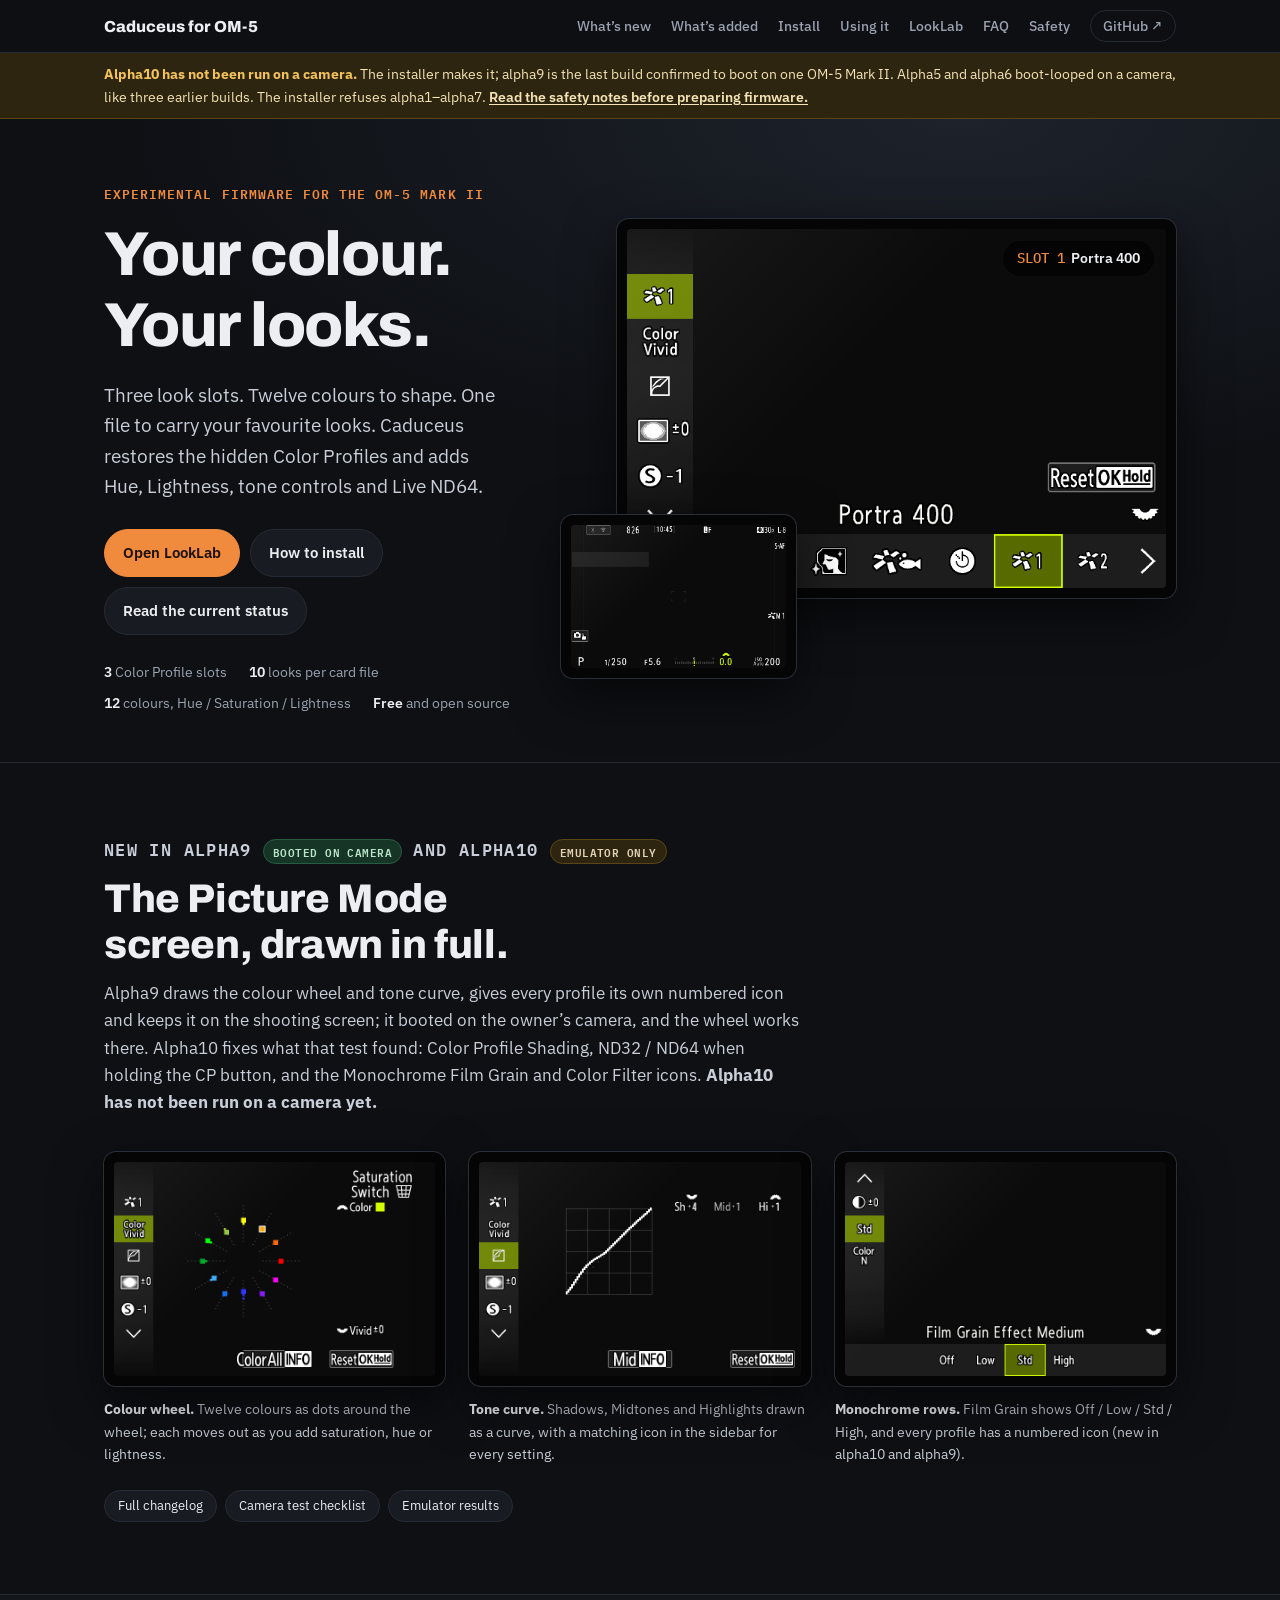
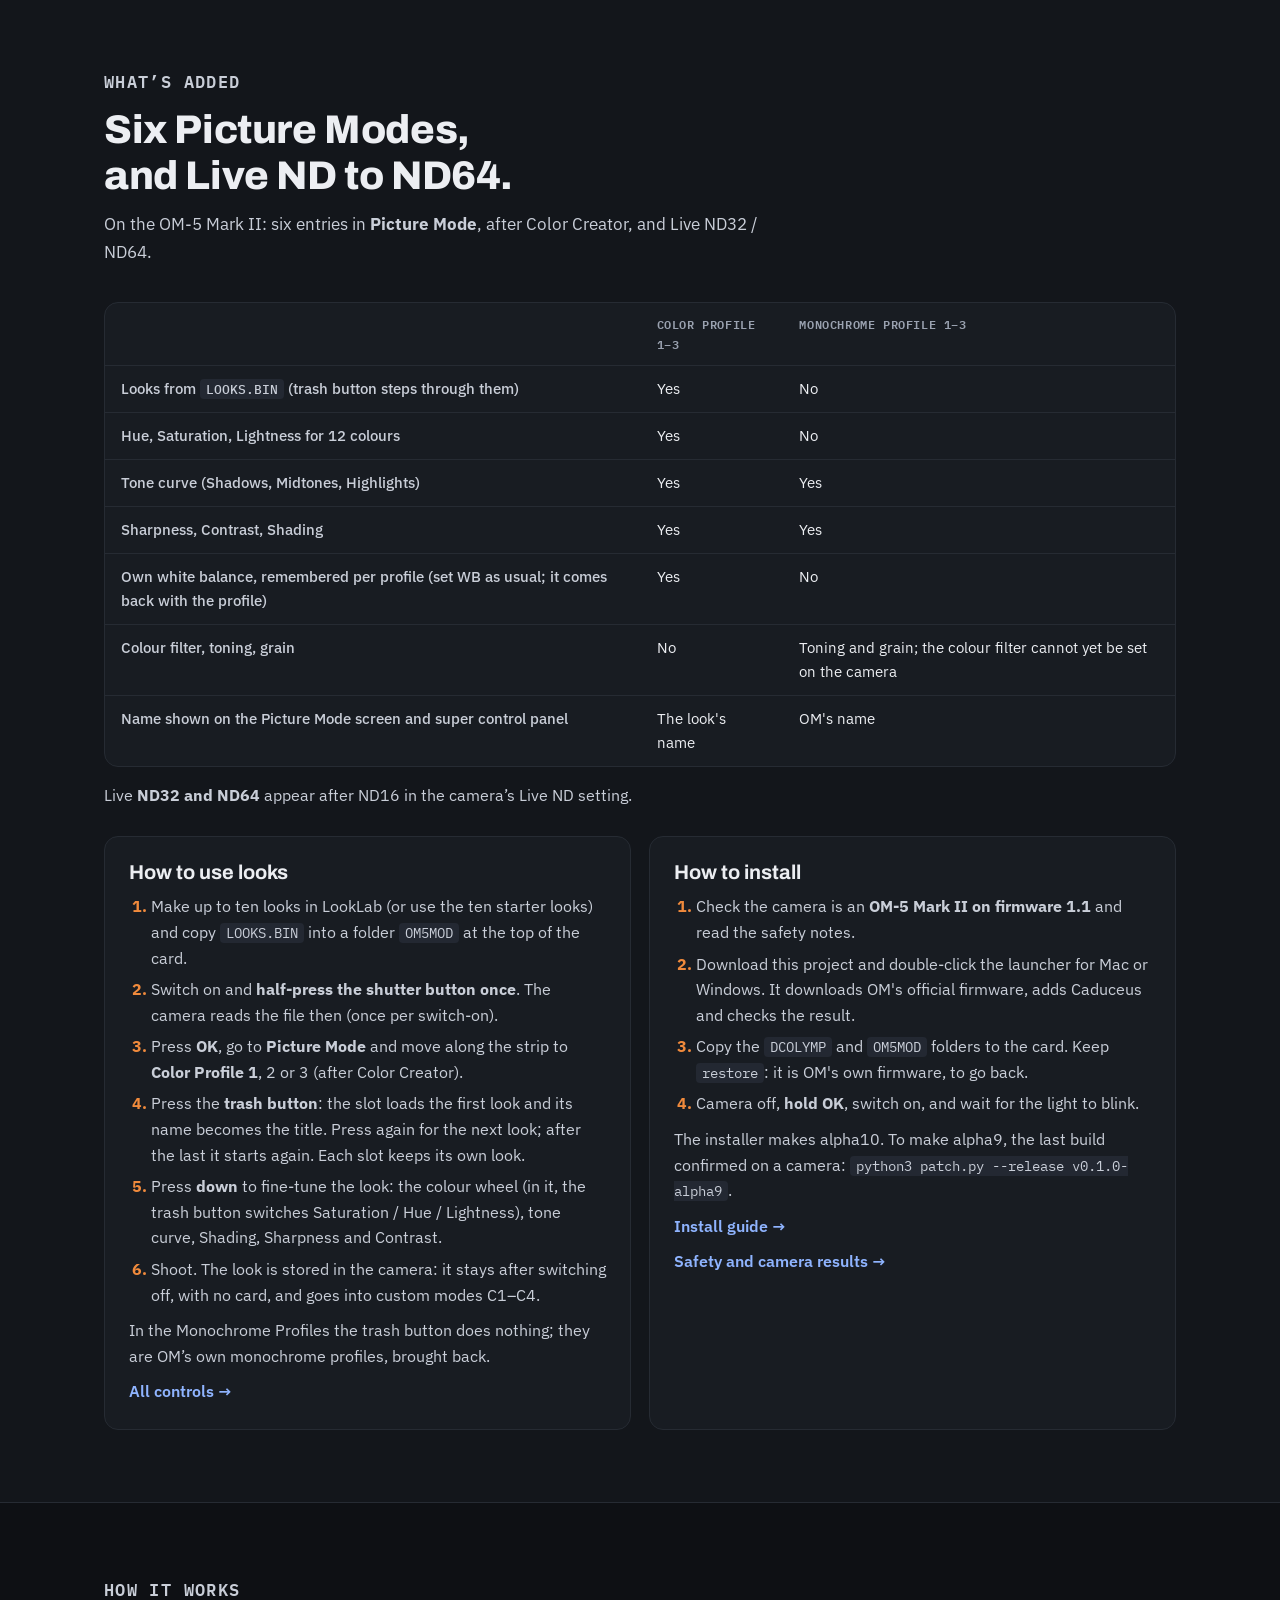
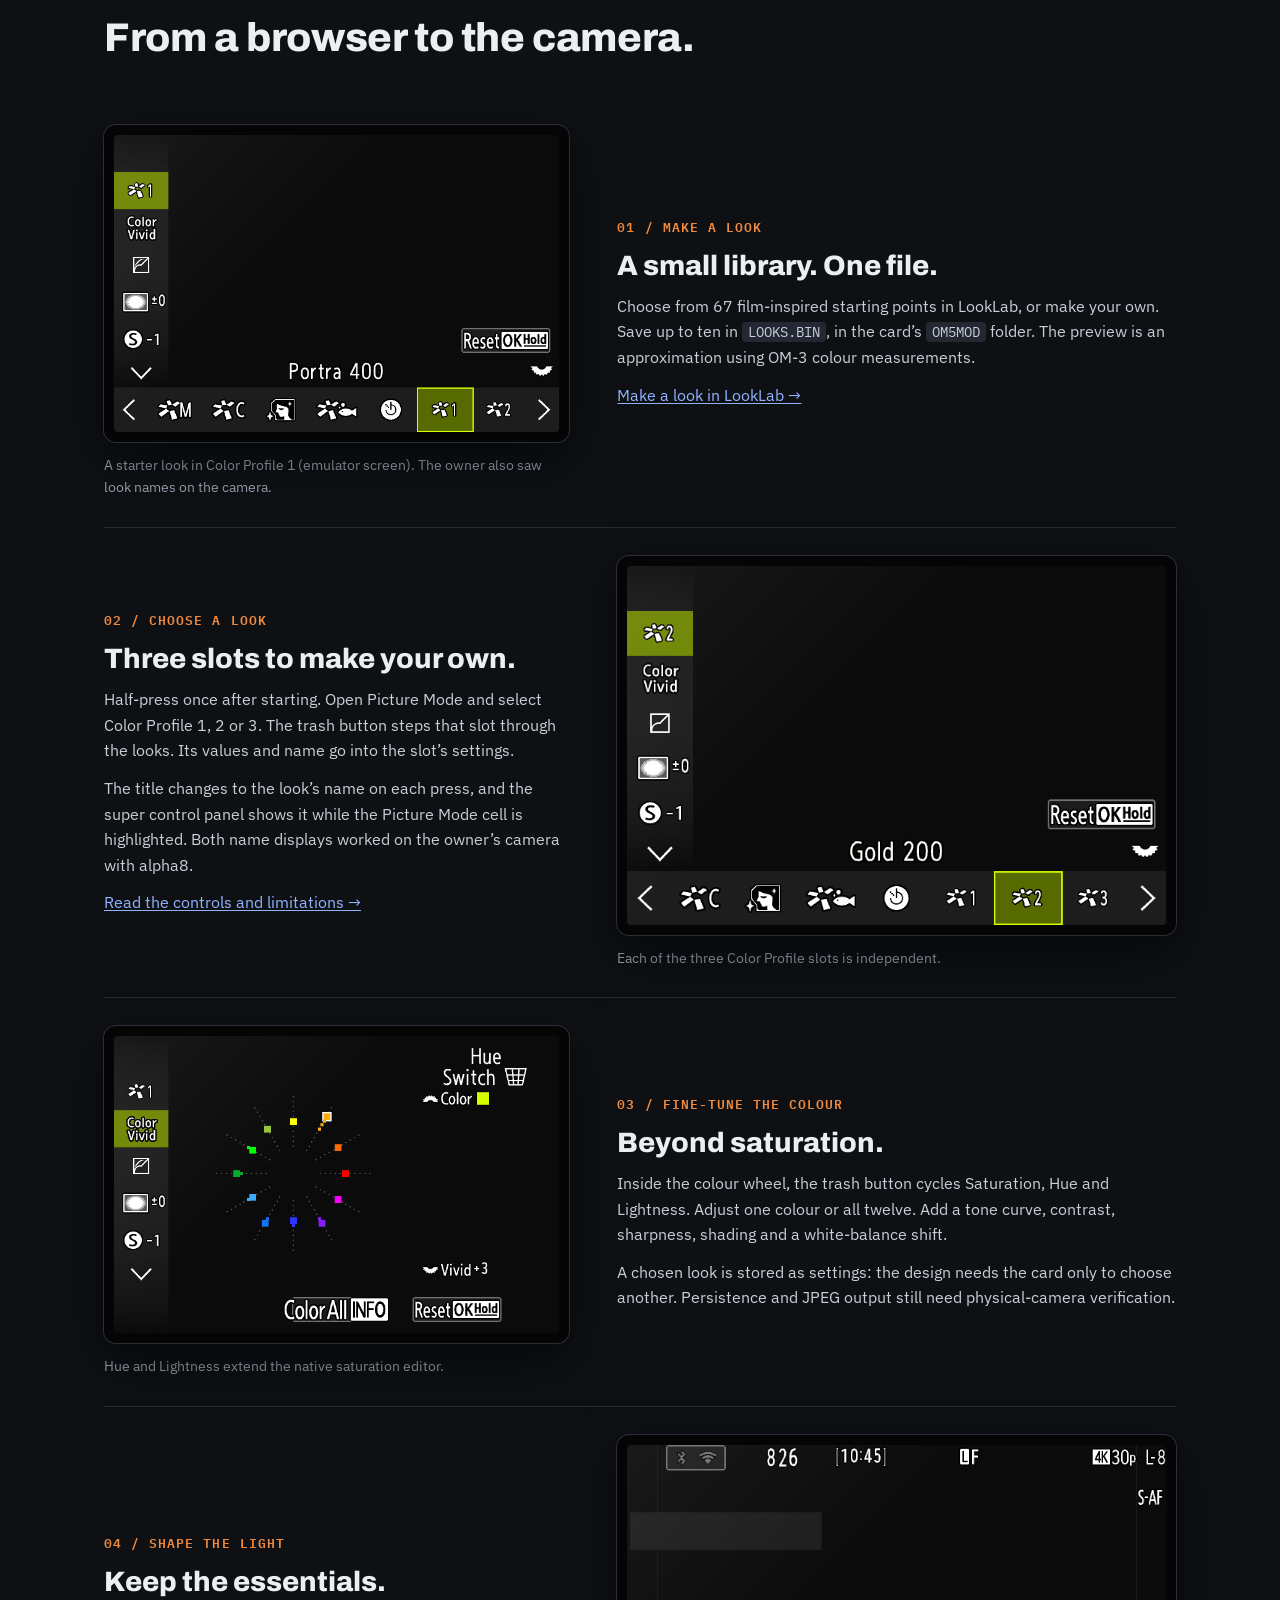
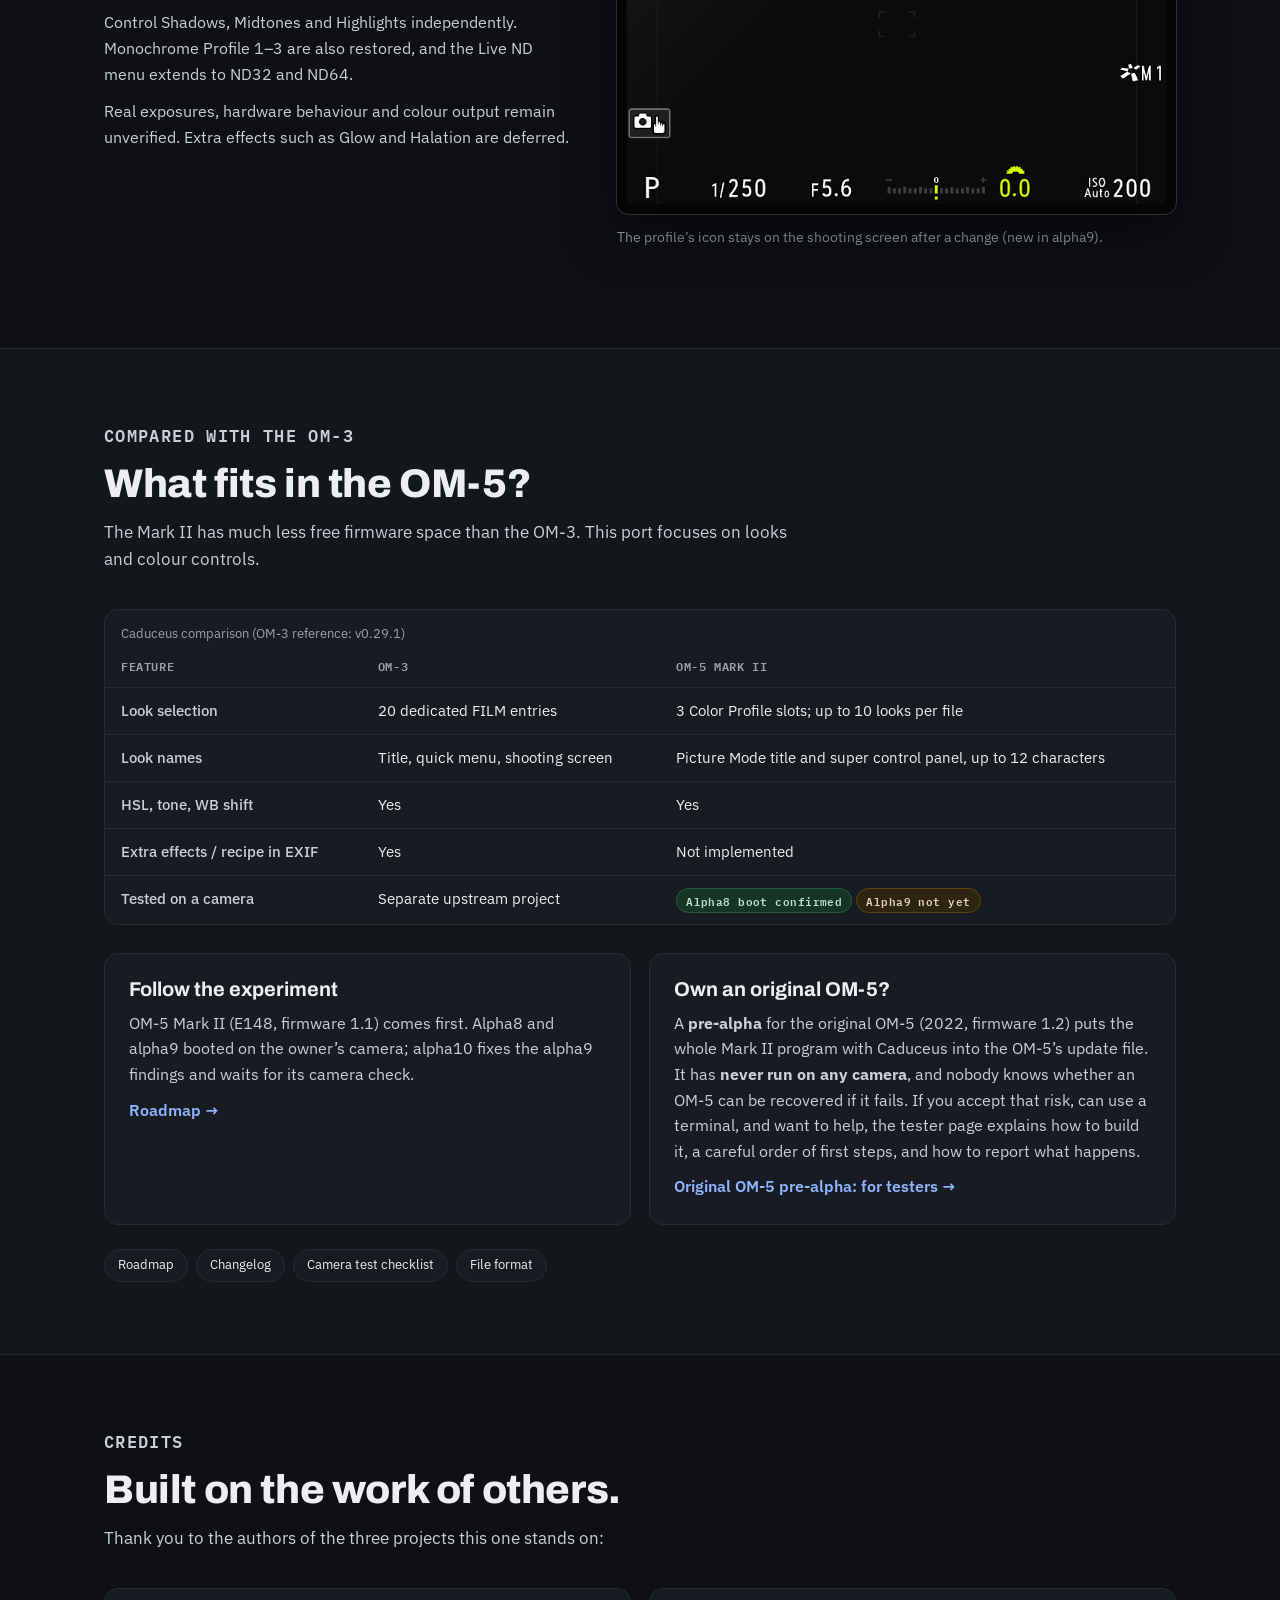
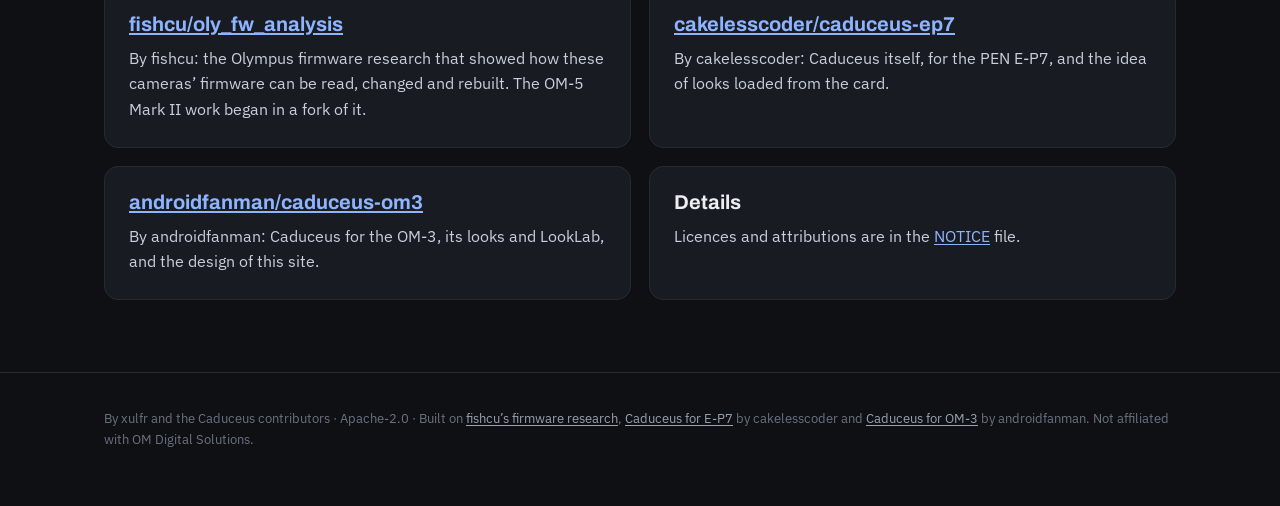
==== index.html @ ce6a56c1 "WIP: alpha10 docs, tour and release test (release files pending the full suite) Docs describe alpha1" ====
<!doctype html>
<html lang="en">
<head>
<meta charset="utf-8"><meta name="viewport" content="width=device-width, initial-scale=1">
<title>Caduceus for OM-5 · Looks, your way</title>
<meta name="description" content="Experimental OM-5 Mark II firmware: three look slots, one LOOKS.BIN, full colour controls and Live ND64. Alpha10 is emulator-tested only; alpha9 boot confirmed on one OM-5 Mark II.">
<link rel="preconnect" href="https://fonts.googleapis.com">
<link href="https://fonts.googleapis.com/css2?family=Archivo:wght@500;700;800&family=IBM+Plex+Sans:wght@400;500;600;700&family=IBM+Plex+Mono:wght@400;500;600&display=swap" rel="stylesheet">
<style>
/* The tour's look follows Caduceus for OM-3 (androidfanman/caduceus-om3, Apache-2.0). */
:root {
  --bg: #0e1014; --bg2: #13161b; --panel: #181c22; --ink: #eceef2; --soft: #c9ced8; --muted: #9aa2b0; --faint: #6b7280;
  --line: #262b33; --accent: #f08a3c; --accent-ink: #1a1006; --info: #8fb4ff; --warn: #f2c25c; --warn-bg: #2e2510;
  --good: #b9e6c9; --good-bg: #173527; --good-line: #275c41;
  --display: "Archivo", "Helvetica Neue", Arial, sans-serif;
  --body: "IBM Plex Sans", "Segoe UI", Roboto, sans-serif;
  --mono: "IBM Plex Mono", ui-monospace, Menlo, monospace;
  --radius: 14px;
  color-scheme: dark;
}
* { box-sizing: border-box; }
html { scroll-behavior: smooth; }
@media (prefers-reduced-motion: reduce) { html { scroll-behavior: auto; } }
body { margin: 0; background: var(--bg); color: var(--ink); font: 16px/1.6 var(--body); -webkit-font-smoothing: antialiased; }
a { color: var(--info); text-underline-offset: 2px; }
img { display: block; max-width: 100%; height: auto; }
:focus-visible { outline: 2px solid var(--accent); outline-offset: 3px; }
h1, h2, h3 { font-family: var(--display); margin: 0; line-height: 1.15; text-wrap: balance; }
p { margin: 0; }
code { font-family: var(--mono); font-size: .88em; background: #232832; padding: 1px 6px; border-radius: 4px; }
.in { max-width: 1120px; margin: 0 auto; padding: 0 24px; }
.skip { position: absolute; left: -999px; }
.skip:focus { left: 12px; top: 12px; z-index: 20; background: var(--panel); padding: 8px 12px; border-radius: 8px; }

.topnav { position: sticky; top: 0; z-index: 10; background: rgba(14,16,20,.82); backdrop-filter: blur(10px); -webkit-backdrop-filter: blur(10px); border-bottom: 1px solid var(--line); }
.topnav .in { display: flex; flex-wrap: wrap; align-items: center; gap: 6px 20px; padding-top: 10px; padding-bottom: 10px; }
.brand { font: 800 16px var(--display); color: var(--ink); text-decoration: none; margin-right: auto; }
.topnav a.tab { color: var(--muted); text-decoration: none; font-size: 14px; font-weight: 500; }
.topnav a.tab:hover, .topnav a.tab[aria-current="page"] { color: var(--ink); }
.topnav a.gh { border: 1px solid var(--line); border-radius: 999px; padding: 4px 12px; }

.banner { background: var(--warn-bg); border-bottom: 1px solid #5a4614; color: #f3e3b5; font-size: 14px; }
.banner .in { padding-top: 10px; padding-bottom: 10px; }
.banner strong { color: var(--warn); }
.banner a { color: inherit; font-weight: 600; }

.btn { display: inline-flex; align-items: center; gap: 8px; padding: 11px 18px; border-radius: 999px; font-weight: 600; font-size: 15px; text-decoration: none; border: 1px solid var(--line); color: var(--ink); background: var(--panel); }
.btn:hover { border-color: var(--muted); }
.btn.primary { background: var(--accent); color: var(--accent-ink); border-color: var(--accent); }
.btn.primary:hover { filter: brightness(1.08); }

.lcd { position: relative; background: #050506; border-radius: 12px; padding: 10px; box-shadow: 0 0 0 1px #2a2f37, 0 18px 50px rgba(0,0,0,.55); }
.lcd::after { content: ""; position: absolute; inset: 10px; border-radius: 4px; pointer-events: none; background: linear-gradient(135deg, rgba(255,255,255,.06), rgba(255,255,255,0) 40%); }
.lcd img { width: 100%; aspect-ratio: 3 / 2; border-radius: 4px; background: #000; }
figure { margin: 0; display: grid; gap: 12px; }
figcaption { font-size: 14px; color: var(--muted); }
figcaption b { color: var(--ink); }

.hero { padding: 64px 0 48px; background: radial-gradient(1200px 500px at 75% 0%, #1d222b 0%, var(--bg) 70%); }
.hero .in { display: grid; grid-template-columns: minmax(0, 5fr) minmax(0, 6fr); gap: 48px; align-items: center; }
.eyebrow { font: 600 13px var(--mono); letter-spacing: .08em; text-transform: uppercase; color: var(--accent); }
.hero h1 { font-size: clamp(38px, 5.2vw, 62px); font-weight: 800; letter-spacing: -0.02em; margin: 14px 0 18px; }
.hero .sub { font-size: 19px; color: var(--soft); max-width: 36ch; }
.hero .ctas { display: flex; flex-wrap: wrap; gap: 10px; margin-top: 28px; }
.hero .facts { display: flex; flex-wrap: wrap; gap: 8px 22px; margin-top: 26px; color: var(--muted); font-size: 14px; }
.hero .facts b { color: var(--ink); font-weight: 600; }
.hero-visual { position: relative; padding-bottom: 80px; }
.hero-small { position: absolute; left: -56px; bottom: 0; width: 42%; }
.hero-tag { position: absolute; right: 22px; top: 22px; z-index: 1; background: rgba(0,0,0,.62); border-radius: 999px; padding: 6px 14px; font-size: 14px; font-weight: 600; }
.hero-tag span { color: var(--accent); font-family: var(--mono); font-weight: 500; margin-right: 6px; }

section { padding: 72px 0; border-top: 1px solid var(--line); scroll-margin-top: 56px; }
section:nth-of-type(even) { background: var(--bg2); }
.head { display: grid; gap: 12px; max-width: 70ch; margin-bottom: 36px; }
.head h2 { font-size: clamp(28px, 3.4vw, 40px); font-weight: 800; letter-spacing: -0.01em; }
.head p { color: var(--soft); font-size: 17px; }
.status { display: inline-block; font: 600 11px var(--mono); letter-spacing: .04em; border-radius: 999px; padding: 2px 9px; white-space: nowrap; vertical-align: middle; }
.status.emu { color: #e3d3b8; background: var(--warn-bg); border: 1px solid #5a4614; }
.status.cam { color: var(--good); background: var(--good-bg); border: 1px solid var(--good-line); }

.grid3 { display: grid; grid-template-columns: repeat(3, minmax(0, 1fr)); gap: 24px; }
.grid3 figcaption { color: var(--soft); }
.cards { display: grid; grid-template-columns: repeat(2, minmax(0, 1fr)); gap: 18px; margin-top: 28px; }
.card { background: var(--panel); border: 1px solid var(--line); border-radius: var(--radius); padding: 24px; display: grid; gap: 10px; align-content: start; }
.card h3 { font-size: 20px; font-weight: 700; }
.card p, .card li { color: var(--soft); }
.card a.more { font-weight: 600; text-decoration: none; }
ol, ul { margin: 0; padding-left: 22px; display: grid; gap: 6px; }
ol > li::marker { color: var(--accent); font-weight: 700; }

.feature { display: grid; grid-template-columns: minmax(0, 5fr) minmax(0, 6fr); gap: 48px; align-items: center; padding: 28px 0; }
.feature + .feature { border-top: 1px solid var(--line); }
.feature:nth-child(even) > div { order: 2; }
.feature > div { display: grid; gap: 12px; }
.feature .k { font: 600 13px var(--mono); letter-spacing: .08em; text-transform: uppercase; color: var(--accent); }
.feature h3 { font-size: 28px; font-weight: 800; }
.feature p { color: var(--soft); }

.tablewrap { overflow-x: auto; background: var(--panel); border: 1px solid var(--line); border-radius: var(--radius); }
table { width: 100%; border-collapse: collapse; font-size: 15px; }
caption { text-align: left; padding: 14px 16px 0; color: var(--muted); font-size: 13px; }
th, td { text-align: left; vertical-align: top; padding: 11px 16px; border-top: 1px solid var(--line); }
thead th { border-top: 0; font: 600 12px var(--mono); text-transform: uppercase; letter-spacing: .05em; color: var(--muted); }
tbody th { font-weight: 500; color: var(--soft); }
.after { margin-top: 16px; color: var(--soft); }
.links { display: flex; flex-wrap: wrap; gap: 8px; margin-top: 24px; }
.links a { font-size: 13px; text-decoration: none; color: var(--ink); background: var(--panel); border: 1px solid var(--line); border-radius: 999px; padding: 5px 13px; }
.links a:hover { border-color: var(--muted); }

footer { border-top: 1px solid var(--line); padding: 36px 0 56px; color: var(--faint); font-size: 13px; }
footer a { color: var(--muted); }

@media (max-width: 980px) {
  .hero .in, .feature { grid-template-columns: 1fr; gap: 32px; }
  .feature:nth-child(even) > div { order: 0; }
  .hero-small { left: auto; right: 0; }
  .grid3 { grid-template-columns: 1fr; }
}
@media (max-width: 680px) {
  .cards { grid-template-columns: 1fr; }
  .hero-small { position: static; width: 100%; margin-top: 18px; }
  .hero-visual { padding-bottom: 0; }
}
</style>
</head><body>
<a class="skip" href="#content">Skip to content</a>
<nav class="topnav" aria-label="Main"><div class="in">
  <a class="brand" href="./">Caduceus for OM-5</a>
  <a class="tab" href="#new">What’s new</a>
  <a class="tab" href="#at-a-glance">What’s added</a>
  <a class="tab" href="pages/install/">Install</a>
  <a class="tab" href="pages/using/">Using it</a>
  <a class="tab" href="looklab/">LookLab</a>
  <a class="tab" href="pages/faq/">FAQ</a>
  <a class="tab" href="pages/safety/">Safety</a>
  <a class="tab gh" href="https://github.com/xulfr/caduceus-om5">GitHub ↗</a>
</div></nav>
<div class="banner"><div class="in"><strong>Alpha10 has not been run on a camera.</strong> The installer makes it; alpha9 is the last build confirmed to boot on one OM-5 Mark II. Alpha5 and alpha6 boot-looped on a camera, like three earlier builds. The installer refuses alpha1–alpha7. <a href="pages/safety/">Read the safety notes before preparing firmware.</a></div></div>
<main id="content">

<div class="hero"><div class="in">
  <div>
    <p class="eyebrow">Experimental firmware for the OM-5 Mark II</p>
    <h1>Your colour.<br>Your looks.</h1>
    <p class="sub">Three look slots. Twelve colours to shape. One file to carry your favourite looks. Caduceus restores the hidden Color Profiles and adds Hue, Lightness, tone controls and Live ND64.</p>
    <div class="ctas"><a class="btn primary" href="looklab/">Open LookLab</a><a class="btn" href="pages/install/">How to install</a><a class="btn" href="pages/safety/">Read the current status</a></div>
    <div class="facts"><span><b>3</b> Color Profile slots</span><span><b>10</b> looks per card file</span><span><b>12</b> colours, Hue / Saturation / Lightness</span><span><b>Free</b> and open source</span></div>
  </div>
  <div class="hero-visual">
    <div class="lcd"><span class="hero-tag"><span>SLOT 1</span>Portra 400</span><img src="pages/showcase/img/film-title.png" width="720" height="480" alt="Emulator Picture Mode screen: Color Profile 1 with the look name Portra 400 as the title"></div>
    <div class="lcd hero-small"><img src="pages/showcase/img/shooting-icon.png" width="720" height="480" alt="Emulator shooting screen showing the Monochrome Profile 1 icon"></div>
  </div>
</div></div>

<section id="new"><div class="in">
  <div class="head">
    <p class="eyebrow">New in alpha9 <span class="status cam">Booted on camera</span> and alpha10 <span class="status emu">Emulator only</span></p>
    <h2>The Picture Mode screen, drawn in full.</h2>
    <p>Alpha9 draws the colour wheel and tone curve, gives every profile its own numbered icon and keeps it on the shooting screen; it booted on the owner’s camera, and the wheel works there. Alpha10 fixes what that test found: Color Profile Shading, ND32 / ND64 when holding the CP button, and the Monochrome Film Grain and Color Filter icons. <strong>Alpha10 has not been run on a camera yet.</strong></p>
  </div>
  <div class="grid3">
    <figure><div class="lcd"><img loading="lazy" src="pages/showcase/img/wheel-sat.png" width="720" height="480" alt="Emulator colour wheel in Saturation mode with twelve coloured dots"></div><figcaption><b>Colour wheel.</b> Twelve colours as dots around the wheel; each moves out as you add saturation, hue or lightness.</figcaption></figure>
    <figure><div class="lcd"><img loading="lazy" src="pages/showcase/img/tone.png" width="720" height="480" alt="Emulator tone curve page with Shadows +4 and Highlights +1"></div><figcaption><b>Tone curve.</b> Shadows, Midtones and Highlights drawn as a curve, with a matching icon in the sidebar for every setting.</figcaption></figure>
    <figure><div class="lcd"><img loading="lazy" src="pages/showcase/img/grain.png" width="720" height="480" alt="Emulator Monochrome Profile 1 Film Grain strip with Off, Low, Std and High, Std selected"></div><figcaption><b>Monochrome rows.</b> Film Grain shows Off / Low / Std / High, and every profile has a numbered icon (new in alpha10 and alpha9).</figcaption></figure>
  </div>
  <div class="links"><a href="pages/changelog/">Full changelog</a><a href="pages/first-flash/">Camera test checklist</a><a href="https://github.com/xulfr/caduceus-om5/blob/main/tests/alpha10-results.json">Emulator results</a></div>
</div></section>

<section id="at-a-glance"><div class="in">
  <div class="head">
    <p class="eyebrow">What’s added</p>
    <h2>Six Picture Modes, and Live ND to ND64.</h2>
    <p>On the OM-5 Mark II: six entries in <strong>Picture Mode</strong>, after Color Creator, and Live ND32 / ND64.</p>
  </div>
  <div class="tablewrap"><table><thead><tr><th scope="col"></th><th scope="col">Color Profile 1–3</th><th scope="col">Monochrome Profile 1–3</th></tr></thead><tbody>
    <tr><th scope="row">Looks from <code>LOOKS.BIN</code> (trash button steps through them)</th><td>Yes</td><td>No</td></tr>
    <tr><th scope="row">Hue, Saturation, Lightness for 12 colours</th><td>Yes</td><td>No</td></tr>
    <tr><th scope="row">Tone curve (Shadows, Midtones, Highlights)</th><td>Yes</td><td>Yes</td></tr>
    <tr><th scope="row">Sharpness, Contrast, Shading</th><td>Yes</td><td>Yes</td></tr>
    <tr><th scope="row">Own white balance, remembered per profile (set WB as usual; it comes back with the profile)</th><td>Yes</td><td>No</td></tr>
    <tr><th scope="row">Colour filter, toning, grain</th><td>No</td><td>Toning and grain; the colour filter cannot yet be set on the camera</td></tr>
    <tr><th scope="row">Name shown on the Picture Mode screen and super control panel</th><td>The look's name</td><td>OM's name</td></tr>
  </tbody></table></div>
  <p class="after">Live <strong>ND32 and ND64</strong> appear after ND16 in the camera’s Live ND setting.</p>
  <div class="cards">
    <div class="card"><h3>How to use looks</h3><ol>
      <li>Make up to ten looks in LookLab (or use the ten starter looks) and copy <code>LOOKS.BIN</code> into a folder <code>OM5MOD</code> at the top of the card.</li>
      <li>Switch on and <strong>half-press the shutter button once</strong>. The camera reads the file then (once per switch-on).</li>
      <li>Press <strong>OK</strong>, go to <strong>Picture Mode</strong> and move along the strip to <strong>Color Profile 1</strong>, 2 or 3 (after Color Creator).</li>
      <li>Press the <strong>trash button</strong>: the slot loads the first look and its name becomes the title. Press again for the next look; after the last it starts again. Each slot keeps its own look.</li>
      <li>Press <strong>down</strong> to fine-tune the look: the colour wheel (in it, the trash button switches Saturation / Hue / Lightness), tone curve, Shading, Sharpness and Contrast.</li>
      <li>Shoot. The look is stored in the camera: it stays after switching off, with no card, and goes into custom modes C1–C4.</li>
    </ol><p>In the Monochrome Profiles the trash button does nothing; they are OM’s own monochrome profiles, brought back.</p><a class="more" href="pages/using/">All controls →</a></div>
    <div class="card"><h3>How to install</h3><ol>
      <li>Check the camera is an <strong>OM-5 Mark II on firmware 1.1</strong> and read the safety notes.</li>
      <li>Download this project and double-click the launcher for Mac or Windows. It downloads OM's official firmware, adds Caduceus and checks the result.</li>
      <li>Copy the <code>DCOLYMP</code> and <code>OM5MOD</code> folders to the card. Keep <code>restore</code>: it is OM's own firmware, to go back.</li>
      <li>Camera off, <strong>hold OK</strong>, switch on, and wait for the light to blink.</li>
    </ol><p>The installer makes alpha10. To make alpha9, the last build confirmed on a camera: <code>python3 patch.py --release v0.1.0-alpha9</code>.</p><a class="more" href="pages/install/">Install guide →</a><a class="more" href="pages/safety/">Safety and camera results →</a></div>
  </div>
</div></section>

<section aria-label="How looks work"><div class="in">
  <div class="head"><p class="eyebrow">How it works</p><h2>From a browser to the camera.</h2></div>
  <div class="feature"><div><p class="k">01 / Make a look</p><h3>A small library. One file.</h3><p>Choose from 67 film-inspired starting points in LookLab, or make your own. Save up to ten in <code>LOOKS.BIN</code>, in the card’s <code>OM5MOD</code> folder. The preview is an approximation using OM-3 colour measurements.</p><p><a href="looklab/">Make a look in LookLab →</a></p></div>
    <figure><div class="lcd"><img loading="lazy" src="pages/showcase/img/film-title.png" width="720" height="480" alt="Emulator Picture Mode screen with the starter look Portra 400 in Color Profile 1"></div><figcaption>A starter look in Color Profile 1 (emulator screen). The owner also saw look names on the camera.</figcaption></figure></div>
  <div class="feature"><div><p class="k">02 / Choose a look</p><h3>Three slots to make your own.</h3><p>Half-press once after starting. Open Picture Mode and select Color Profile 1, 2 or 3. The trash button steps that slot through the looks. Its values and name go into the slot’s settings.</p><p>The title changes to the look’s name on each press, and the super control panel shows it while the Picture Mode cell is highlighted. Both name displays worked on the owner’s camera with alpha8.</p><p><a href="pages/using/">Read the controls and limitations →</a></p></div>
    <figure><div class="lcd"><img loading="lazy" src="pages/showcase/img/film-slot2.png" width="720" height="480" alt="Emulator showing Color Profile 2 holding the look Gold 200"></div><figcaption>Each of the three Color Profile slots is independent.</figcaption></figure></div>
  <div class="feature"><div><p class="k">03 / Fine-tune the colour</p><h3>Beyond saturation.</h3><p>Inside the colour wheel, the trash button cycles Saturation, Hue and Lightness. Adjust one colour or all twelve. Add a tone curve, contrast, sharpness, shading and a white-balance shift.</p><p>A chosen look is stored as settings: the design needs the card only to choose another. Persistence and JPEG output still need physical-camera verification.</p></div>
    <figure><div class="lcd"><img loading="lazy" src="pages/showcase/img/wheel-hue.png" width="720" height="480" alt="Emulator colour wheel in Hue mode with Vivid +3"></div><figcaption>Hue and Lightness extend the native saturation editor.</figcaption></figure></div>
  <div class="feature"><div><p class="k">04 / Shape the light</p><h3>Keep the essentials.</h3><p>Control Shadows, Midtones and Highlights independently. Monochrome Profile 1–3 are also restored, and the Live ND menu extends to ND32 and ND64.</p><p>Real exposures, hardware behaviour and colour output remain unverified. Extra effects such as Glow and Halation are deferred.</p></div>
    <figure><div class="lcd"><img loading="lazy" src="pages/showcase/img/shooting-icon.png" width="720" height="480" alt="Emulator shooting screen with the Monochrome Profile 1 icon kept after a change"></div><figcaption>The profile’s icon stays on the shooting screen after a change (new in alpha9).</figcaption></figure></div>
</div></section>

<section><div class="in">
  <div class="head"><p class="eyebrow">Compared with the OM-3</p><h2>What fits in the OM-5?</h2><p>The Mark II has much less free firmware space than the OM-3. This port focuses on looks and colour controls.</p></div>
  <div class="tablewrap"><table><caption>Caduceus comparison (OM-3 reference: v0.29.1)</caption><thead><tr><th scope="col">Feature</th><th scope="col">OM-3</th><th scope="col">OM-5 Mark II</th></tr></thead><tbody>
    <tr><th scope="row">Look selection</th><td>20 dedicated FILM entries</td><td>3 Color Profile slots; up to 10 looks per file</td></tr>
    <tr><th scope="row">Look names</th><td>Title, quick menu, shooting screen</td><td>Picture Mode title and super control panel, up to 12 characters</td></tr>
    <tr><th scope="row">HSL, tone, WB shift</th><td>Yes</td><td>Yes</td></tr>
    <tr><th scope="row">Extra effects / recipe in EXIF</th><td>Yes</td><td>Not implemented</td></tr>
    <tr><th scope="row">Tested on a camera</th><td>Separate upstream project</td><td><span class="status cam">Alpha8 boot confirmed</span> <span class="status emu">Alpha9 not yet</span></td></tr>
  </tbody></table></div>
  <div class="cards">
    <div class="card"><h3>Follow the experiment</h3><p>OM-5 Mark II (E148, firmware 1.1) comes first. Alpha8 and alpha9 booted on the owner’s camera; alpha10 fixes the alpha9 findings and waits for its camera check.</p><a class="more" href="pages/roadmap/">Roadmap →</a></div>
    <div class="card"><h3>Own an original OM-5?</h3><p>A <strong>pre-alpha</strong> for the original OM-5 (2022, firmware 1.2) puts the whole Mark II program with Caduceus into the OM-5’s update file. It has <strong>never run on any camera</strong>, and nobody knows whether an OM-5 can be recovered if it fails. If you accept that risk, can use a terminal, and want to help, the tester page explains how to build it, a careful order of first steps, and how to report what happens.</p><a class="more" href="pages/om5-prealpha/">Original OM-5 pre-alpha: for testers →</a></div>
  </div>
  <div class="links"><a href="pages/roadmap/">Roadmap</a><a href="pages/changelog/">Changelog</a><a href="pages/first-flash/">Camera test checklist</a><a href="pages/formats/">File format</a></div>
</div></section>

<section id="credits"><div class="in">
  <div class="head"><p class="eyebrow">Credits</p><h2>Built on the work of others.</h2><p>Thank you to the authors of the three projects this one stands on:</p></div>
  <div class="cards">
    <div class="card"><h3><a href="https://github.com/fishcu/oly_fw_analysis">fishcu/oly_fw_analysis</a></h3><p>By fishcu: the Olympus firmware research that showed how these cameras’ firmware can be read, changed and rebuilt. The OM-5 Mark II work began in a fork of it.</p></div>
    <div class="card"><h3><a href="https://github.com/cakelesscoder/caduceus-ep7">cakelesscoder/caduceus-ep7</a></h3><p>By cakelesscoder: Caduceus itself, for the PEN E-P7, and the idea of looks loaded from the card.</p></div>
    <div class="card"><h3><a href="https://github.com/androidfanman/caduceus-om3">androidfanman/caduceus-om3</a></h3><p>By androidfanman: Caduceus for the OM-3, its looks and LookLab, and the design of this site.</p></div>
    <div class="card"><h3>Details</h3><p>Licences and attributions are in the <a href="https://github.com/xulfr/caduceus-om5/blob/main/NOTICE">NOTICE</a> file.</p></div>
  </div>
</div></section>
</main>
<footer><div class="in">By xulfr and the Caduceus contributors · Apache-2.0 · Built on <a href="https://github.com/fishcu/oly_fw_analysis">fishcu’s firmware research</a>, <a href="https://github.com/cakelesscoder/caduceus-ep7">Caduceus for E-P7</a> by cakelesscoder and <a href="https://github.com/androidfanman/caduceus-om3">Caduceus for OM-3</a> by androidfanman. Not affiliated with OM Digital Solutions.</div></footer>
</body></html>
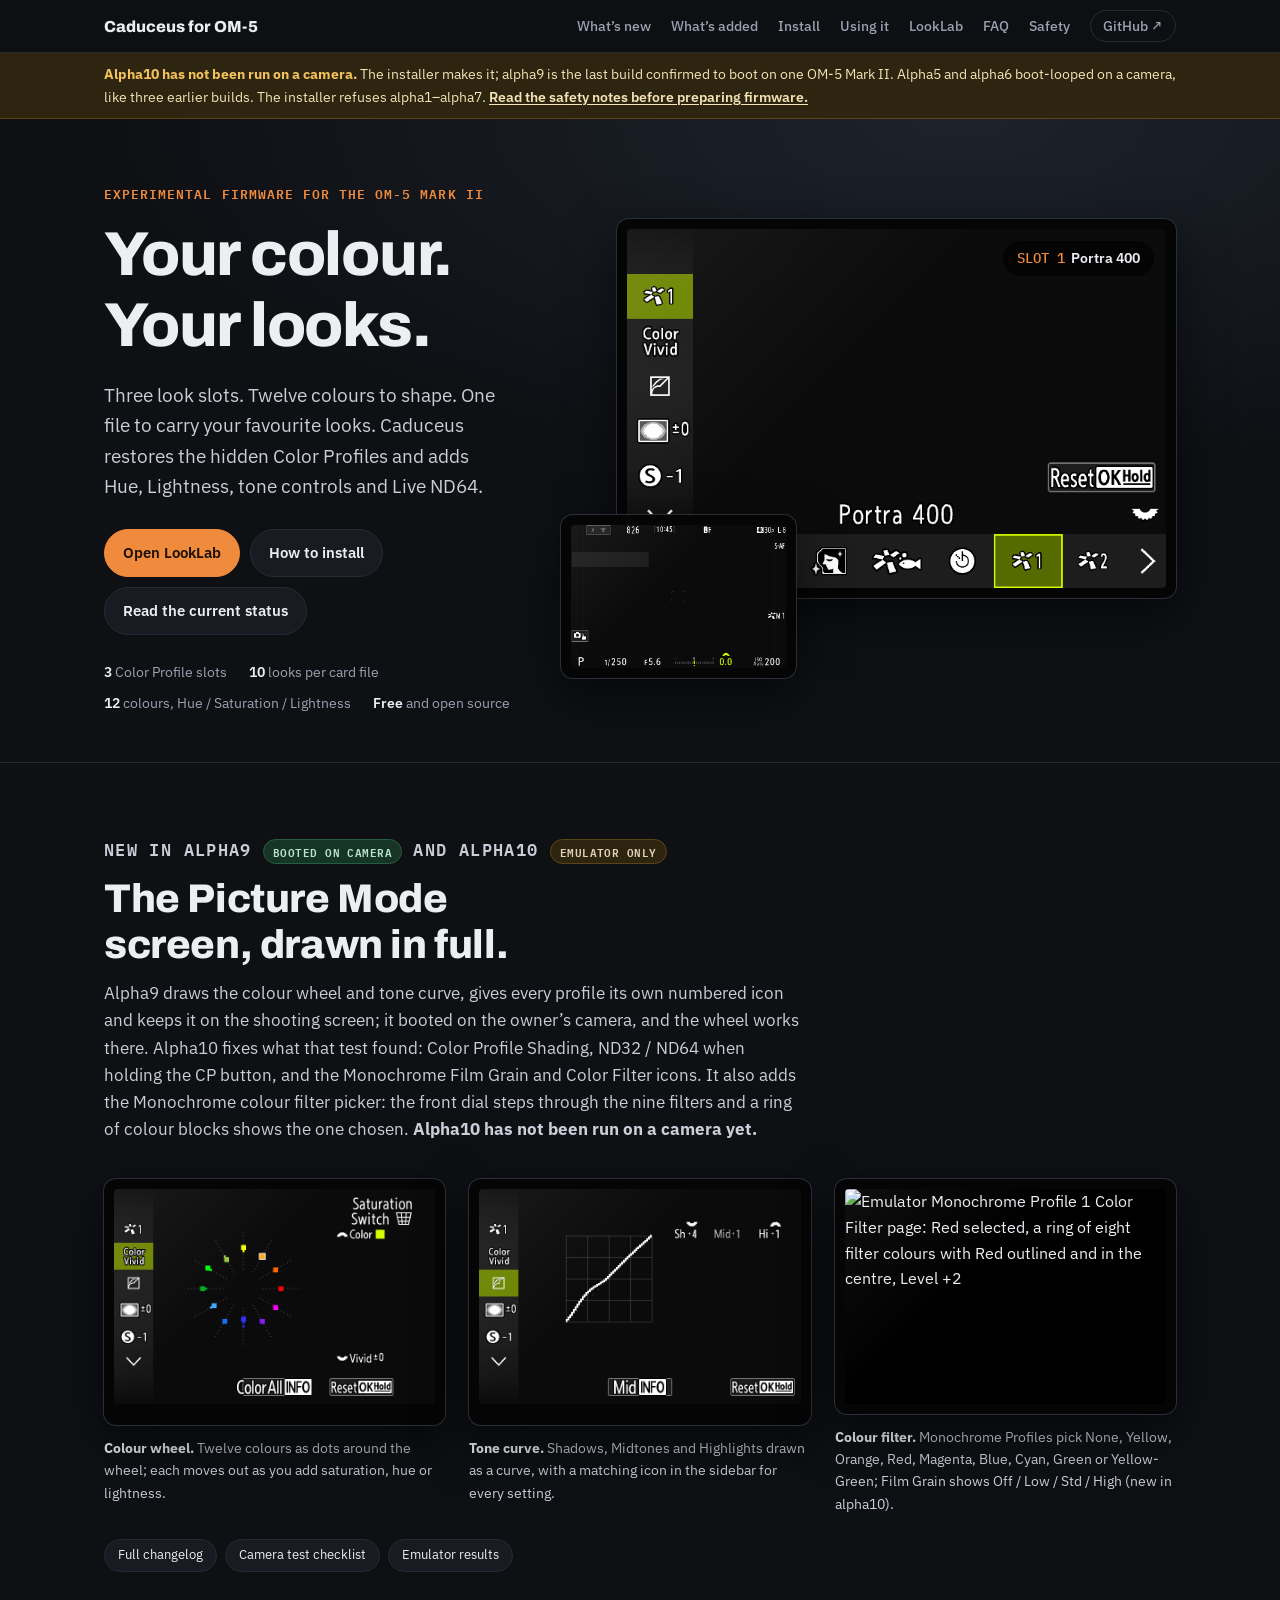
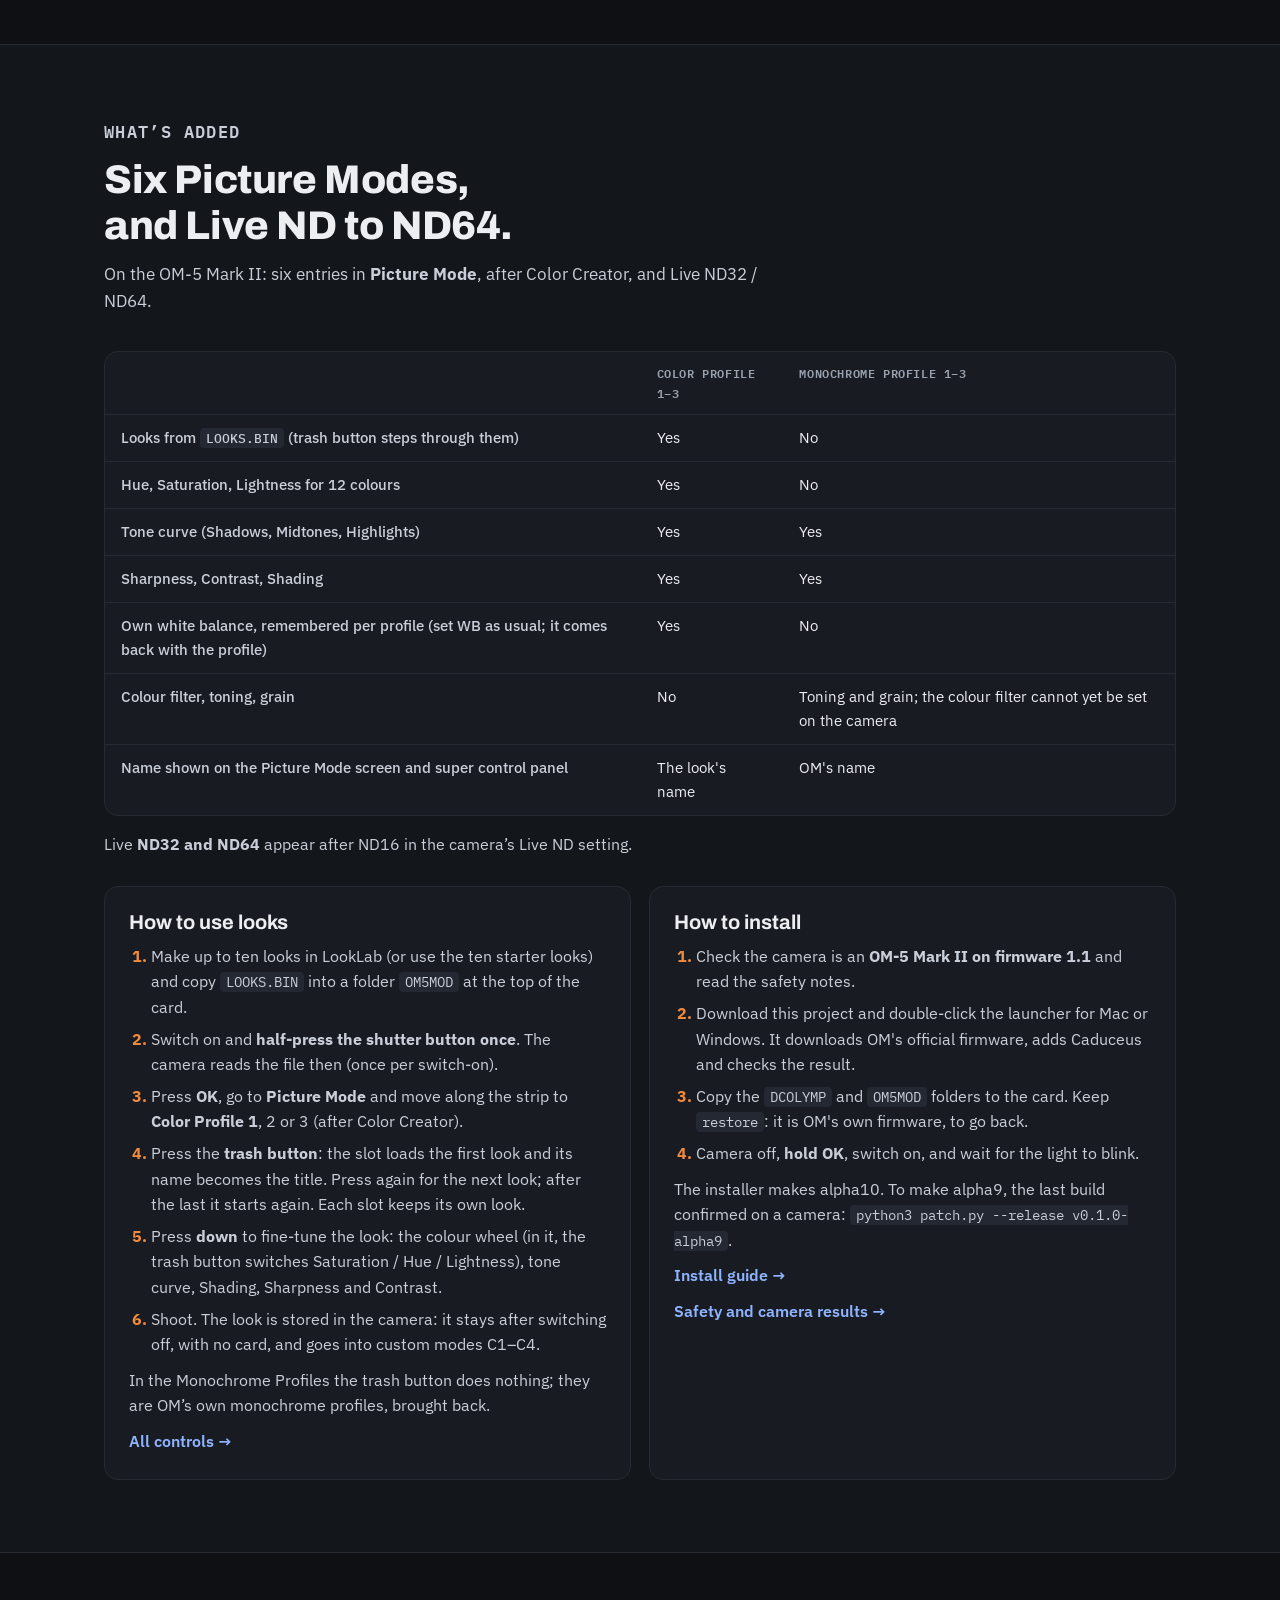
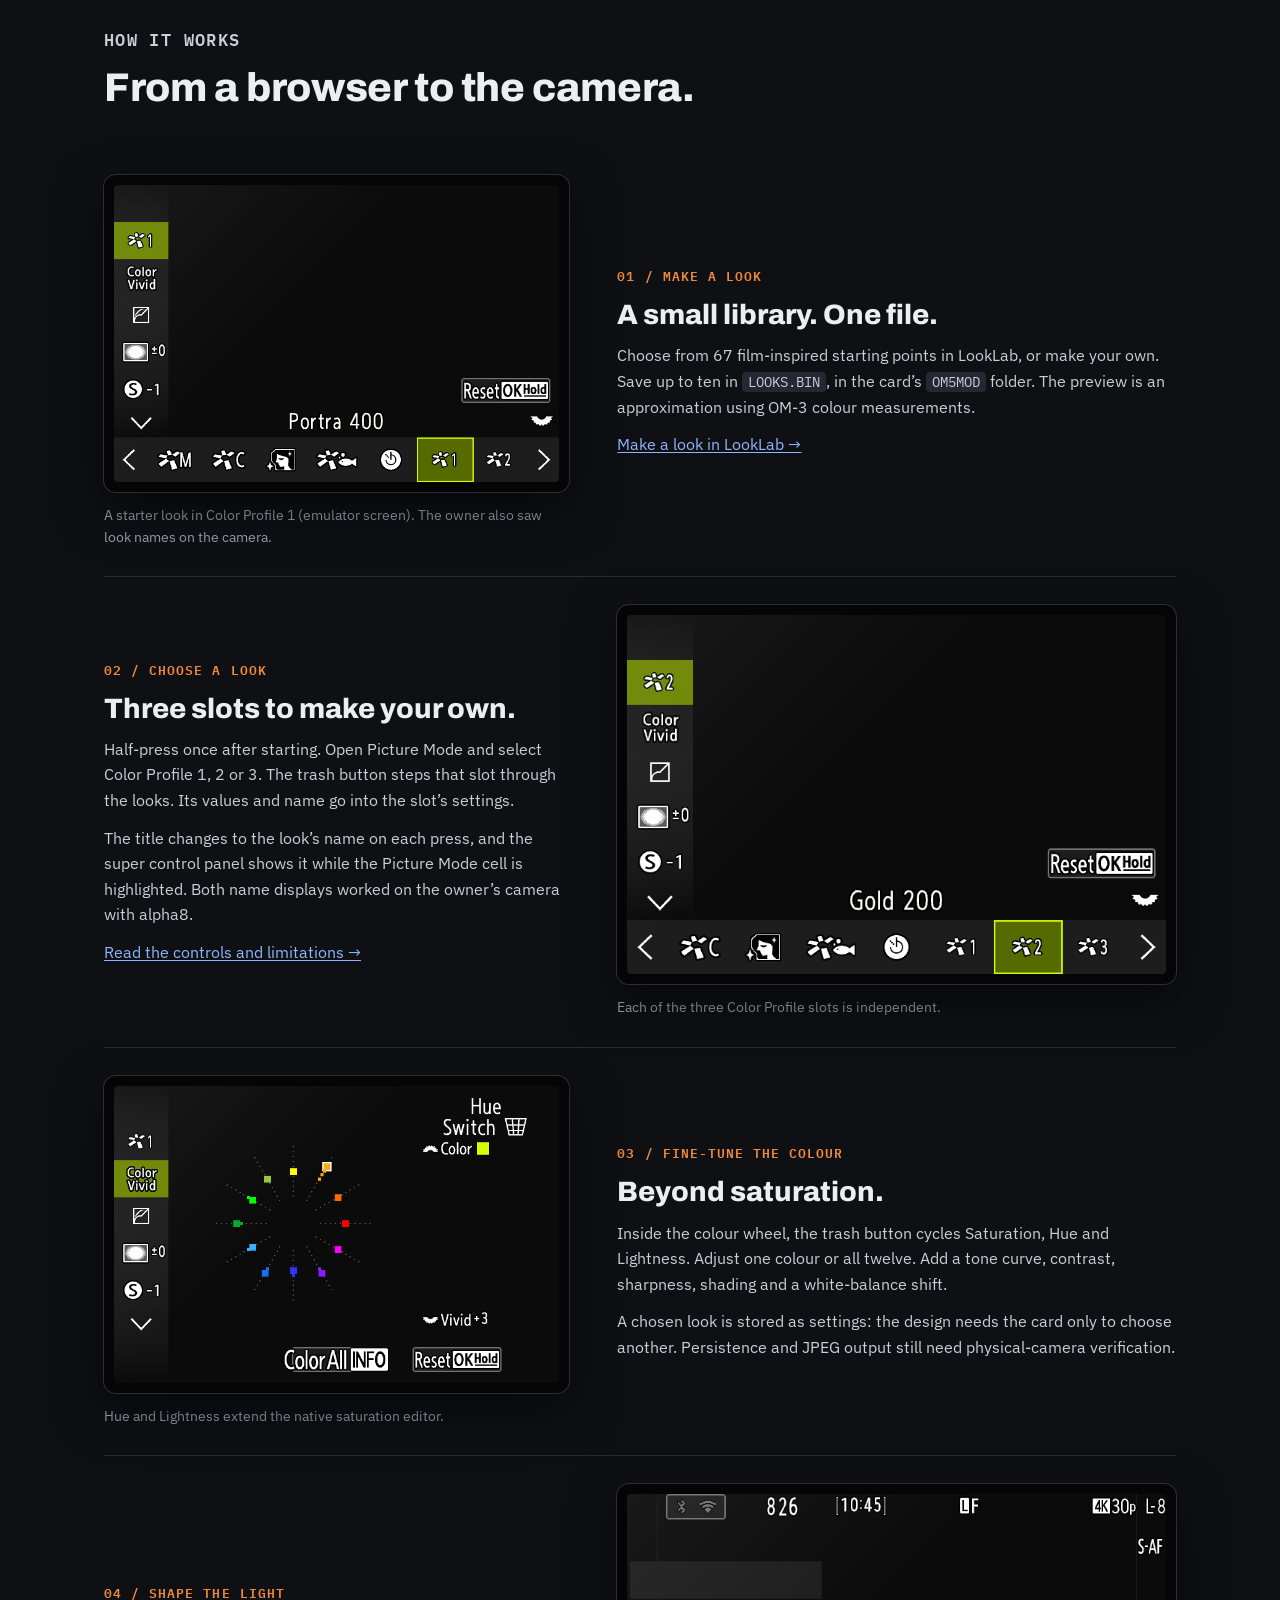
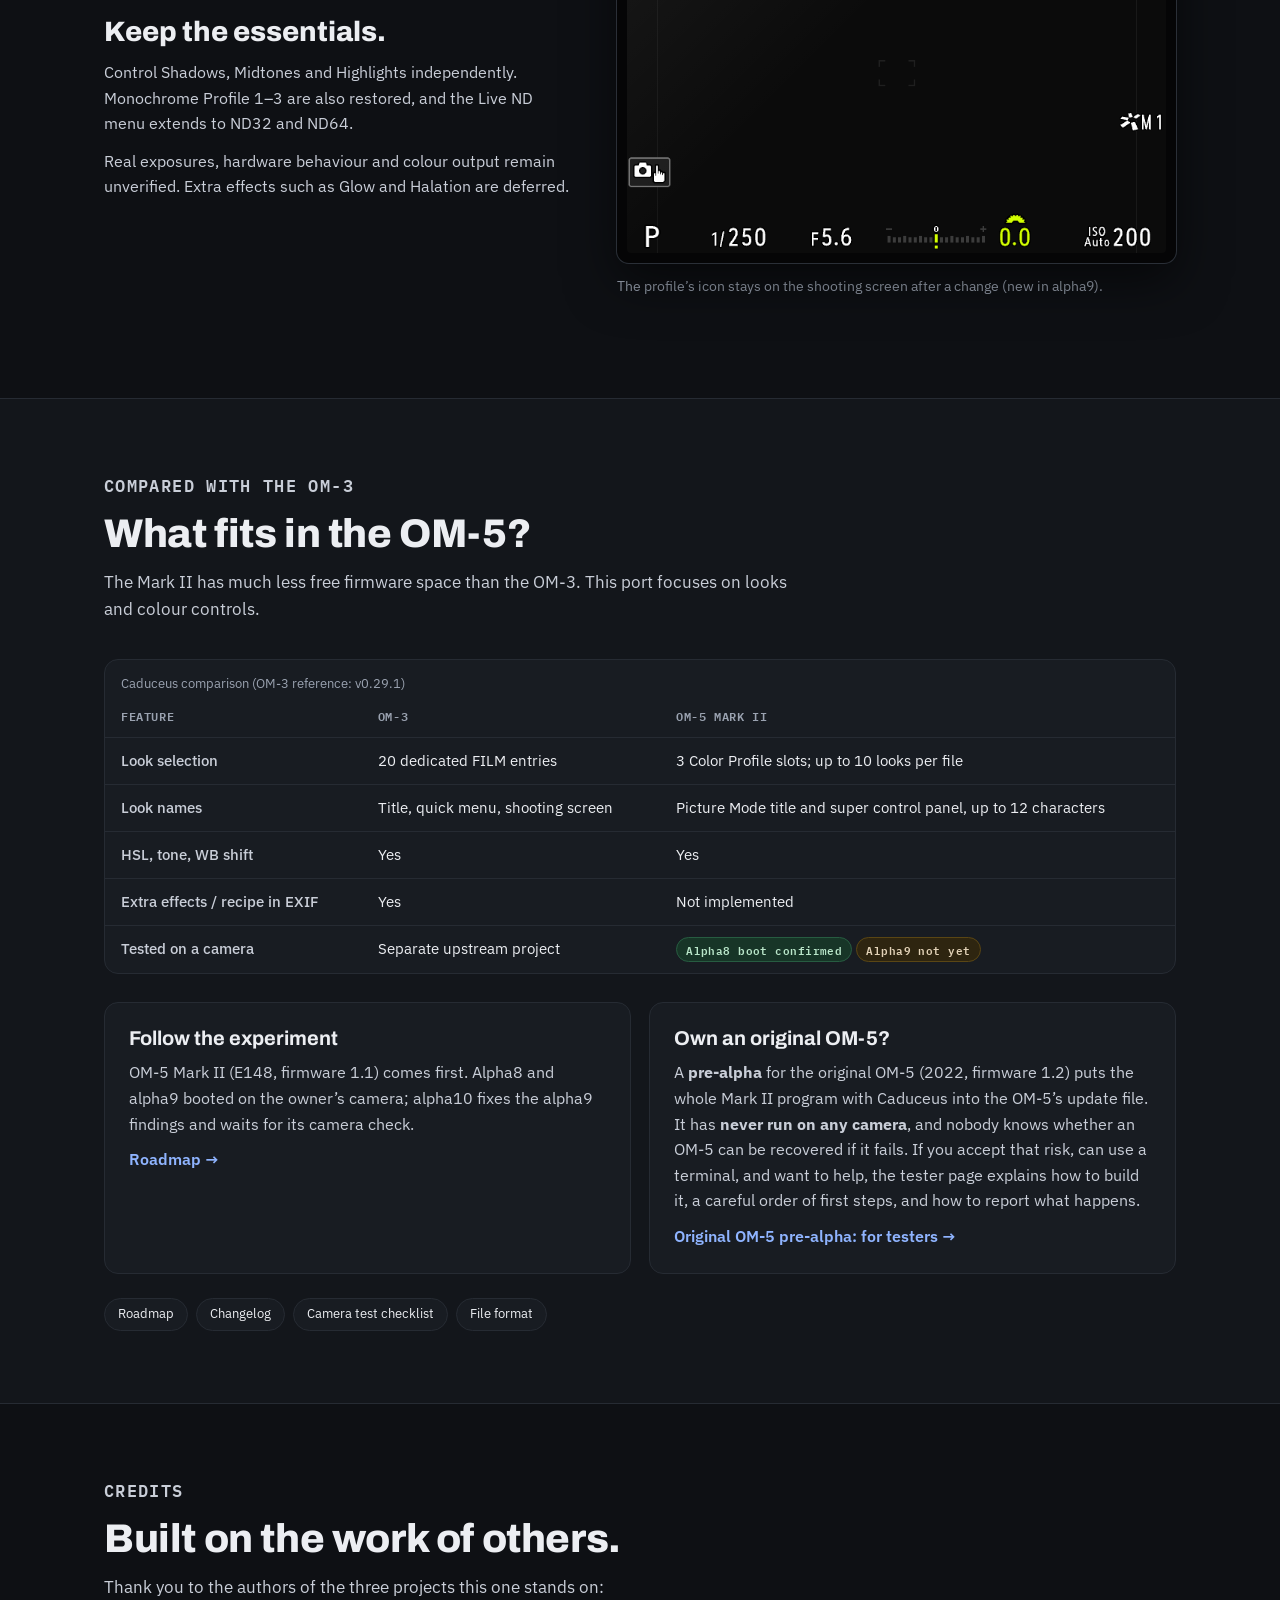
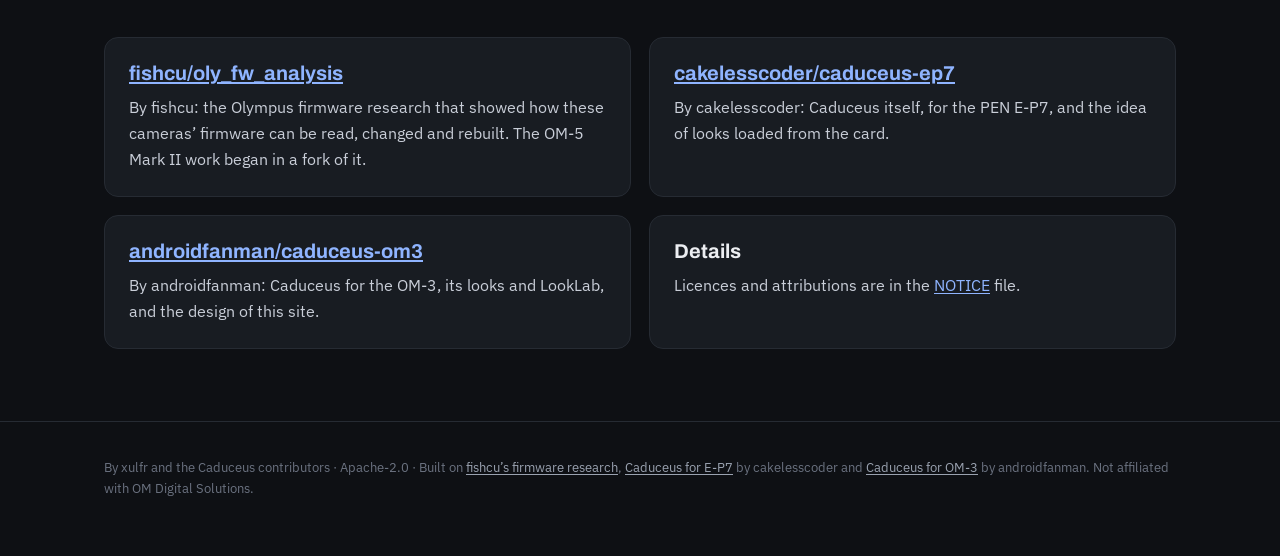
==== commit 74586287: "Re-cut releases/v0.1.0-alpha10 (package 056aefb3...8454), emulator only Built from this branch's sou" ====
--- a/index.html
+++ b/index.html
@@ -156,12 +156,12 @@
   <div class="head">
     <p class="eyebrow">New in alpha9 <span class="status cam">Booted on camera</span> and alpha10 <span class="status emu">Emulator only</span></p>
     <h2>The Picture Mode screen, drawn in full.</h2>
-    <p>Alpha9 draws the colour wheel and tone curve, gives every profile its own numbered icon and keeps it on the shooting screen; it booted on the owner’s camera, and the wheel works there. Alpha10 fixes what that test found: Color Profile Shading, ND32 / ND64 when holding the CP button, and the Monochrome Film Grain and Color Filter icons. <strong>Alpha10 has not been run on a camera yet.</strong></p>
+    <p>Alpha9 draws the colour wheel and tone curve, gives every profile its own numbered icon and keeps it on the shooting screen; it booted on the owner’s camera, and the wheel works there. Alpha10 fixes what that test found: Color Profile Shading, ND32 / ND64 when holding the CP button, and the Monochrome Film Grain and Color Filter icons. It also adds the Monochrome colour filter picker: the front dial steps through the nine filters and a ring of colour blocks shows the one chosen. <strong>Alpha10 has not been run on a camera yet.</strong></p>
   </div>
   <div class="grid3">
     <figure><div class="lcd"><img loading="lazy" src="pages/showcase/img/wheel-sat.png" width="720" height="480" alt="Emulator colour wheel in Saturation mode with twelve coloured dots"></div><figcaption><b>Colour wheel.</b> Twelve colours as dots around the wheel; each moves out as you add saturation, hue or lightness.</figcaption></figure>
     <figure><div class="lcd"><img loading="lazy" src="pages/showcase/img/tone.png" width="720" height="480" alt="Emulator tone curve page with Shadows +4 and Highlights +1"></div><figcaption><b>Tone curve.</b> Shadows, Midtones and Highlights drawn as a curve, with a matching icon in the sidebar for every setting.</figcaption></figure>
-    <figure><div class="lcd"><img loading="lazy" src="pages/showcase/img/grain.png" width="720" height="480" alt="Emulator Monochrome Profile 1 Film Grain strip with Off, Low, Std and High, Std selected"></div><figcaption><b>Monochrome rows.</b> Film Grain shows Off / Low / Std / High, and every profile has a numbered icon (new in alpha10 and alpha9).</figcaption></figure>
+    <figure><div class="lcd"><img loading="lazy" src="pages/showcase/img/filter.png" width="720" height="480" alt="Emulator Monochrome Profile 1 Color Filter page: Red selected, a ring of eight filter colours with Red outlined and in the centre, Level +2"></div><figcaption><b>Colour filter.</b> Monochrome Profiles pick None, Yellow, Orange, Red, Magenta, Blue, Cyan, Green or Yellow-Green; Film Grain shows Off / Low / Std / High (new in alpha10).</figcaption></figure>
   </div>
   <div class="links"><a href="pages/changelog/">Full changelog</a><a href="pages/first-flash/">Camera test checklist</a><a href="https://github.com/xulfr/caduceus-om5/blob/main/tests/alpha10-results.json">Emulator results</a></div>
 </div></section>
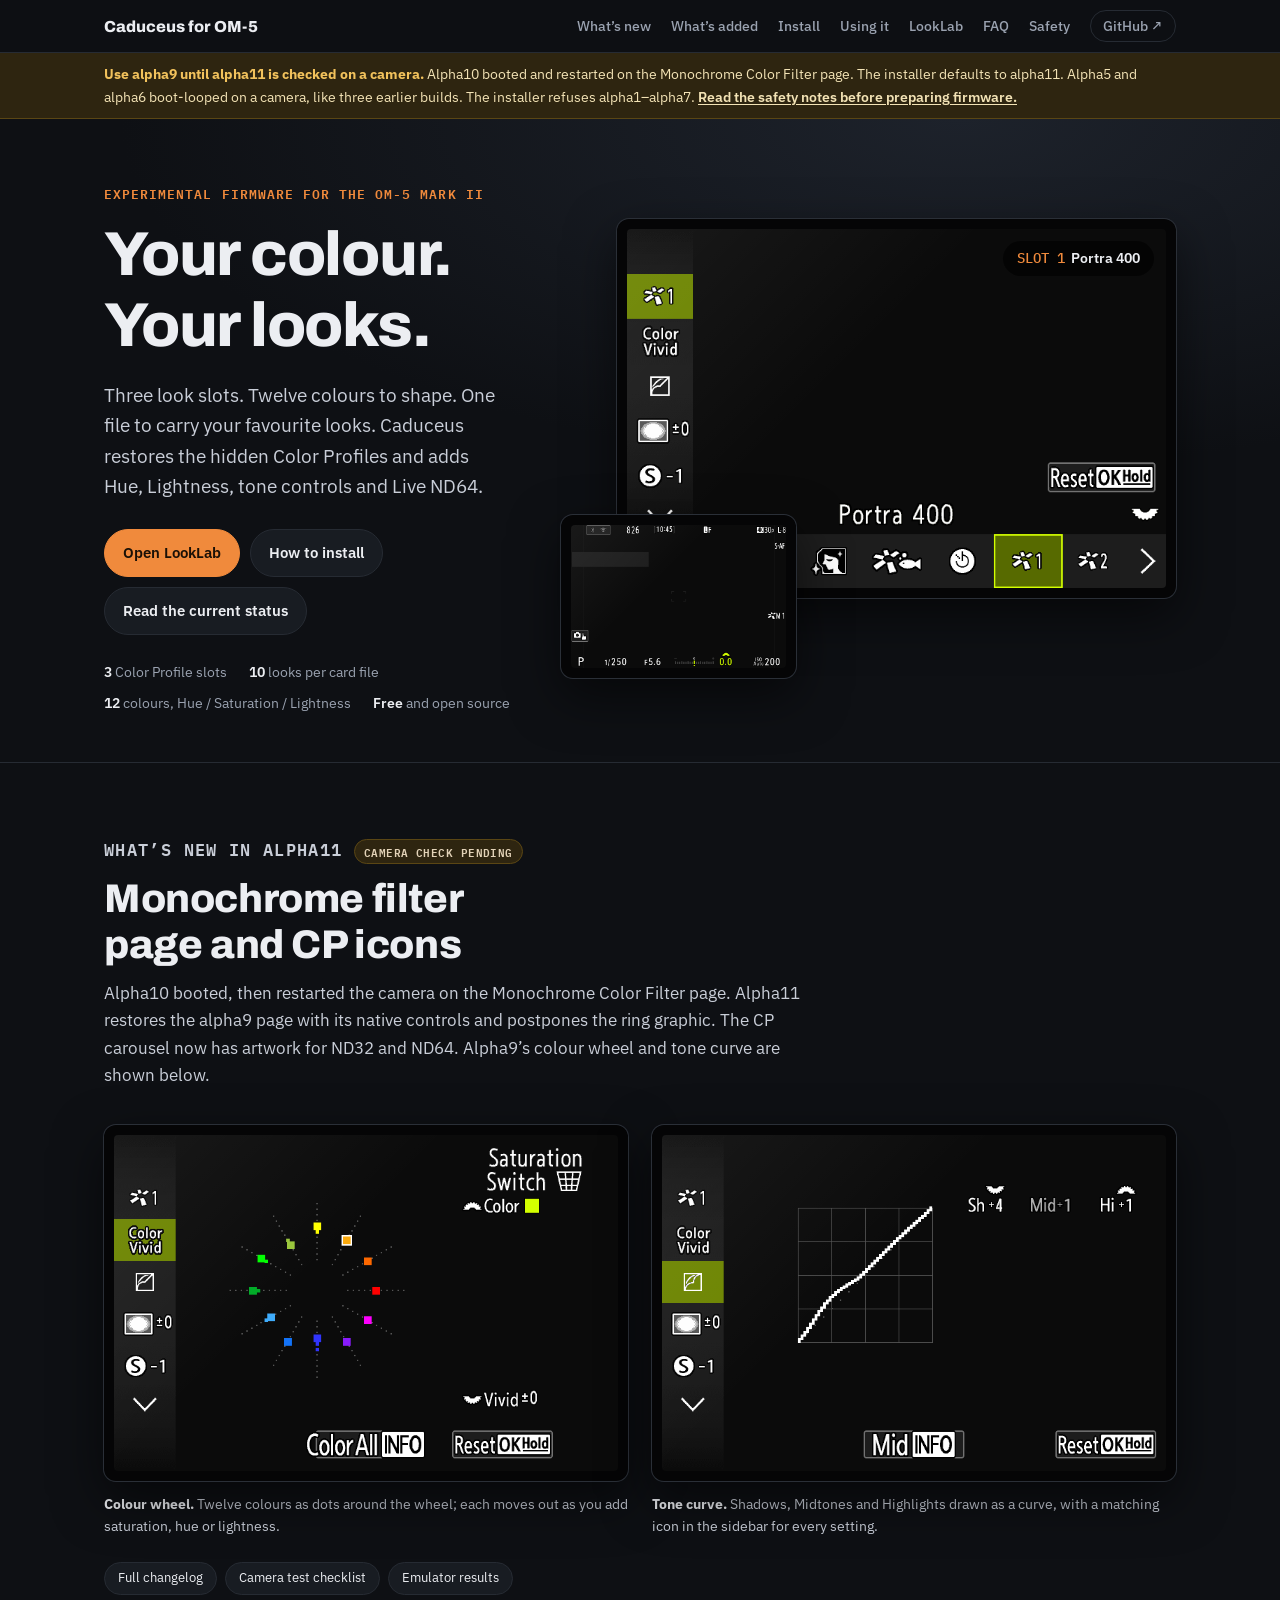
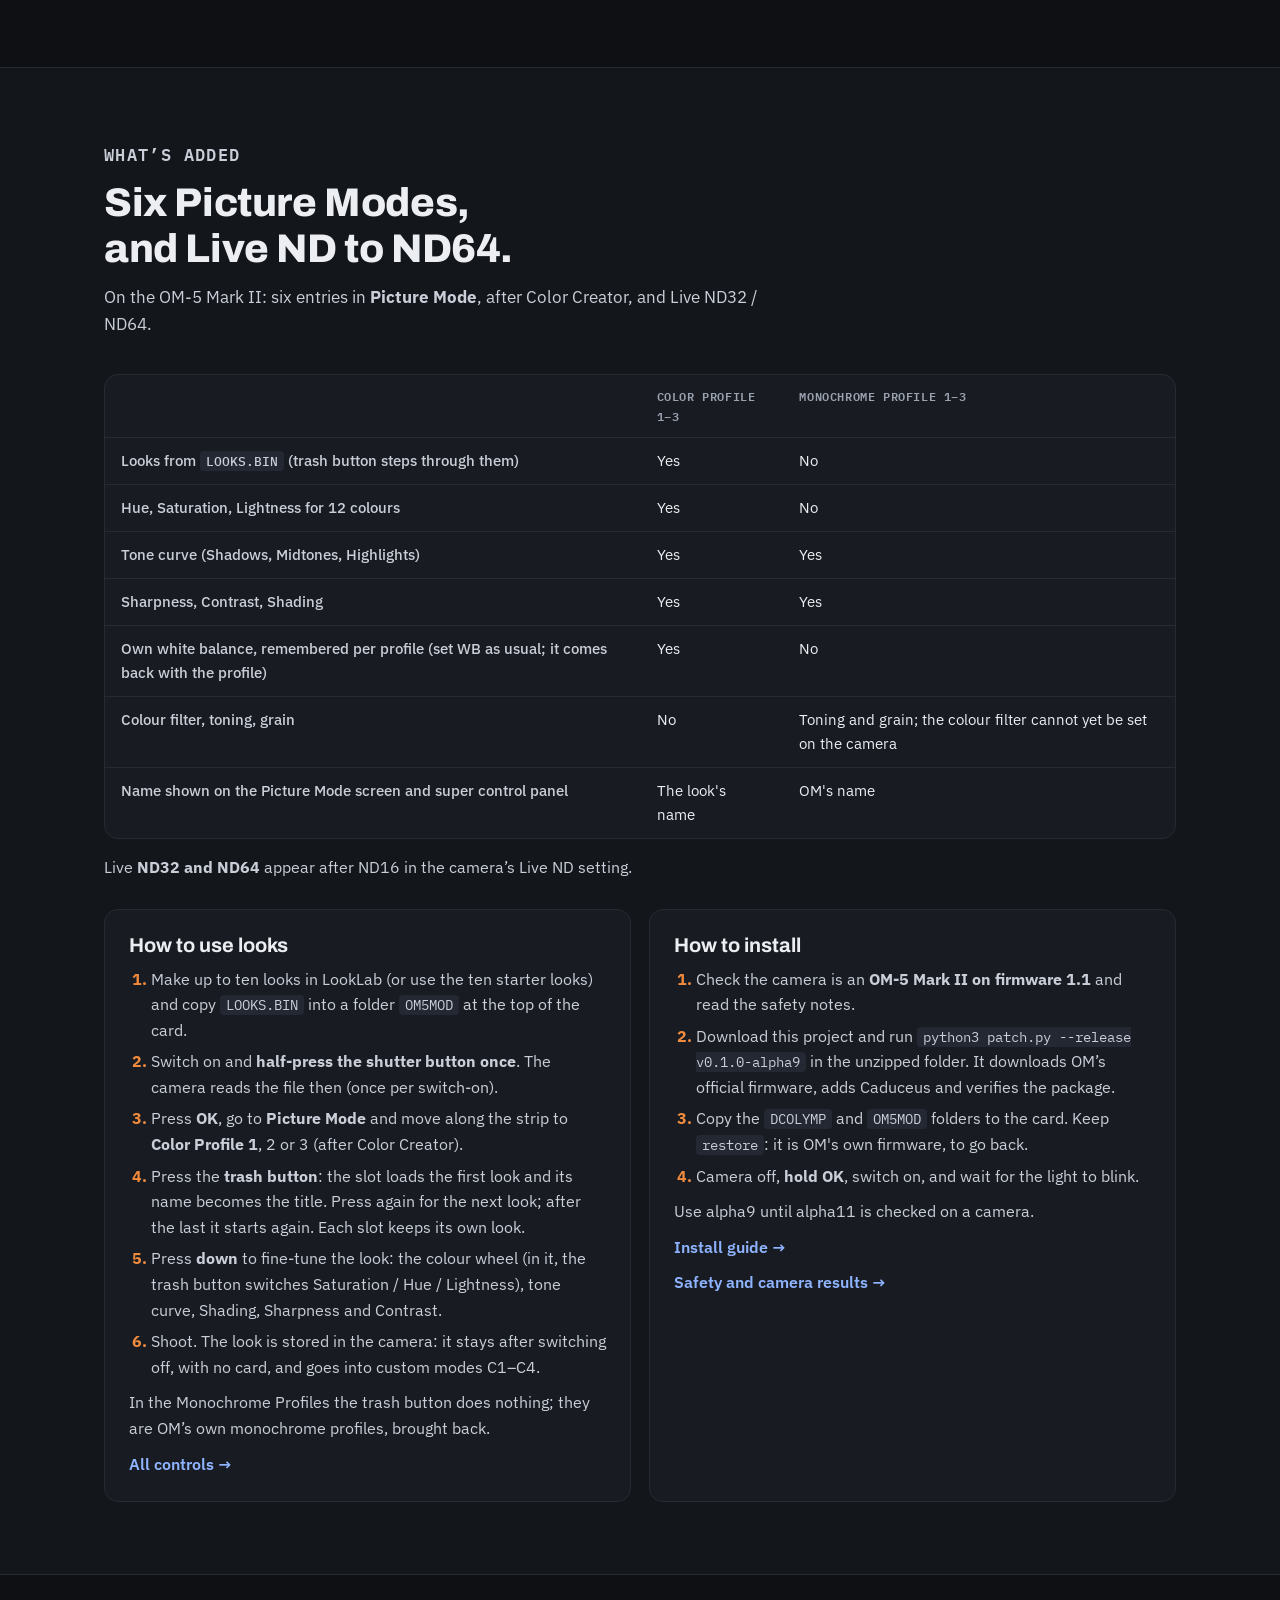
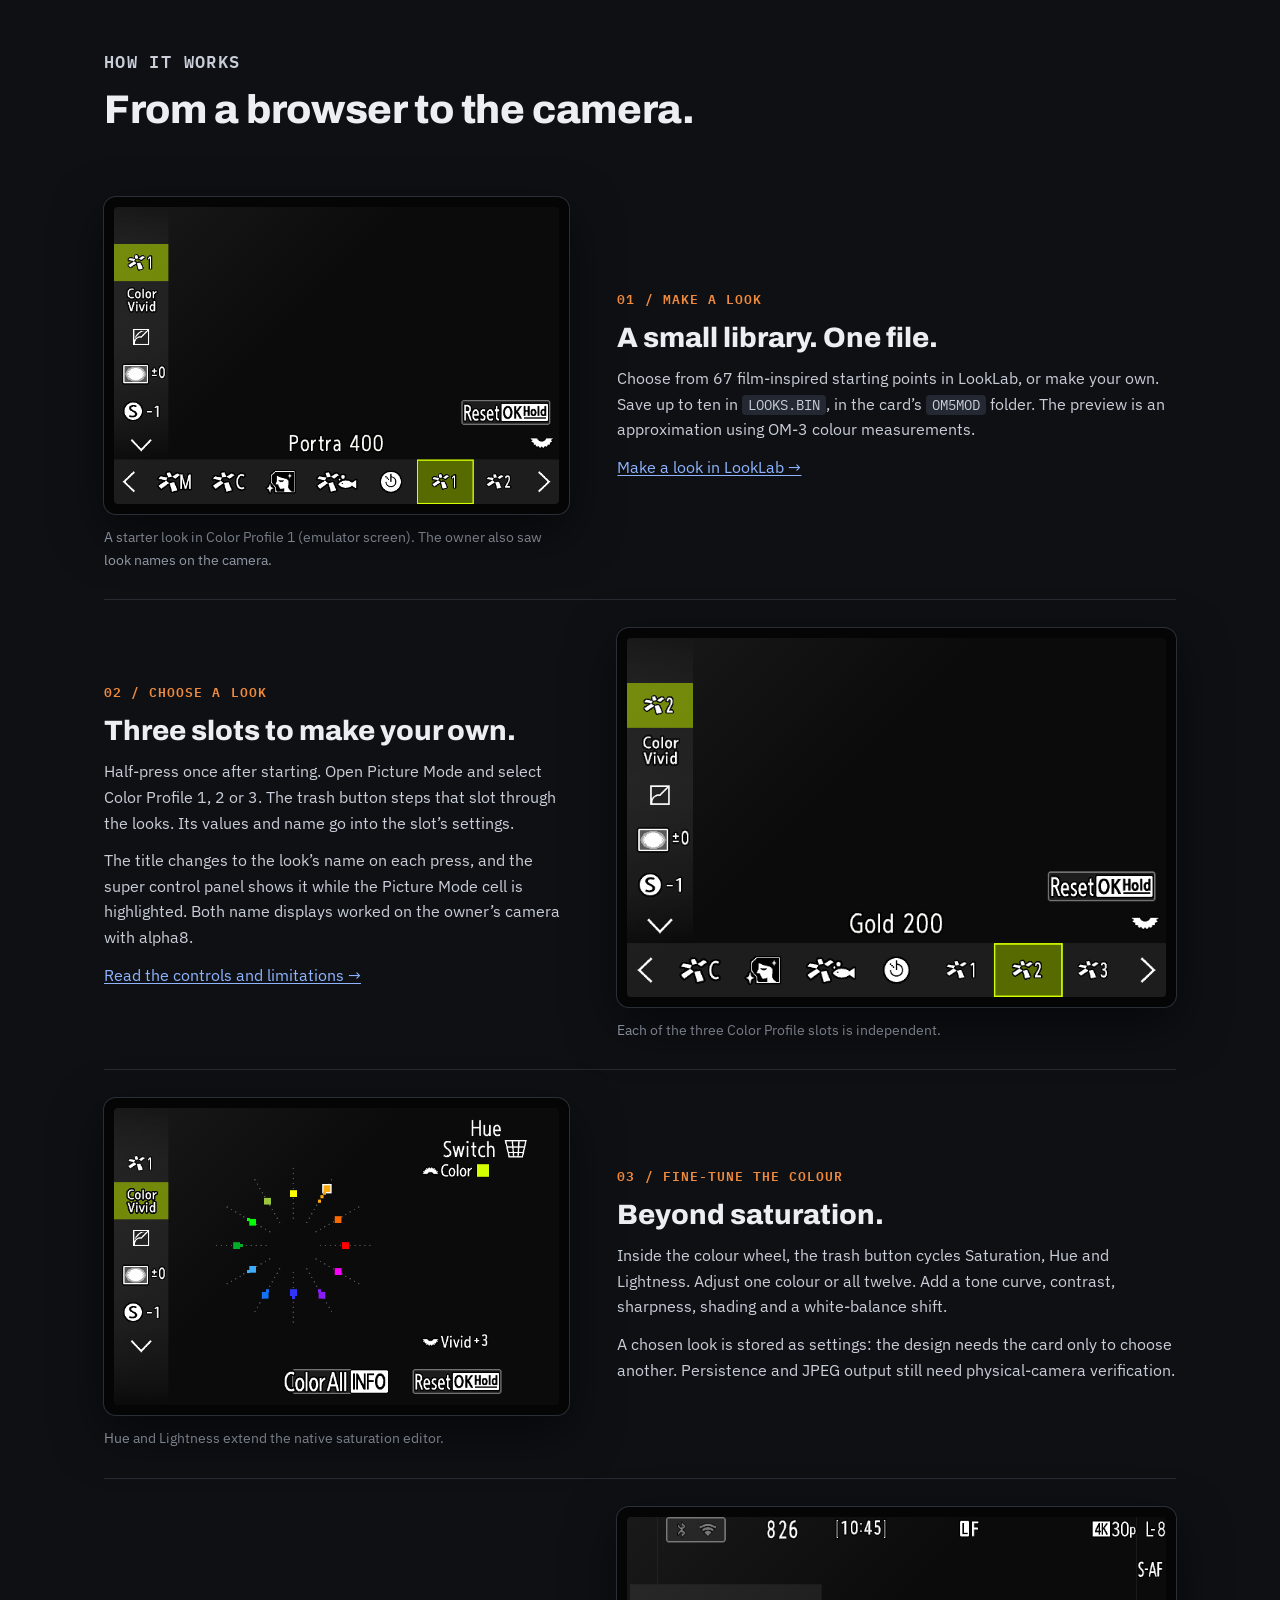
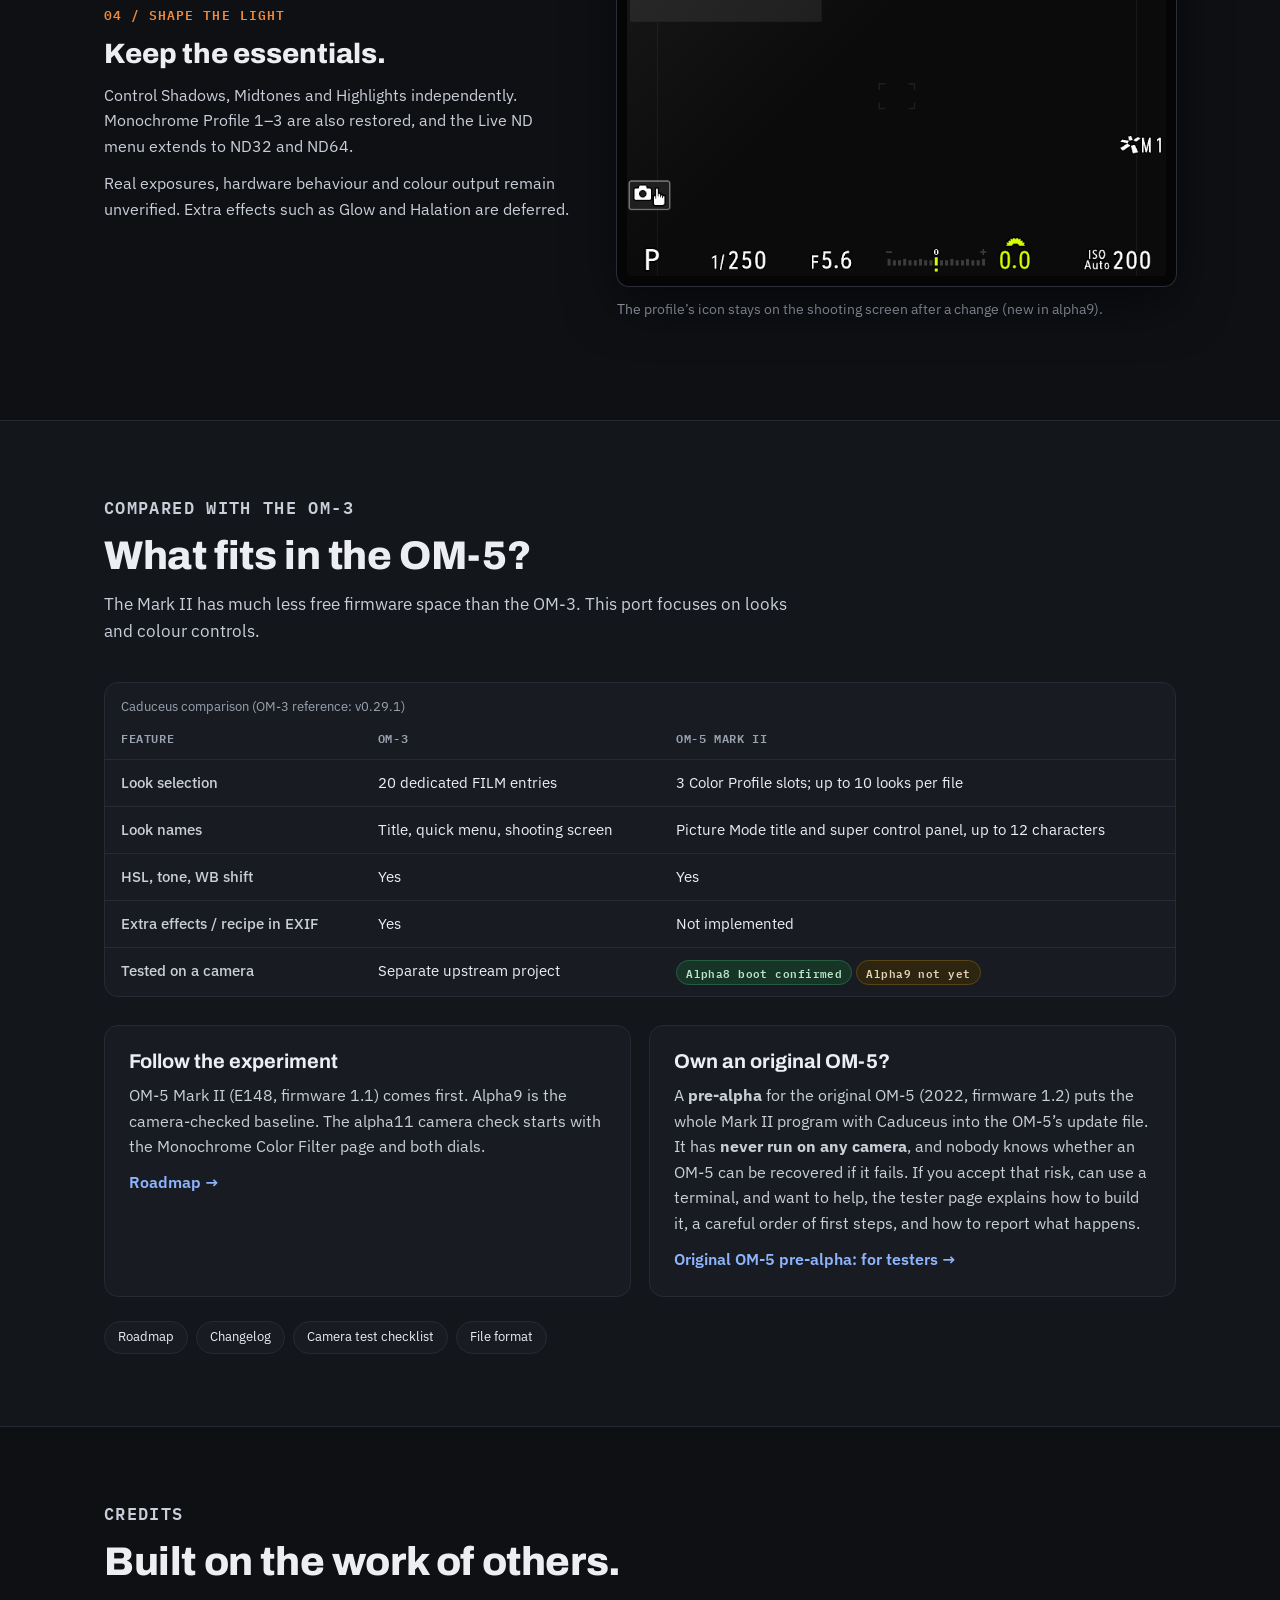
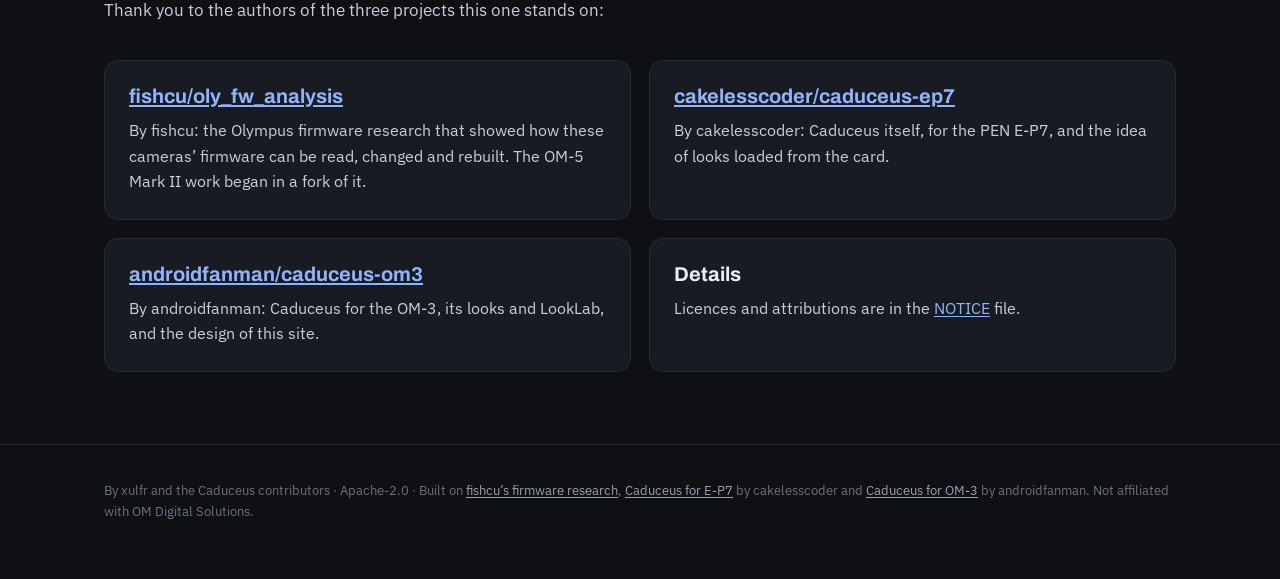
==== commit 582ec3c1: "Document alpha11 camera checks and the alpha9 fallback" ====
--- a/index.html
+++ b/index.html
@@ -3,7 +3,7 @@
 <head>
 <meta charset="utf-8"><meta name="viewport" content="width=device-width, initial-scale=1">
 <title>Caduceus for OM-5 · Looks, your way</title>
-<meta name="description" content="Experimental OM-5 Mark II firmware: three look slots, one LOOKS.BIN, full colour controls and Live ND64. Alpha10 is emulator-tested only; alpha9 boot confirmed on one OM-5 Mark II.">
+<meta name="description" content="Experimental OM-5 Mark II firmware: three look slots, one LOOKS.BIN, full colour controls and Live ND64. Alpha9 is the camera-checked baseline. Alpha10 booted and restarted on the filter page. Alpha11 awaits a camera check.">
 <link rel="preconnect" href="https://fonts.googleapis.com">
 <link href="https://fonts.googleapis.com/css2?family=Archivo:wght@500;700;800&family=IBM+Plex+Sans:wght@400;500;600;700&family=IBM+Plex+Mono:wght@400;500;600&display=swap" rel="stylesheet">
 <style>
@@ -78,8 +78,8 @@
 .status.emu { color: #e3d3b8; background: var(--warn-bg); border: 1px solid #5a4614; }
 .status.cam { color: var(--good); background: var(--good-bg); border: 1px solid var(--good-line); }
 
-.grid3 { display: grid; grid-template-columns: repeat(3, minmax(0, 1fr)); gap: 24px; }
-.grid3 figcaption { color: var(--soft); }
+.grid2 { display: grid; grid-template-columns: repeat(2, minmax(0, 1fr)); gap: 24px; }
+.grid2 figcaption { color: var(--soft); }
 .cards { display: grid; grid-template-columns: repeat(2, minmax(0, 1fr)); gap: 18px; margin-top: 28px; }
 .card { background: var(--panel); border: 1px solid var(--line); border-radius: var(--radius); padding: 24px; display: grid; gap: 10px; align-content: start; }
 .card h3 { font-size: 20px; font-weight: 700; }
@@ -114,7 +114,7 @@
   .hero .in, .feature { grid-template-columns: 1fr; gap: 32px; }
   .feature:nth-child(even) > div { order: 0; }
   .hero-small { left: auto; right: 0; }
-  .grid3 { grid-template-columns: 1fr; }
+  .grid2 { grid-template-columns: 1fr; }
 }
 @media (max-width: 680px) {
   .cards { grid-template-columns: 1fr; }
@@ -135,7 +135,7 @@
   <a class="tab" href="pages/safety/">Safety</a>
   <a class="tab gh" href="https://github.com/xulfr/caduceus-om5">GitHub ↗</a>
 </div></nav>
-<div class="banner"><div class="in"><strong>Alpha10 has not been run on a camera.</strong> The installer makes it; alpha9 is the last build confirmed to boot on one OM-5 Mark II. Alpha5 and alpha6 boot-looped on a camera, like three earlier builds. The installer refuses alpha1–alpha7. <a href="pages/safety/">Read the safety notes before preparing firmware.</a></div></div>
+<div class="banner"><div class="in"><strong>Use alpha9 until alpha11 is checked on a camera.</strong> Alpha10 booted and restarted on the Monochrome Color Filter page. The installer defaults to alpha11. Alpha5 and alpha6 boot-looped on a camera, like three earlier builds. The installer refuses alpha1–alpha7. <a href="pages/safety/">Read the safety notes before preparing firmware.</a></div></div>
 <main id="content">
 
 <div class="hero"><div class="in">
@@ -154,16 +154,15 @@
 
 <section id="new"><div class="in">
   <div class="head">
-    <p class="eyebrow">New in alpha9 <span class="status cam">Booted on camera</span> and alpha10 <span class="status emu">Emulator only</span></p>
-    <h2>The Picture Mode screen, drawn in full.</h2>
-    <p>Alpha9 draws the colour wheel and tone curve, gives every profile its own numbered icon and keeps it on the shooting screen; it booted on the owner’s camera, and the wheel works there. Alpha10 fixes what that test found: Color Profile Shading, ND32 / ND64 when holding the CP button, and the Monochrome Film Grain and Color Filter icons. It also adds the Monochrome colour filter picker: the front dial steps through the nine filters and a ring of colour blocks shows the one chosen. <strong>Alpha10 has not been run on a camera yet.</strong></p>
-  </div>
-  <div class="grid3">
+    <p class="eyebrow">What’s new in alpha11 <span class="status emu">Camera check pending</span></p>
+    <h2>Monochrome filter page and CP icons</h2>
+    <p>Alpha10 booted, then restarted the camera on the Monochrome Color Filter page. Alpha11 restores the alpha9 page with its native controls and postpones the ring graphic. The CP carousel now has artwork for ND32 and ND64. Alpha9’s colour wheel and tone curve are shown below.</p>
+  </div>
+  <div class="grid2">
     <figure><div class="lcd"><img loading="lazy" src="pages/showcase/img/wheel-sat.png" width="720" height="480" alt="Emulator colour wheel in Saturation mode with twelve coloured dots"></div><figcaption><b>Colour wheel.</b> Twelve colours as dots around the wheel; each moves out as you add saturation, hue or lightness.</figcaption></figure>
     <figure><div class="lcd"><img loading="lazy" src="pages/showcase/img/tone.png" width="720" height="480" alt="Emulator tone curve page with Shadows +4 and Highlights +1"></div><figcaption><b>Tone curve.</b> Shadows, Midtones and Highlights drawn as a curve, with a matching icon in the sidebar for every setting.</figcaption></figure>
-    <figure><div class="lcd"><img loading="lazy" src="pages/showcase/img/filter.png" width="720" height="480" alt="Emulator Monochrome Profile 1 Color Filter page: Red selected, a ring of eight filter colours with Red outlined and in the centre, Level +2"></div><figcaption><b>Colour filter.</b> Monochrome Profiles pick None, Yellow, Orange, Red, Magenta, Blue, Cyan, Green or Yellow-Green; Film Grain shows Off / Low / Std / High (new in alpha10).</figcaption></figure>
-  </div>
-  <div class="links"><a href="pages/changelog/">Full changelog</a><a href="pages/first-flash/">Camera test checklist</a><a href="https://github.com/xulfr/caduceus-om5/blob/main/tests/alpha10-results.json">Emulator results</a></div>
+  </div>
+  <div class="links"><a href="pages/changelog/">Full changelog</a><a href="pages/first-flash/">Camera test checklist</a><a href="https://github.com/xulfr/caduceus-om5/blob/main/tests/alpha11-results.json">Emulator results</a></div>
 </div></section>
 
 <section id="at-a-glance"><div class="in">
@@ -193,10 +192,10 @@
     </ol><p>In the Monochrome Profiles the trash button does nothing; they are OM’s own monochrome profiles, brought back.</p><a class="more" href="pages/using/">All controls →</a></div>
     <div class="card"><h3>How to install</h3><ol>
       <li>Check the camera is an <strong>OM-5 Mark II on firmware 1.1</strong> and read the safety notes.</li>
-      <li>Download this project and double-click the launcher for Mac or Windows. It downloads OM's official firmware, adds Caduceus and checks the result.</li>
+      <li>Download this project and run <code>python3 patch.py --release v0.1.0-alpha9</code> in the unzipped folder. It downloads OM’s official firmware, adds Caduceus and verifies the package.</li>
       <li>Copy the <code>DCOLYMP</code> and <code>OM5MOD</code> folders to the card. Keep <code>restore</code>: it is OM's own firmware, to go back.</li>
       <li>Camera off, <strong>hold OK</strong>, switch on, and wait for the light to blink.</li>
-    </ol><p>The installer makes alpha10. To make alpha9, the last build confirmed on a camera: <code>python3 patch.py --release v0.1.0-alpha9</code>.</p><a class="more" href="pages/install/">Install guide →</a><a class="more" href="pages/safety/">Safety and camera results →</a></div>
+    </ol><p>Use alpha9 until alpha11 is checked on a camera.</p><a class="more" href="pages/install/">Install guide →</a><a class="more" href="pages/safety/">Safety and camera results →</a></div>
   </div>
 </div></section>
 
@@ -222,7 +221,7 @@
     <tr><th scope="row">Tested on a camera</th><td>Separate upstream project</td><td><span class="status cam">Alpha8 boot confirmed</span> <span class="status emu">Alpha9 not yet</span></td></tr>
   </tbody></table></div>
   <div class="cards">
-    <div class="card"><h3>Follow the experiment</h3><p>OM-5 Mark II (E148, firmware 1.1) comes first. Alpha8 and alpha9 booted on the owner’s camera; alpha10 fixes the alpha9 findings and waits for its camera check.</p><a class="more" href="pages/roadmap/">Roadmap →</a></div>
+    <div class="card"><h3>Follow the experiment</h3><p>OM-5 Mark II (E148, firmware 1.1) comes first. Alpha9 is the camera-checked baseline. The alpha11 camera check starts with the Monochrome Color Filter page and both dials.</p><a class="more" href="pages/roadmap/">Roadmap →</a></div>
     <div class="card"><h3>Own an original OM-5?</h3><p>A <strong>pre-alpha</strong> for the original OM-5 (2022, firmware 1.2) puts the whole Mark II program with Caduceus into the OM-5’s update file. It has <strong>never run on any camera</strong>, and nobody knows whether an OM-5 can be recovered if it fails. If you accept that risk, can use a terminal, and want to help, the tester page explains how to build it, a careful order of first steps, and how to report what happens.</p><a class="more" href="pages/om5-prealpha/">Original OM-5 pre-alpha: for testers →</a></div>
   </div>
   <div class="links"><a href="pages/roadmap/">Roadmap</a><a href="pages/changelog/">Changelog</a><a href="pages/first-flash/">Camera test checklist</a><a href="pages/formats/">File format</a></div>
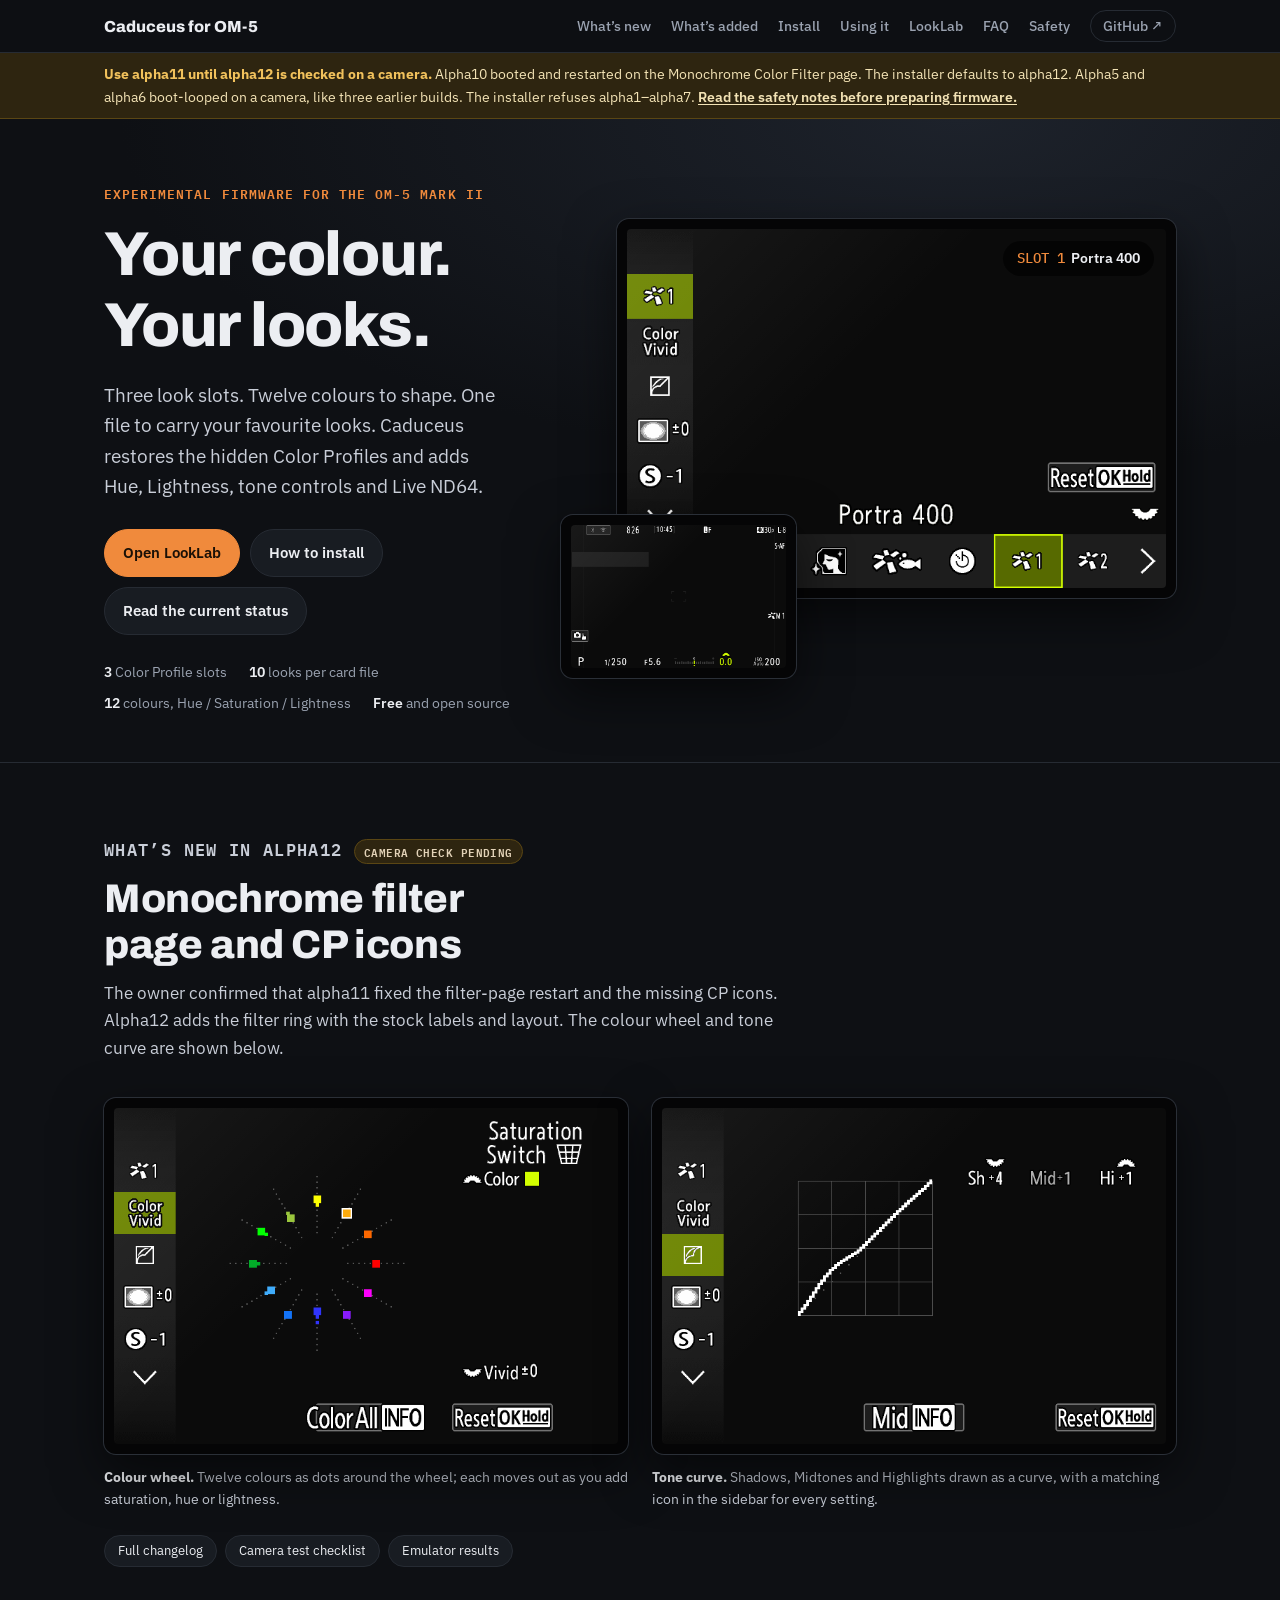
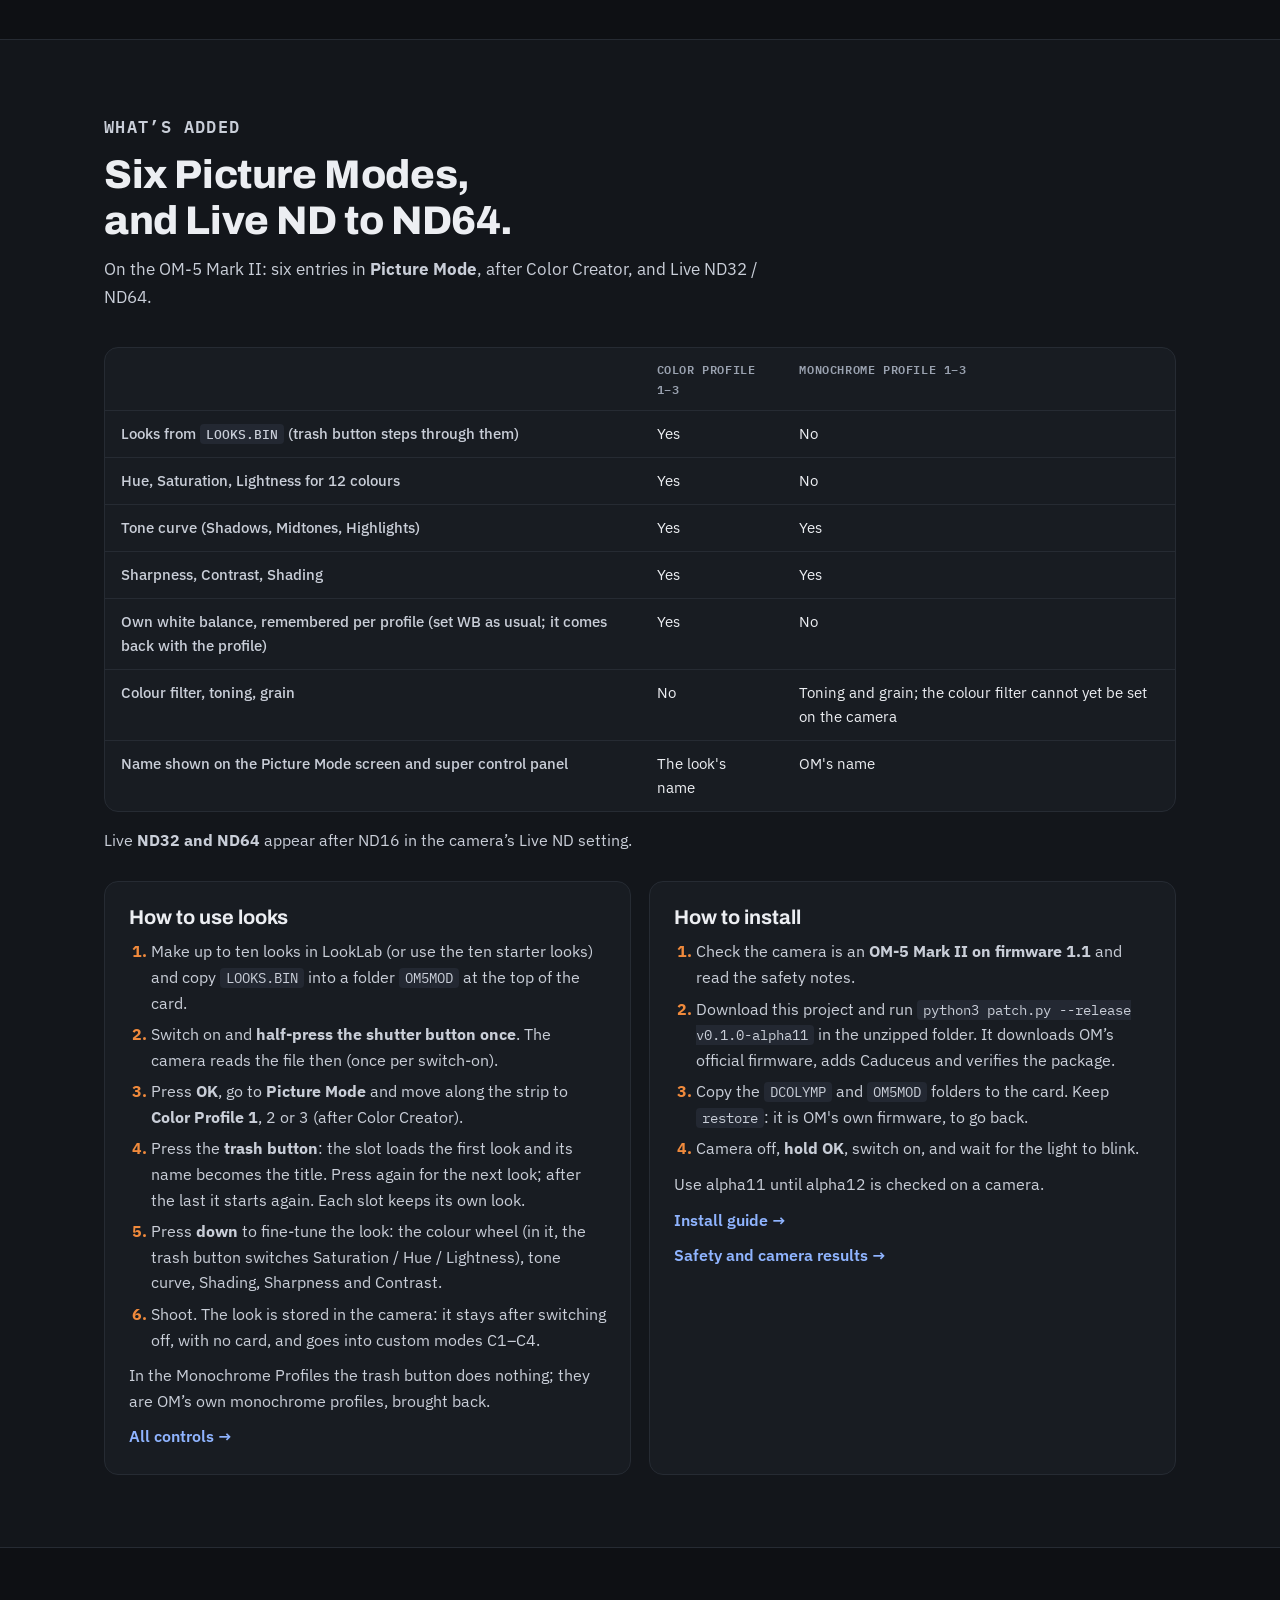
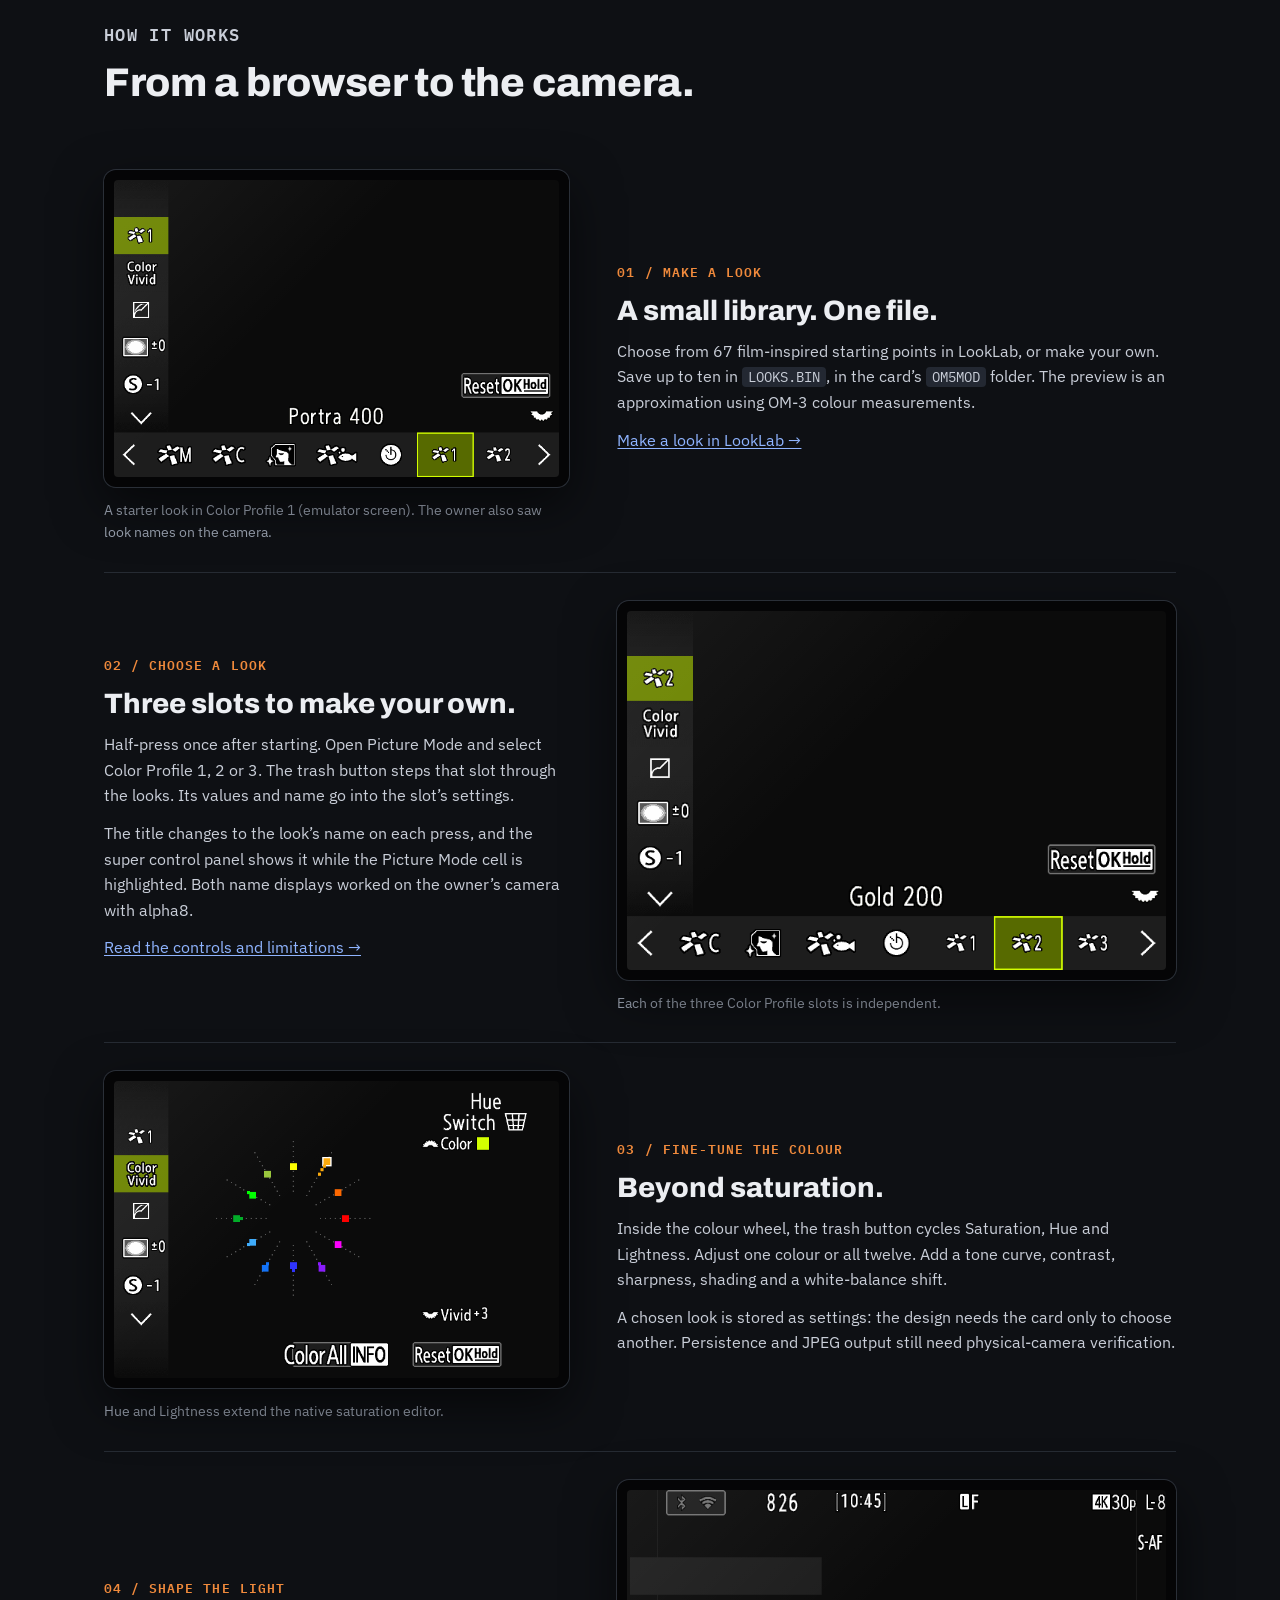
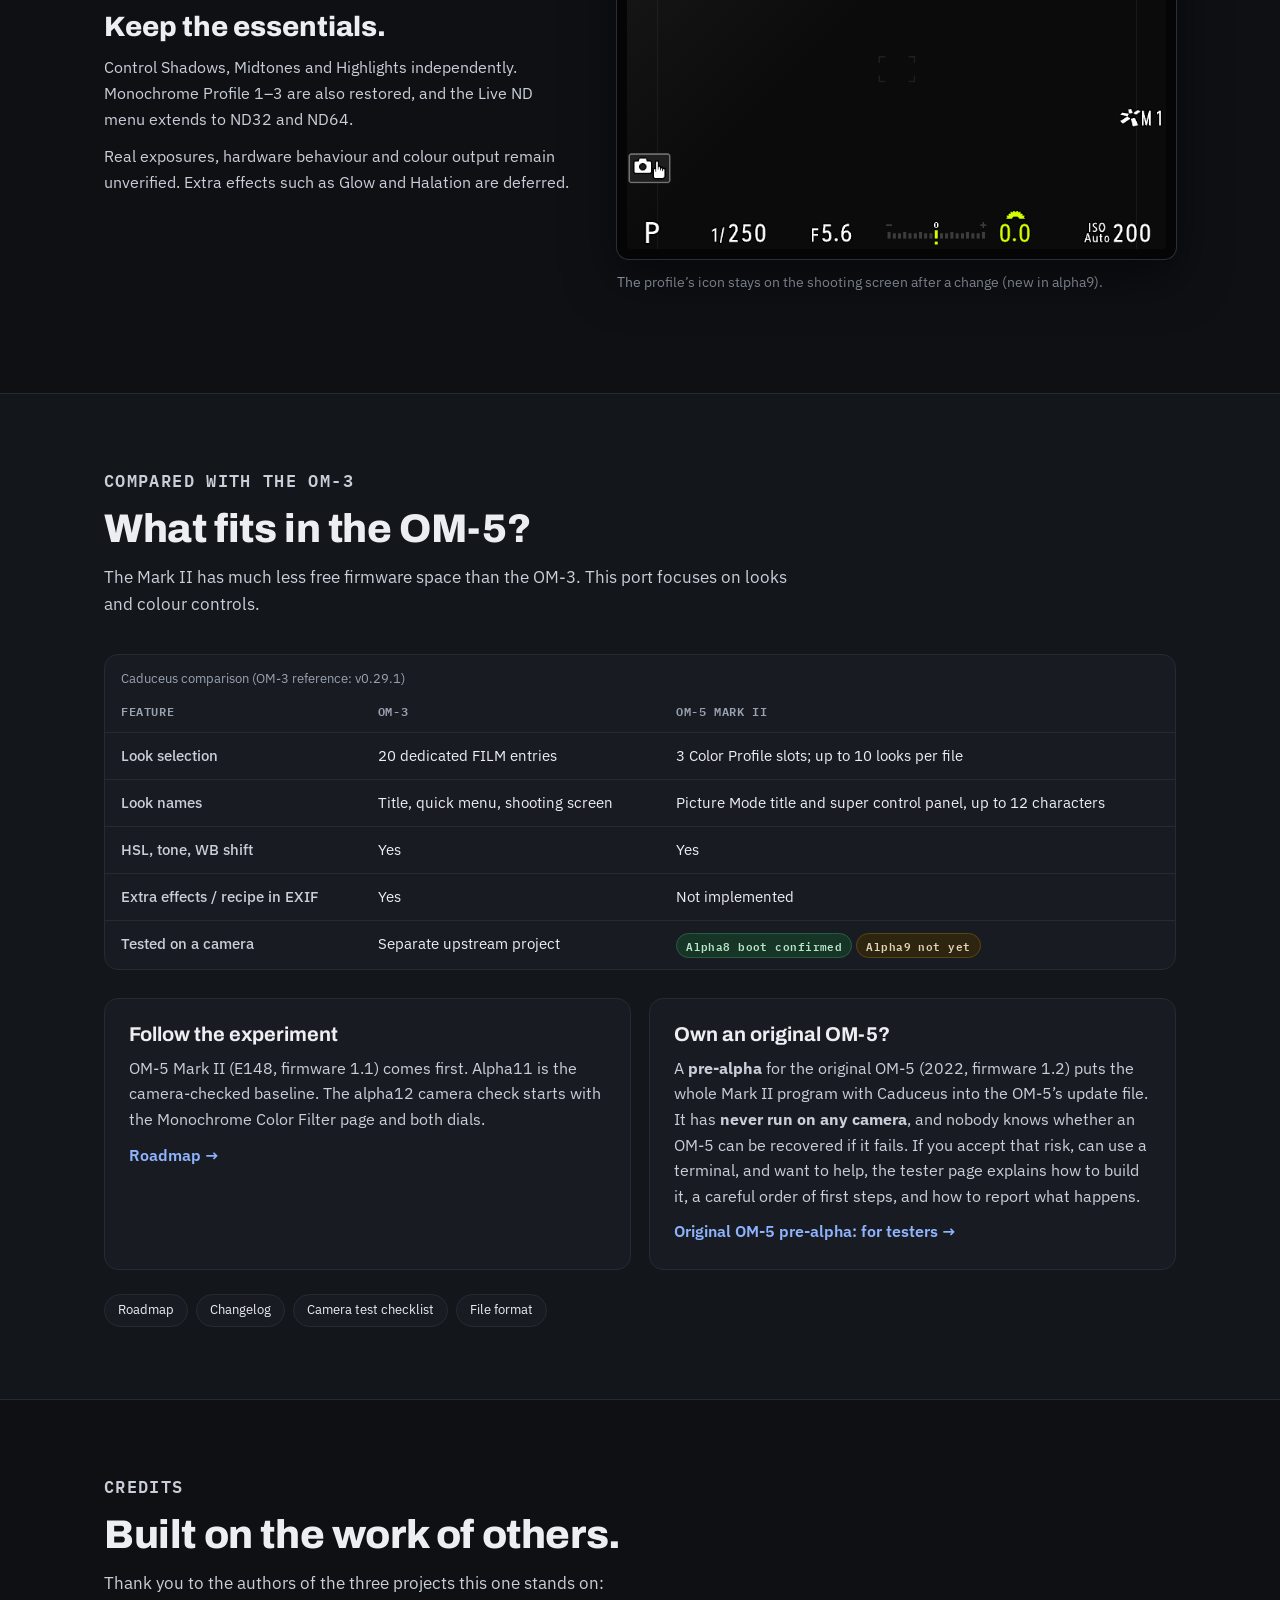
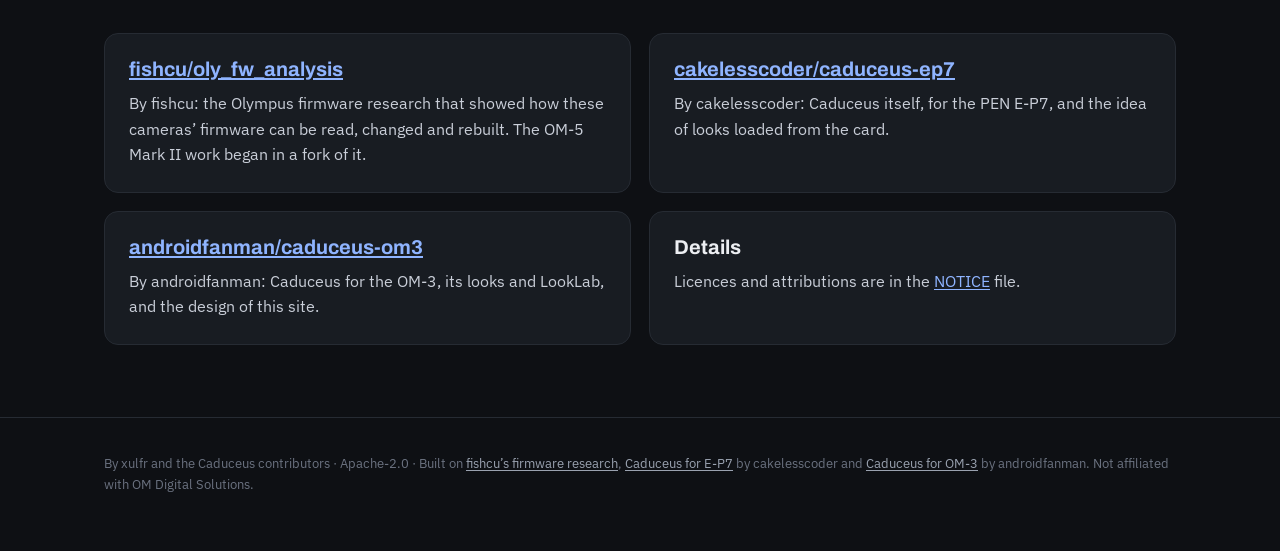
==== commit 84b70c4c: "Document alpha12 validation and the camera checklist" ====
--- a/index.html
+++ b/index.html
@@ -3,7 +3,7 @@
 <head>
 <meta charset="utf-8"><meta name="viewport" content="width=device-width, initial-scale=1">
 <title>Caduceus for OM-5 · Looks, your way</title>
-<meta name="description" content="Experimental OM-5 Mark II firmware: three look slots, one LOOKS.BIN, full colour controls and Live ND64. Alpha9 is the camera-checked baseline. Alpha10 booted and restarted on the filter page. Alpha11 awaits a camera check.">
+<meta name="description" content="Experimental OM-5 Mark II firmware: three look slots, one LOOKS.BIN, full colour controls and Live ND64. Alpha11 is the camera-checked baseline. Alpha10 booted and restarted on the filter page. Alpha12 awaits a camera check.">
 <link rel="preconnect" href="https://fonts.googleapis.com">
 <link href="https://fonts.googleapis.com/css2?family=Archivo:wght@500;700;800&family=IBM+Plex+Sans:wght@400;500;600;700&family=IBM+Plex+Mono:wght@400;500;600&display=swap" rel="stylesheet">
 <style>
@@ -135,7 +135,7 @@
   <a class="tab" href="pages/safety/">Safety</a>
   <a class="tab gh" href="https://github.com/xulfr/caduceus-om5">GitHub ↗</a>
 </div></nav>
-<div class="banner"><div class="in"><strong>Use alpha9 until alpha11 is checked on a camera.</strong> Alpha10 booted and restarted on the Monochrome Color Filter page. The installer defaults to alpha11. Alpha5 and alpha6 boot-looped on a camera, like three earlier builds. The installer refuses alpha1–alpha7. <a href="pages/safety/">Read the safety notes before preparing firmware.</a></div></div>
+<div class="banner"><div class="in"><strong>Use alpha11 until alpha12 is checked on a camera.</strong> Alpha10 booted and restarted on the Monochrome Color Filter page. The installer defaults to alpha12. Alpha5 and alpha6 boot-looped on a camera, like three earlier builds. The installer refuses alpha1–alpha7. <a href="pages/safety/">Read the safety notes before preparing firmware.</a></div></div>
 <main id="content">
 
 <div class="hero"><div class="in">
@@ -154,15 +154,15 @@
 
 <section id="new"><div class="in">
   <div class="head">
-    <p class="eyebrow">What’s new in alpha11 <span class="status emu">Camera check pending</span></p>
+    <p class="eyebrow">What’s new in alpha12 <span class="status emu">Camera check pending</span></p>
     <h2>Monochrome filter page and CP icons</h2>
-    <p>Alpha10 booted, then restarted the camera on the Monochrome Color Filter page. Alpha11 restores the alpha9 page with its native controls and postpones the ring graphic. The CP carousel now has artwork for ND32 and ND64. Alpha9’s colour wheel and tone curve are shown below.</p>
+    <p>The owner confirmed that alpha11 fixed the filter-page restart and the missing CP icons. Alpha12 adds the filter ring with the stock labels and layout. The colour wheel and tone curve are shown below.</p>
   </div>
   <div class="grid2">
     <figure><div class="lcd"><img loading="lazy" src="pages/showcase/img/wheel-sat.png" width="720" height="480" alt="Emulator colour wheel in Saturation mode with twelve coloured dots"></div><figcaption><b>Colour wheel.</b> Twelve colours as dots around the wheel; each moves out as you add saturation, hue or lightness.</figcaption></figure>
     <figure><div class="lcd"><img loading="lazy" src="pages/showcase/img/tone.png" width="720" height="480" alt="Emulator tone curve page with Shadows +4 and Highlights +1"></div><figcaption><b>Tone curve.</b> Shadows, Midtones and Highlights drawn as a curve, with a matching icon in the sidebar for every setting.</figcaption></figure>
   </div>
-  <div class="links"><a href="pages/changelog/">Full changelog</a><a href="pages/first-flash/">Camera test checklist</a><a href="https://github.com/xulfr/caduceus-om5/blob/main/tests/alpha11-results.json">Emulator results</a></div>
+  <div class="links"><a href="pages/changelog/">Full changelog</a><a href="pages/first-flash/">Camera test checklist</a><a href="https://github.com/xulfr/caduceus-om5/blob/main/tests/alpha12-results.json">Emulator results</a></div>
 </div></section>
 
 <section id="at-a-glance"><div class="in">
@@ -192,10 +192,10 @@
     </ol><p>In the Monochrome Profiles the trash button does nothing; they are OM’s own monochrome profiles, brought back.</p><a class="more" href="pages/using/">All controls →</a></div>
     <div class="card"><h3>How to install</h3><ol>
       <li>Check the camera is an <strong>OM-5 Mark II on firmware 1.1</strong> and read the safety notes.</li>
-      <li>Download this project and run <code>python3 patch.py --release v0.1.0-alpha9</code> in the unzipped folder. It downloads OM’s official firmware, adds Caduceus and verifies the package.</li>
+      <li>Download this project and run <code>python3 patch.py --release v0.1.0-alpha11</code> in the unzipped folder. It downloads OM’s official firmware, adds Caduceus and verifies the package.</li>
       <li>Copy the <code>DCOLYMP</code> and <code>OM5MOD</code> folders to the card. Keep <code>restore</code>: it is OM's own firmware, to go back.</li>
       <li>Camera off, <strong>hold OK</strong>, switch on, and wait for the light to blink.</li>
-    </ol><p>Use alpha9 until alpha11 is checked on a camera.</p><a class="more" href="pages/install/">Install guide →</a><a class="more" href="pages/safety/">Safety and camera results →</a></div>
+    </ol><p>Use alpha11 until alpha12 is checked on a camera.</p><a class="more" href="pages/install/">Install guide →</a><a class="more" href="pages/safety/">Safety and camera results →</a></div>
   </div>
 </div></section>
 
@@ -221,7 +221,7 @@
     <tr><th scope="row">Tested on a camera</th><td>Separate upstream project</td><td><span class="status cam">Alpha8 boot confirmed</span> <span class="status emu">Alpha9 not yet</span></td></tr>
   </tbody></table></div>
   <div class="cards">
-    <div class="card"><h3>Follow the experiment</h3><p>OM-5 Mark II (E148, firmware 1.1) comes first. Alpha9 is the camera-checked baseline. The alpha11 camera check starts with the Monochrome Color Filter page and both dials.</p><a class="more" href="pages/roadmap/">Roadmap →</a></div>
+    <div class="card"><h3>Follow the experiment</h3><p>OM-5 Mark II (E148, firmware 1.1) comes first. Alpha11 is the camera-checked baseline. The alpha12 camera check starts with the Monochrome Color Filter page and both dials.</p><a class="more" href="pages/roadmap/">Roadmap →</a></div>
     <div class="card"><h3>Own an original OM-5?</h3><p>A <strong>pre-alpha</strong> for the original OM-5 (2022, firmware 1.2) puts the whole Mark II program with Caduceus into the OM-5’s update file. It has <strong>never run on any camera</strong>, and nobody knows whether an OM-5 can be recovered if it fails. If you accept that risk, can use a terminal, and want to help, the tester page explains how to build it, a careful order of first steps, and how to report what happens.</p><a class="more" href="pages/om5-prealpha/">Original OM-5 pre-alpha: for testers →</a></div>
   </div>
   <div class="links"><a href="pages/roadmap/">Roadmap</a><a href="pages/changelog/">Changelog</a><a href="pages/first-flash/">Camera test checklist</a><a href="pages/formats/">File format</a></div>
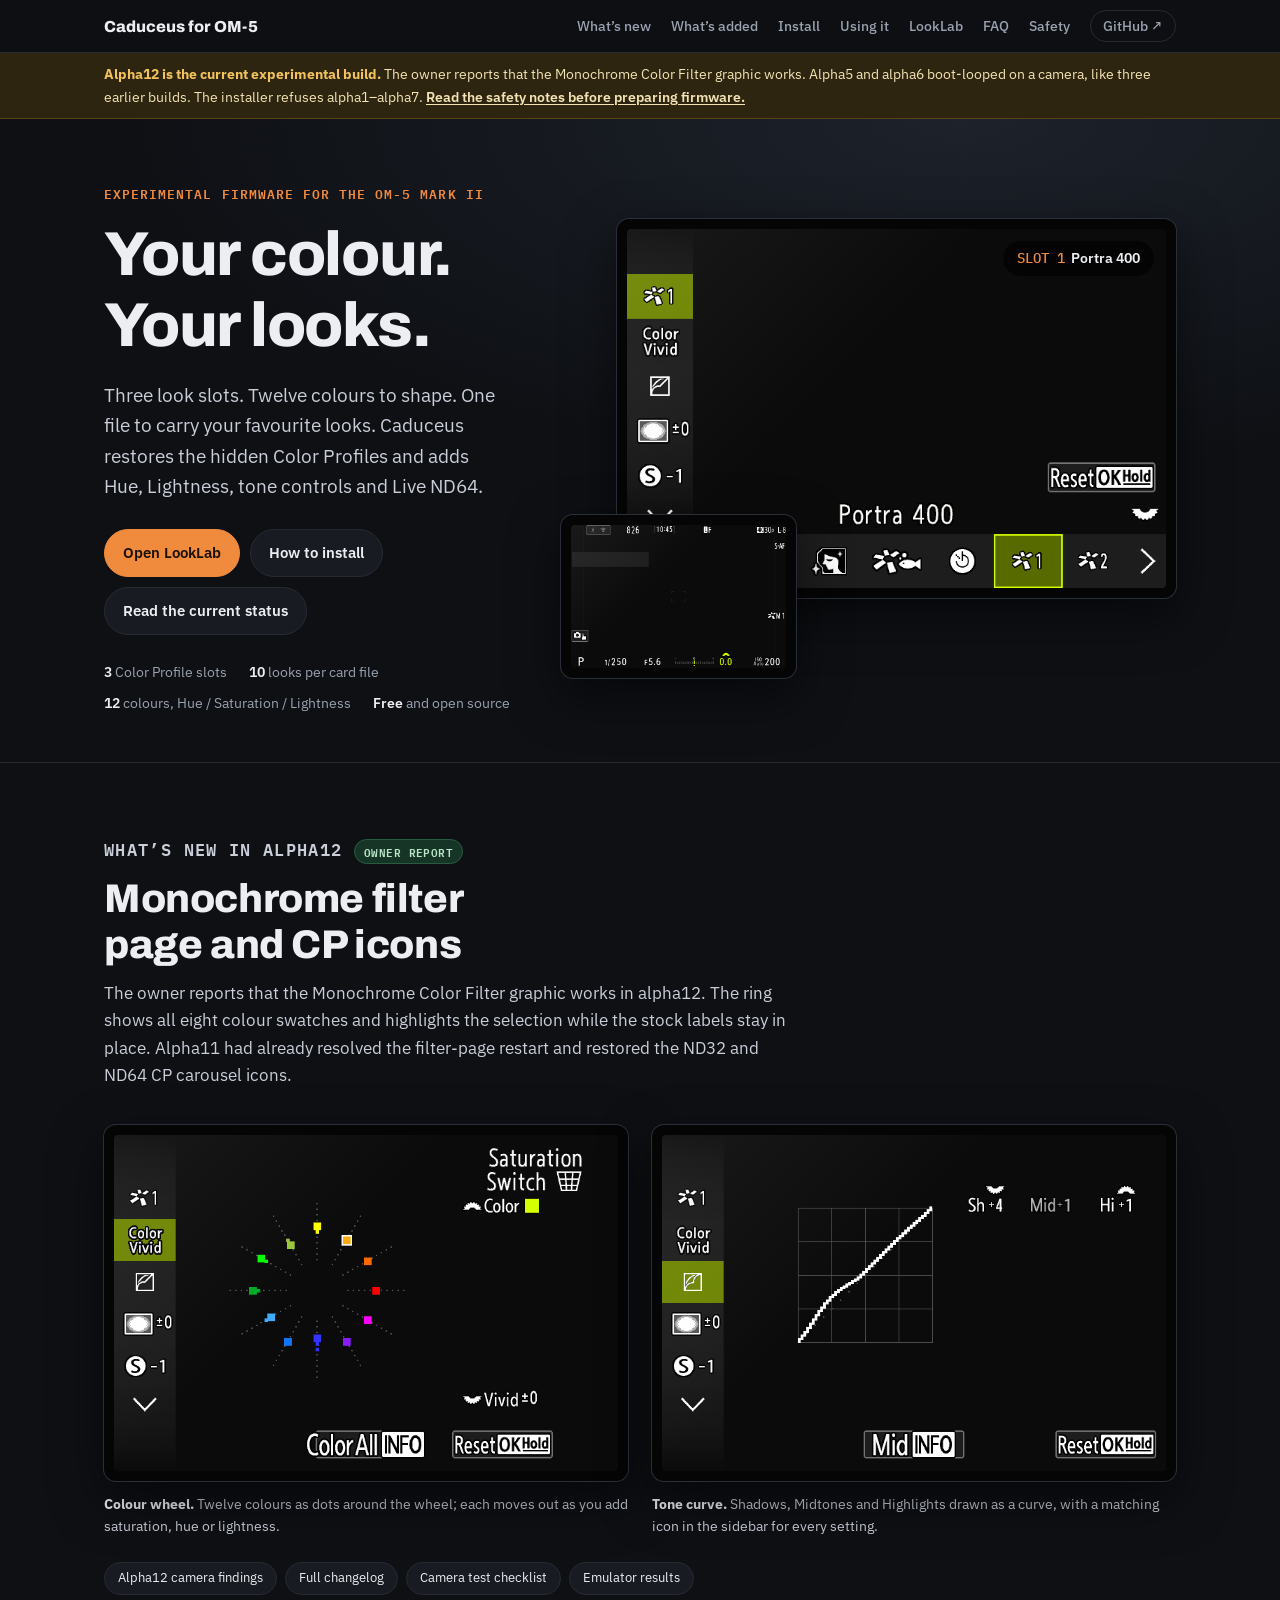
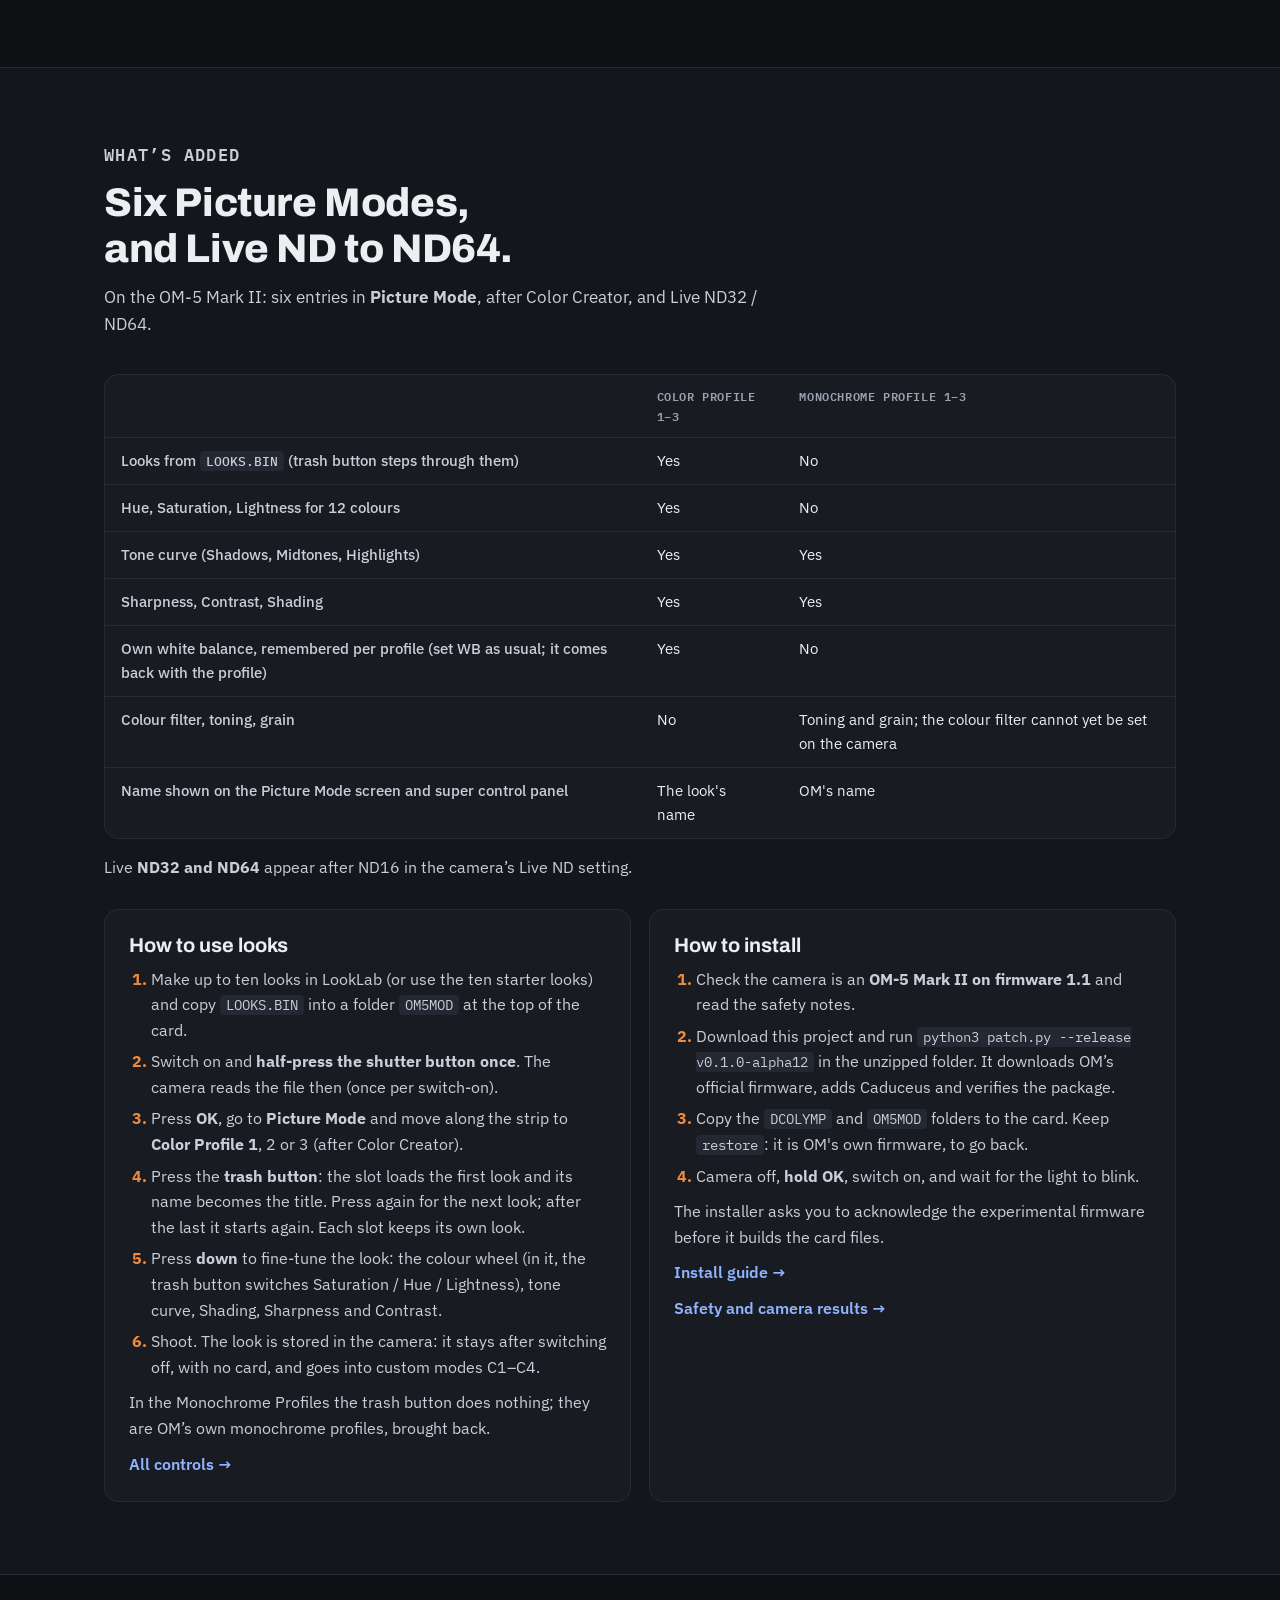
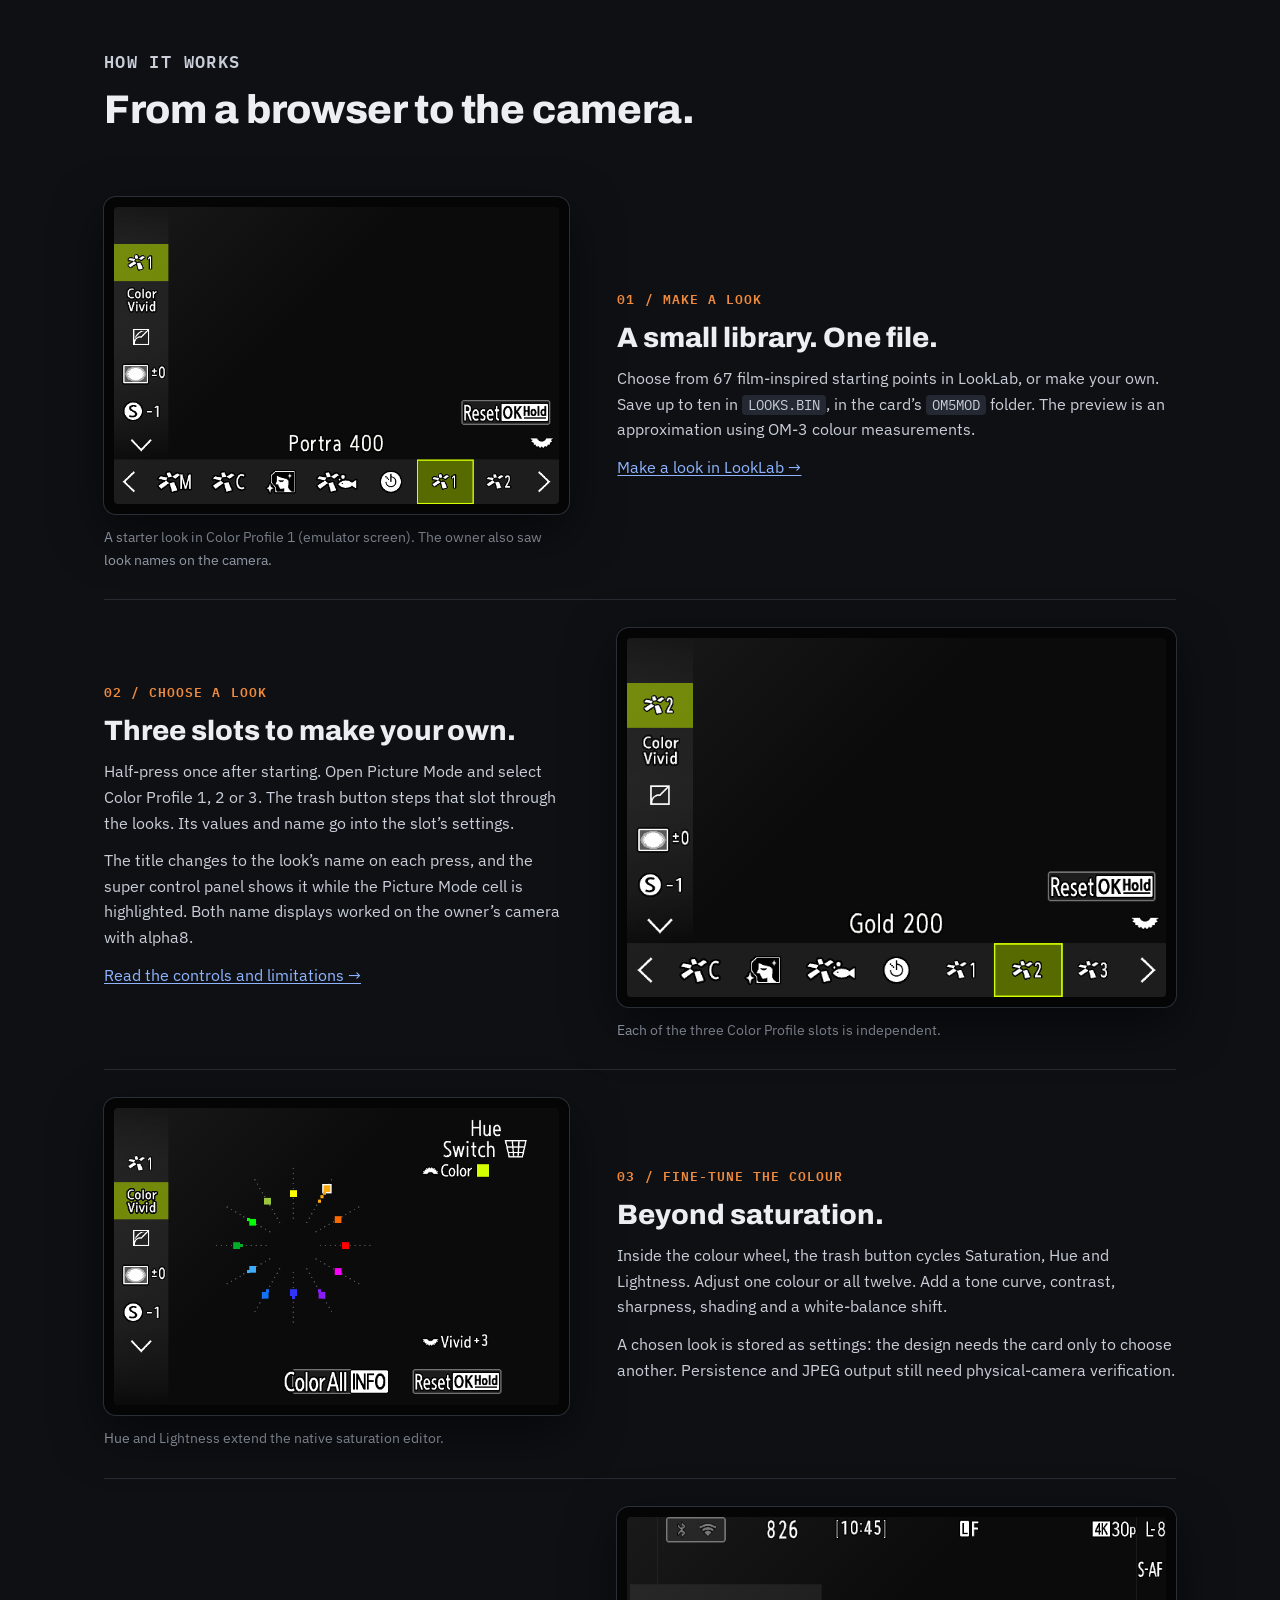
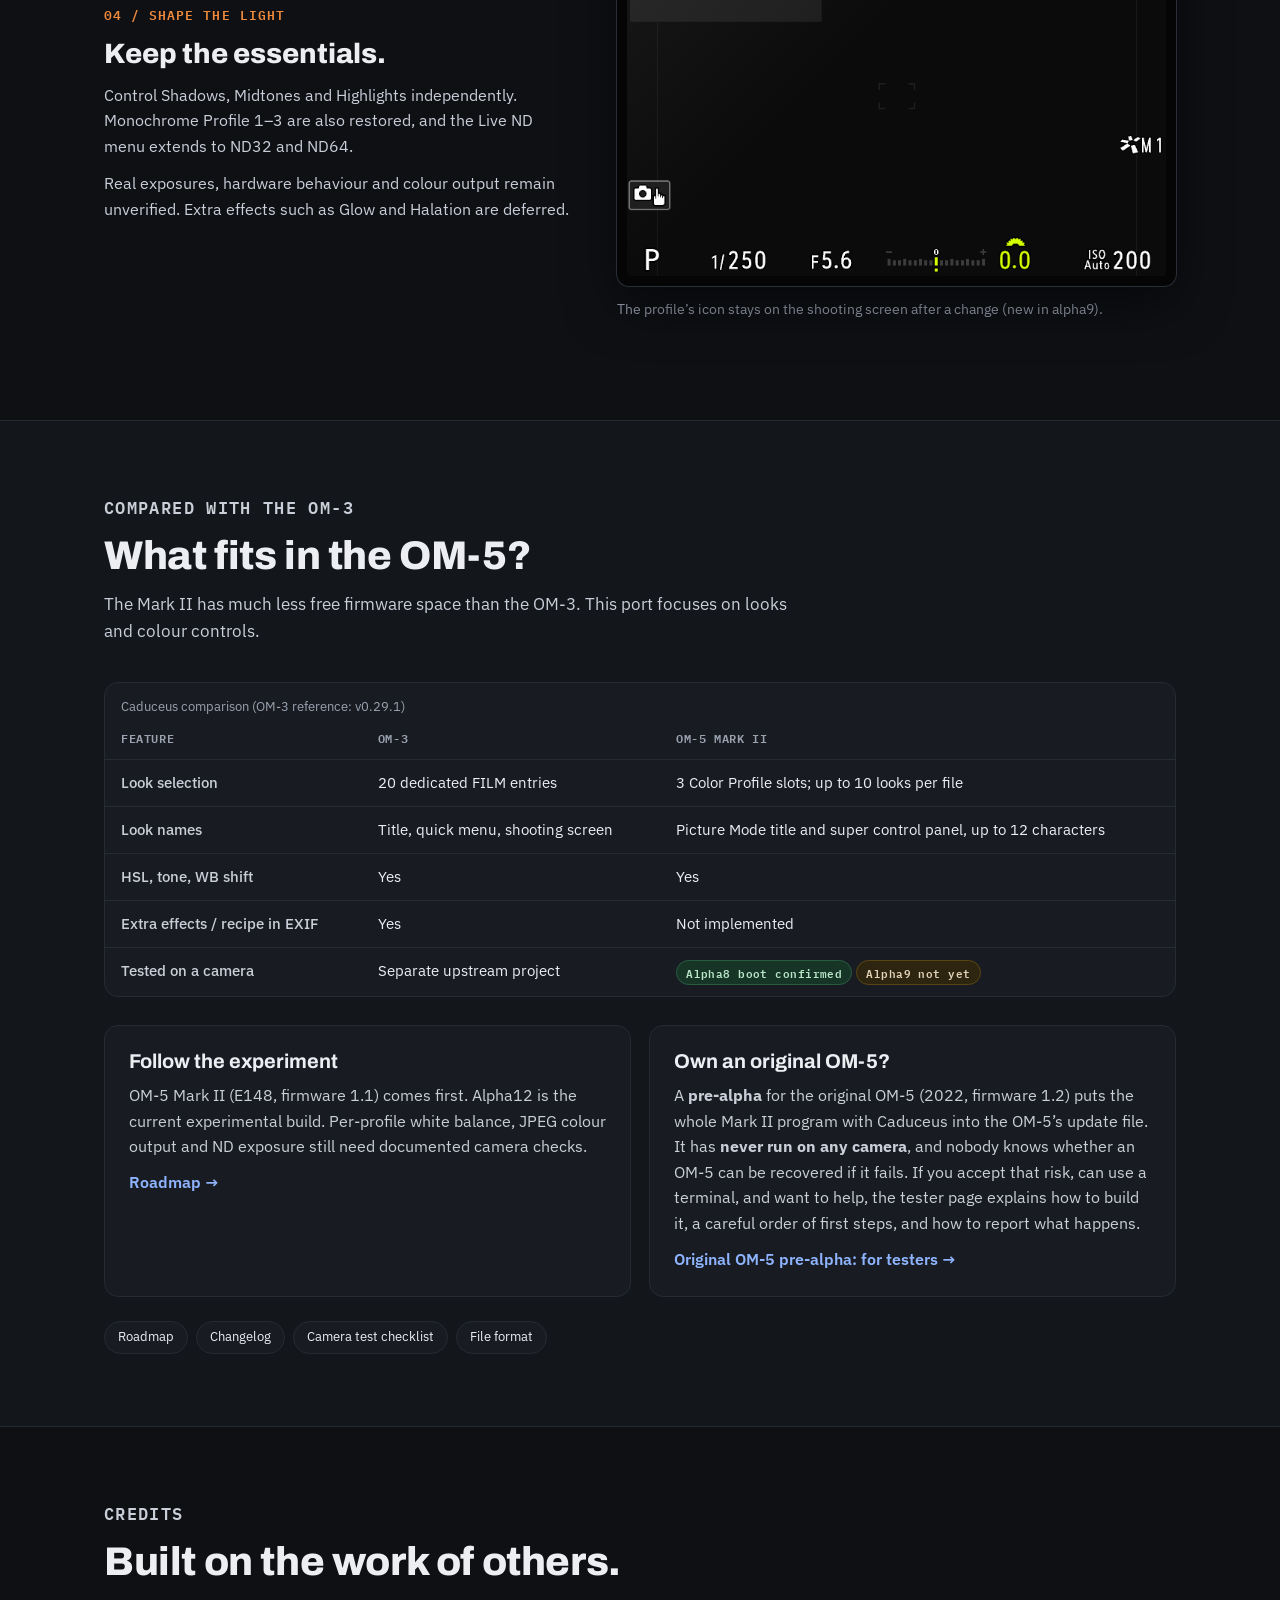
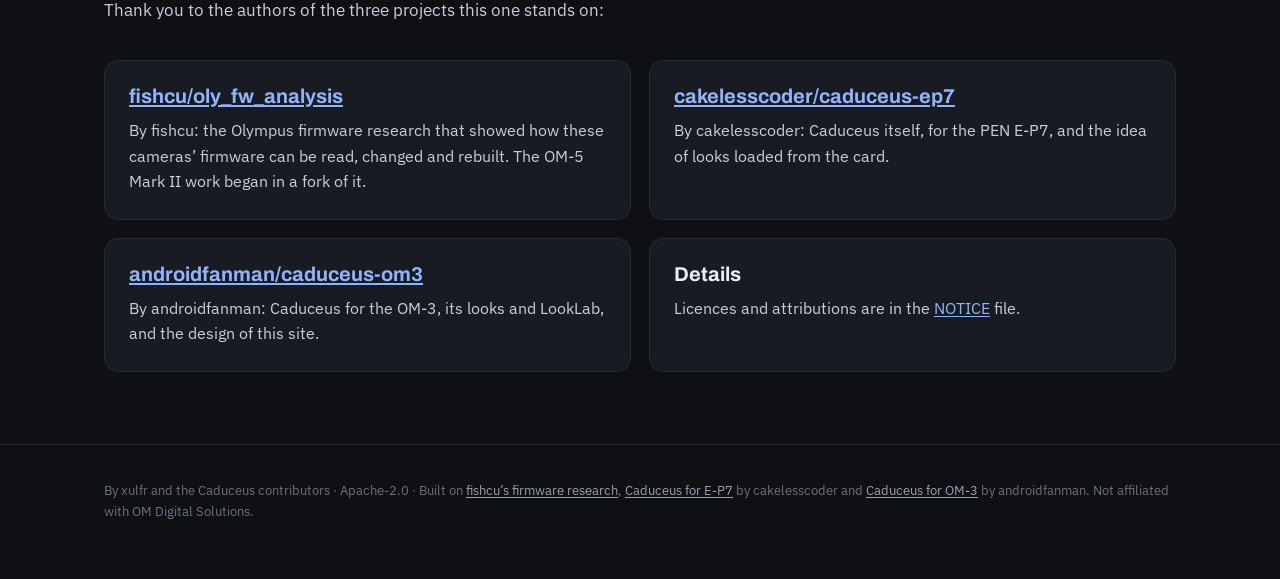
==== commit ff4967d9: "Record alpha12 owner results and update the release site" ====
--- a/index.html
+++ b/index.html
@@ -3,7 +3,7 @@
 <head>
 <meta charset="utf-8"><meta name="viewport" content="width=device-width, initial-scale=1">
 <title>Caduceus for OM-5 · Looks, your way</title>
-<meta name="description" content="Experimental OM-5 Mark II firmware: three look slots, one LOOKS.BIN, full colour controls and Live ND64. Alpha11 is the camera-checked baseline. Alpha10 booted and restarted on the filter page. Alpha12 awaits a camera check.">
+<meta name="description" content="Experimental OM-5 Mark II firmware: three look slots, one LOOKS.BIN, full colour controls and Live ND64. The owner reports that alpha12 fixes the Monochrome Color Filter graphic.">
 <link rel="preconnect" href="https://fonts.googleapis.com">
 <link href="https://fonts.googleapis.com/css2?family=Archivo:wght@500;700;800&family=IBM+Plex+Sans:wght@400;500;600;700&family=IBM+Plex+Mono:wght@400;500;600&display=swap" rel="stylesheet">
 <style>
@@ -135,7 +135,7 @@
   <a class="tab" href="pages/safety/">Safety</a>
   <a class="tab gh" href="https://github.com/xulfr/caduceus-om5">GitHub ↗</a>
 </div></nav>
-<div class="banner"><div class="in"><strong>Use alpha11 until alpha12 is checked on a camera.</strong> Alpha10 booted and restarted on the Monochrome Color Filter page. The installer defaults to alpha12. Alpha5 and alpha6 boot-looped on a camera, like three earlier builds. The installer refuses alpha1–alpha7. <a href="pages/safety/">Read the safety notes before preparing firmware.</a></div></div>
+<div class="banner"><div class="in"><strong>Alpha12 is the current experimental build.</strong> The owner reports that the Monochrome Color Filter graphic works. Alpha5 and alpha6 boot-looped on a camera, like three earlier builds. The installer refuses alpha1–alpha7. <a href="pages/safety/">Read the safety notes before preparing firmware.</a></div></div>
 <main id="content">
 
 <div class="hero"><div class="in">
@@ -154,15 +154,15 @@
 
 <section id="new"><div class="in">
   <div class="head">
-    <p class="eyebrow">What’s new in alpha12 <span class="status emu">Camera check pending</span></p>
+    <p class="eyebrow">What’s new in alpha12 <span class="status cam">Owner report</span></p>
     <h2>Monochrome filter page and CP icons</h2>
-    <p>The owner confirmed that alpha11 fixed the filter-page restart and the missing CP icons. Alpha12 adds the filter ring with the stock labels and layout. The colour wheel and tone curve are shown below.</p>
+    <p>The owner reports that the Monochrome Color Filter graphic works in alpha12. The ring shows all eight colour swatches and highlights the selection while the stock labels stay in place. Alpha11 had already resolved the filter-page restart and restored the ND32 and ND64 CP carousel icons.</p>
   </div>
   <div class="grid2">
     <figure><div class="lcd"><img loading="lazy" src="pages/showcase/img/wheel-sat.png" width="720" height="480" alt="Emulator colour wheel in Saturation mode with twelve coloured dots"></div><figcaption><b>Colour wheel.</b> Twelve colours as dots around the wheel; each moves out as you add saturation, hue or lightness.</figcaption></figure>
     <figure><div class="lcd"><img loading="lazy" src="pages/showcase/img/tone.png" width="720" height="480" alt="Emulator tone curve page with Shadows +4 and Highlights +1"></div><figcaption><b>Tone curve.</b> Shadows, Midtones and Highlights drawn as a curve, with a matching icon in the sidebar for every setting.</figcaption></figure>
   </div>
-  <div class="links"><a href="pages/changelog/">Full changelog</a><a href="pages/first-flash/">Camera test checklist</a><a href="https://github.com/xulfr/caduceus-om5/blob/main/tests/alpha12-results.json">Emulator results</a></div>
+  <div class="links"><a href="https://github.com/xulfr/caduceus-om5/blob/main/releases/v0.1.0-alpha12/README.md">Alpha12 camera findings</a><a href="pages/changelog/">Full changelog</a><a href="pages/first-flash/">Camera test checklist</a><a href="https://github.com/xulfr/caduceus-om5/blob/main/tests/alpha12-results.json">Emulator results</a></div>
 </div></section>
 
 <section id="at-a-glance"><div class="in">
@@ -192,10 +192,10 @@
     </ol><p>In the Monochrome Profiles the trash button does nothing; they are OM’s own monochrome profiles, brought back.</p><a class="more" href="pages/using/">All controls →</a></div>
     <div class="card"><h3>How to install</h3><ol>
       <li>Check the camera is an <strong>OM-5 Mark II on firmware 1.1</strong> and read the safety notes.</li>
-      <li>Download this project and run <code>python3 patch.py --release v0.1.0-alpha11</code> in the unzipped folder. It downloads OM’s official firmware, adds Caduceus and verifies the package.</li>
+      <li>Download this project and run <code>python3 patch.py --release v0.1.0-alpha12</code> in the unzipped folder. It downloads OM’s official firmware, adds Caduceus and verifies the package.</li>
       <li>Copy the <code>DCOLYMP</code> and <code>OM5MOD</code> folders to the card. Keep <code>restore</code>: it is OM's own firmware, to go back.</li>
       <li>Camera off, <strong>hold OK</strong>, switch on, and wait for the light to blink.</li>
-    </ol><p>Use alpha11 until alpha12 is checked on a camera.</p><a class="more" href="pages/install/">Install guide →</a><a class="more" href="pages/safety/">Safety and camera results →</a></div>
+    </ol><p>The installer asks you to acknowledge the experimental firmware before it builds the card files.</p><a class="more" href="pages/install/">Install guide →</a><a class="more" href="pages/safety/">Safety and camera results →</a></div>
   </div>
 </div></section>
 
@@ -221,7 +221,7 @@
     <tr><th scope="row">Tested on a camera</th><td>Separate upstream project</td><td><span class="status cam">Alpha8 boot confirmed</span> <span class="status emu">Alpha9 not yet</span></td></tr>
   </tbody></table></div>
   <div class="cards">
-    <div class="card"><h3>Follow the experiment</h3><p>OM-5 Mark II (E148, firmware 1.1) comes first. Alpha11 is the camera-checked baseline. The alpha12 camera check starts with the Monochrome Color Filter page and both dials.</p><a class="more" href="pages/roadmap/">Roadmap →</a></div>
+    <div class="card"><h3>Follow the experiment</h3><p>OM-5 Mark II (E148, firmware 1.1) comes first. Alpha12 is the current experimental build. Per-profile white balance, JPEG colour output and ND exposure still need documented camera checks.</p><a class="more" href="pages/roadmap/">Roadmap →</a></div>
     <div class="card"><h3>Own an original OM-5?</h3><p>A <strong>pre-alpha</strong> for the original OM-5 (2022, firmware 1.2) puts the whole Mark II program with Caduceus into the OM-5’s update file. It has <strong>never run on any camera</strong>, and nobody knows whether an OM-5 can be recovered if it fails. If you accept that risk, can use a terminal, and want to help, the tester page explains how to build it, a careful order of first steps, and how to report what happens.</p><a class="more" href="pages/om5-prealpha/">Original OM-5 pre-alpha: for testers →</a></div>
   </div>
   <div class="links"><a href="pages/roadmap/">Roadmap</a><a href="pages/changelog/">Changelog</a><a href="pages/first-flash/">Camera test checklist</a><a href="pages/formats/">File format</a></div>
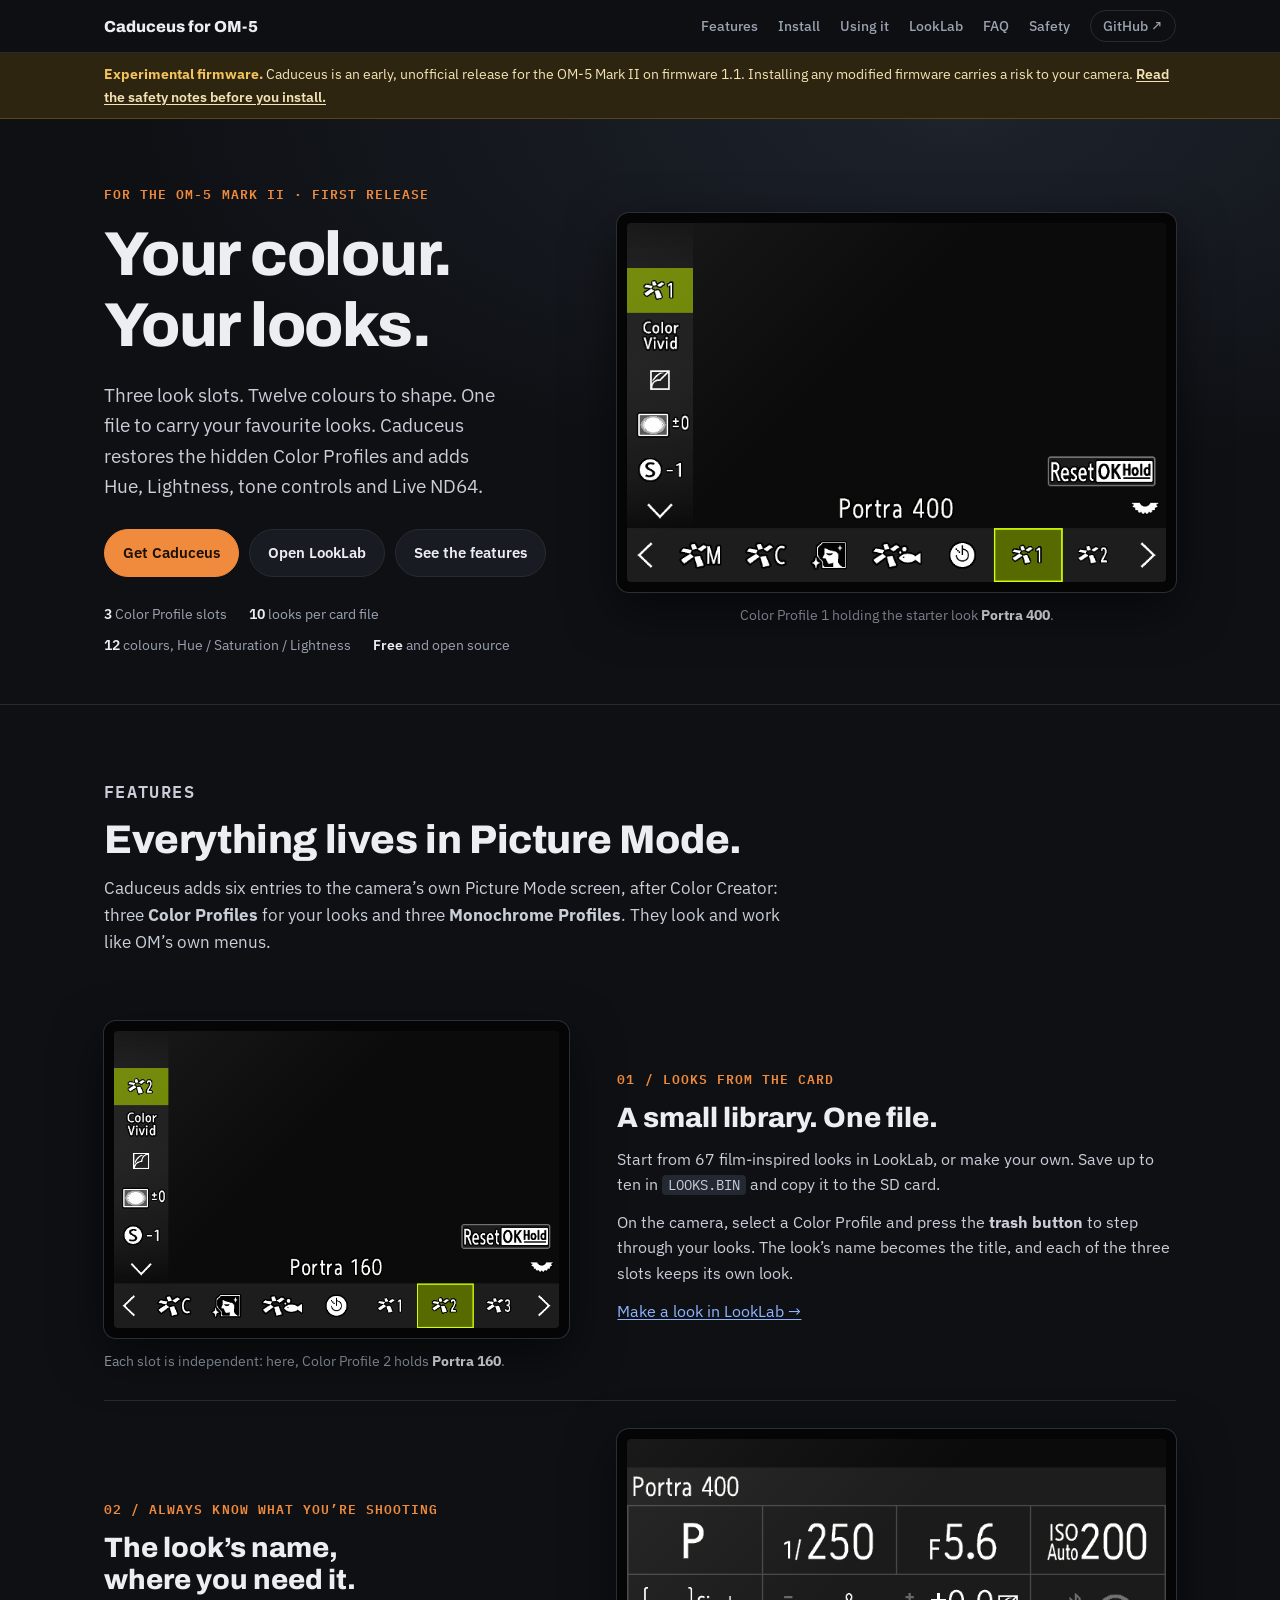
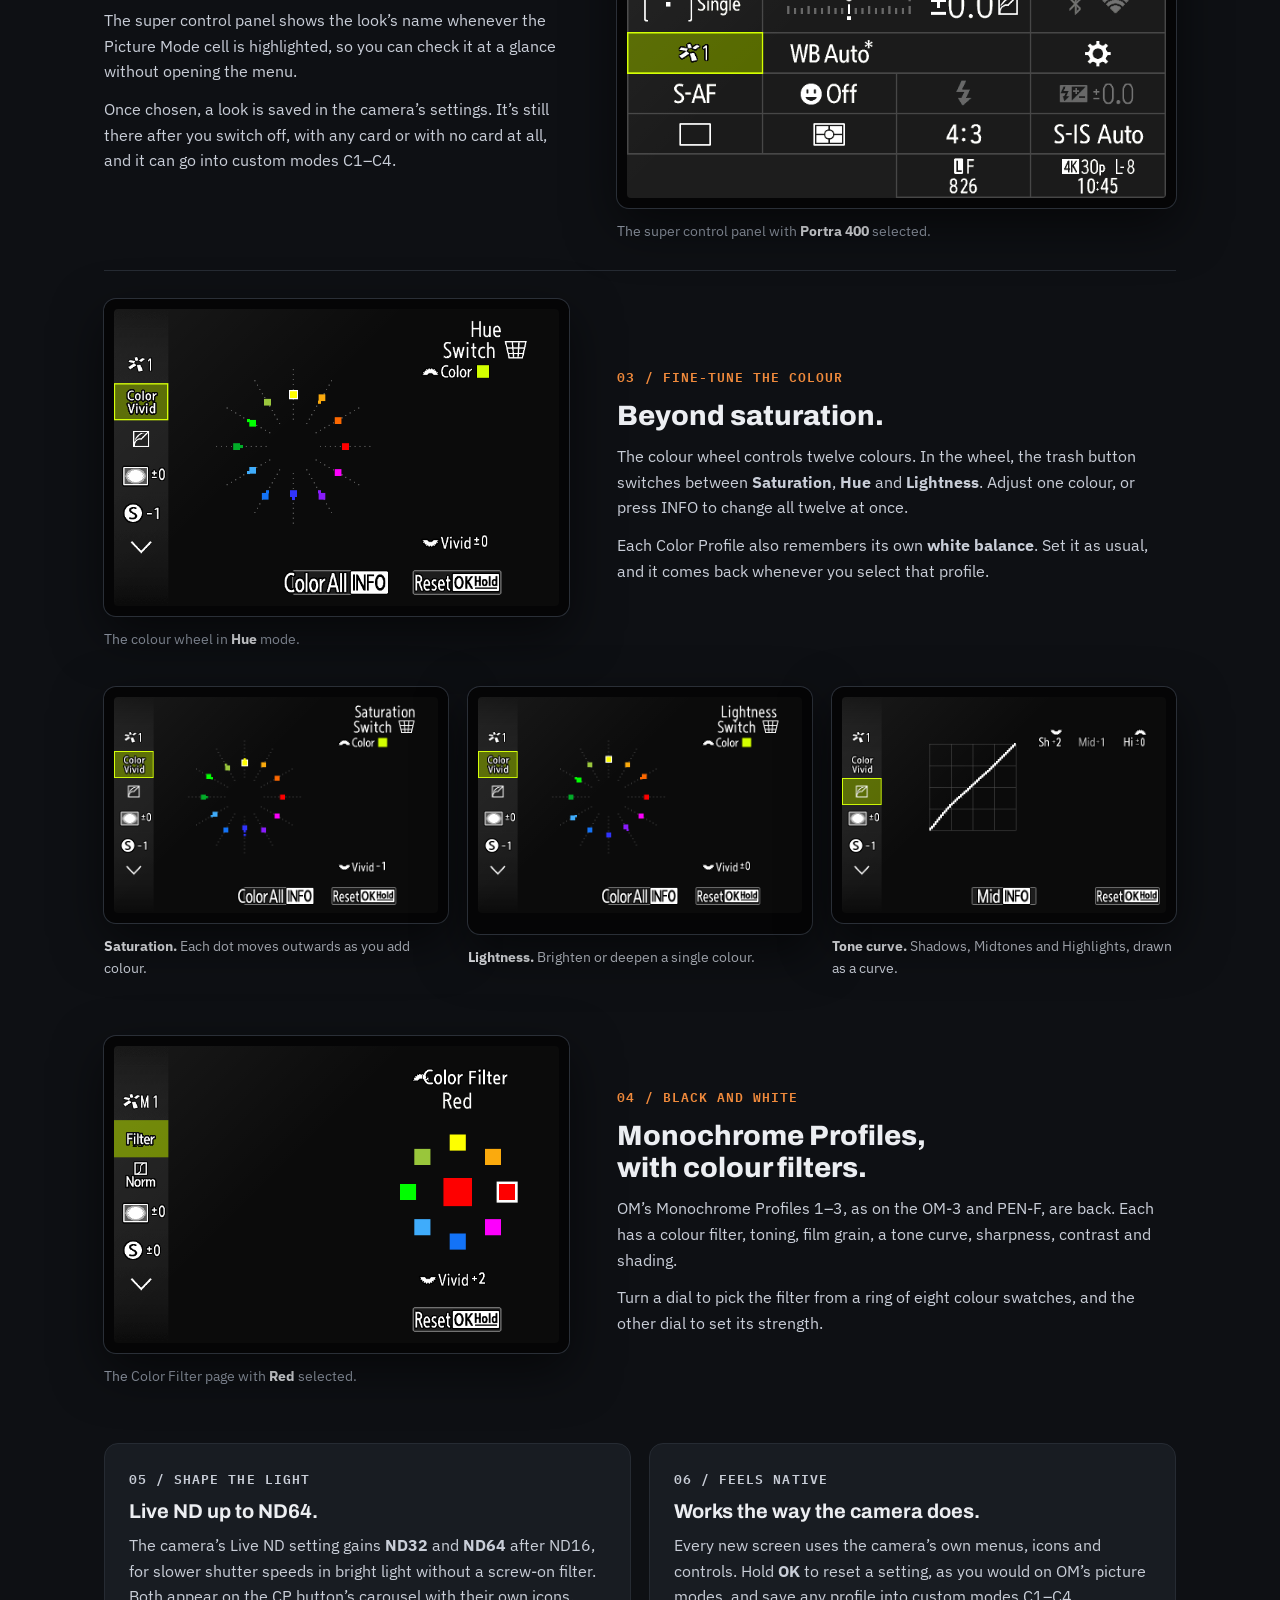
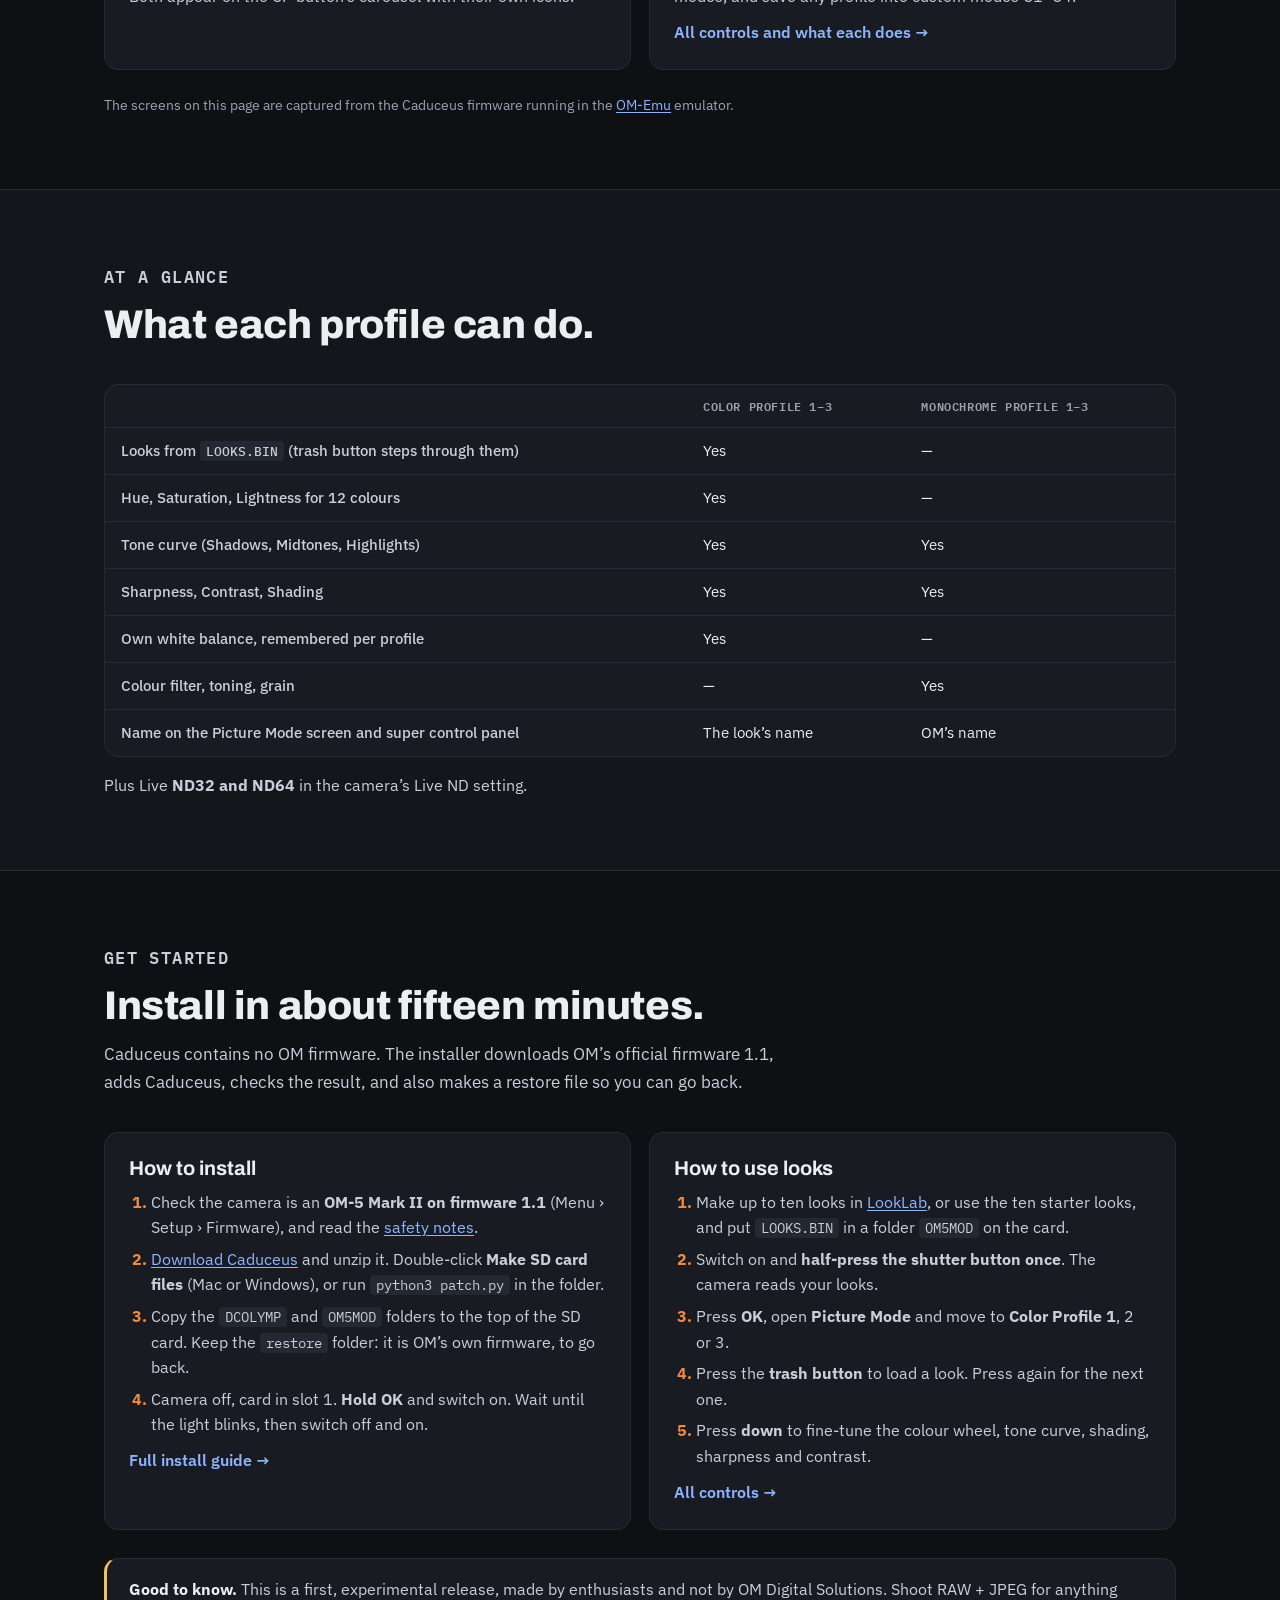
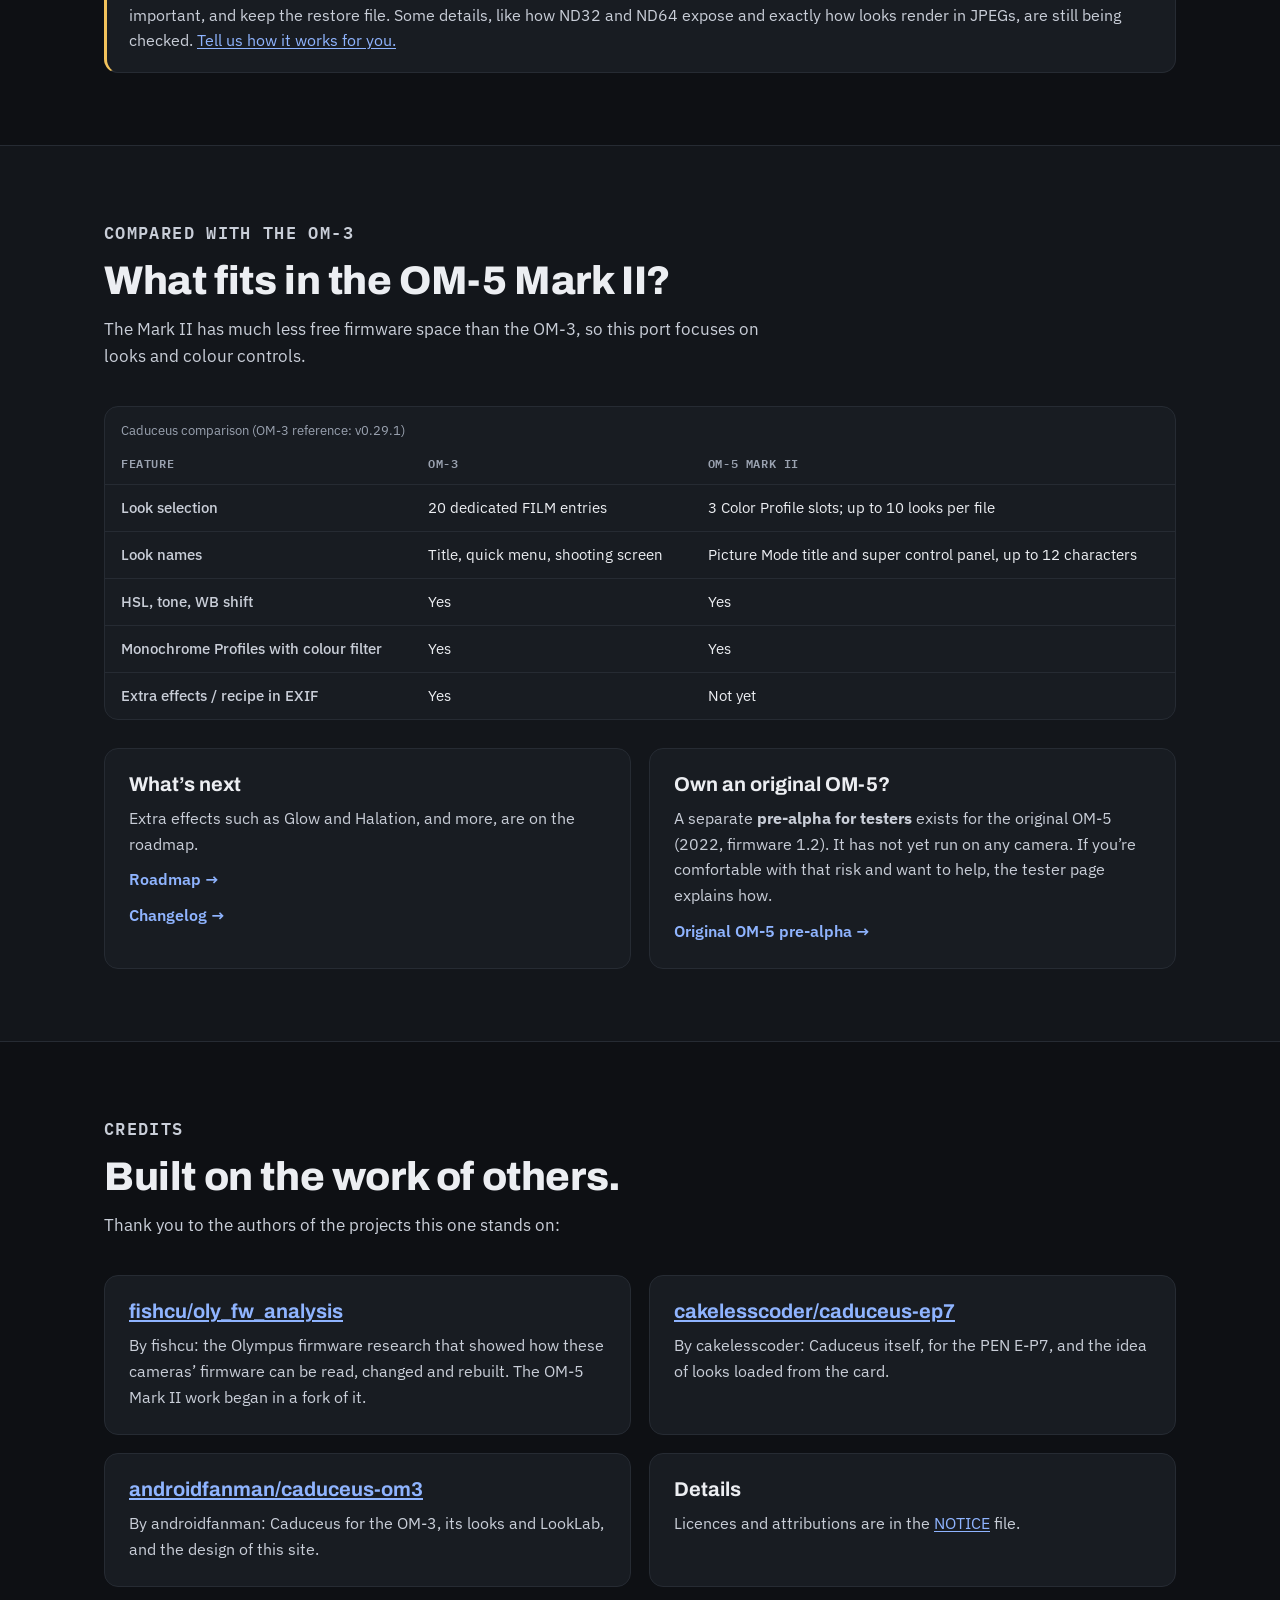
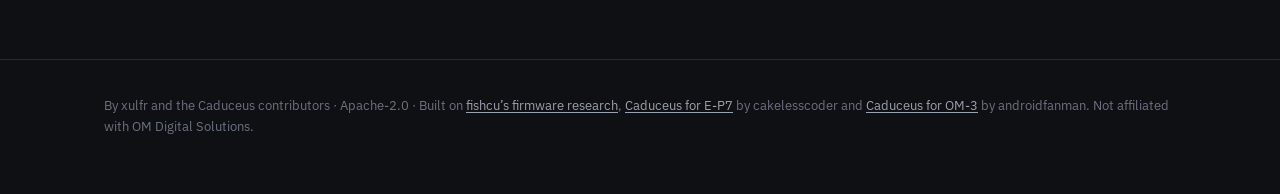
==== commit 391eff8f: "Rework the site as a product page with fresh alpha12 screens Rewrite the home page around the featur" ====
--- a/index.html
+++ b/index.html
@@ -3,7 +3,7 @@
 <head>
 <meta charset="utf-8"><meta name="viewport" content="width=device-width, initial-scale=1">
 <title>Caduceus for OM-5 · Looks, your way</title>
-<meta name="description" content="Experimental OM-5 Mark II firmware: three look slots, one LOOKS.BIN, full colour controls and Live ND64. The owner reports that alpha12 fixes the Monochrome Color Filter graphic.">
+<meta name="description" content="Free, open-source firmware add-on for the OM-5 Mark II: three Color Profile slots, looks loaded from the SD card, Hue / Saturation / Lightness for twelve colours, tone curves, Monochrome Profiles with colour filters and Live ND64.">
 <link rel="preconnect" href="https://fonts.googleapis.com">
 <link href="https://fonts.googleapis.com/css2?family=Archivo:wght@500;700;800&family=IBM+Plex+Sans:wght@400;500;600;700&family=IBM+Plex+Mono:wght@400;500;600&display=swap" rel="stylesheet">
 <style>
@@ -64,10 +64,7 @@
 .hero .ctas { display: flex; flex-wrap: wrap; gap: 10px; margin-top: 28px; }
 .hero .facts { display: flex; flex-wrap: wrap; gap: 8px 22px; margin-top: 26px; color: var(--muted); font-size: 14px; }
 .hero .facts b { color: var(--ink); font-weight: 600; }
-.hero-visual { position: relative; padding-bottom: 80px; }
-.hero-small { position: absolute; left: -56px; bottom: 0; width: 42%; }
-.hero-tag { position: absolute; right: 22px; top: 22px; z-index: 1; background: rgba(0,0,0,.62); border-radius: 999px; padding: 6px 14px; font-size: 14px; font-weight: 600; }
-.hero-tag span { color: var(--accent); font-family: var(--mono); font-weight: 500; margin-right: 6px; }
+.hero-visual figcaption { text-align: center; }
 
 section { padding: 72px 0; border-top: 1px solid var(--line); scroll-margin-top: 56px; }
 section:nth-of-type(even) { background: var(--bg2); }
@@ -79,7 +76,11 @@
 .status.cam { color: var(--good); background: var(--good-bg); border: 1px solid var(--good-line); }
 
 .grid2 { display: grid; grid-template-columns: repeat(2, minmax(0, 1fr)); gap: 24px; }
-.grid2 figcaption { color: var(--soft); }
+.grid2 figcaption, .grid3 figcaption { color: var(--soft); }
+.grid3 { display: grid; grid-template-columns: repeat(3, minmax(0, 1fr)); gap: 20px; margin: 8px 0 28px; }
+.note { margin-top: 28px; padding: 18px 22px; background: var(--panel); border: 1px solid var(--line); border-left: 3px solid var(--warn); border-radius: var(--radius); color: var(--soft); }
+.note b { color: var(--ink); }
+.shots { margin-top: 24px; color: var(--muted); font-size: 14px; }
 .cards { display: grid; grid-template-columns: repeat(2, minmax(0, 1fr)); gap: 18px; margin-top: 28px; }
 .card { background: var(--panel); border: 1px solid var(--line); border-radius: var(--radius); padding: 24px; display: grid; gap: 10px; align-content: start; }
 .card h3 { font-size: 20px; font-weight: 700; }
@@ -113,122 +114,131 @@
 @media (max-width: 980px) {
   .hero .in, .feature { grid-template-columns: 1fr; gap: 32px; }
   .feature:nth-child(even) > div { order: 0; }
-  .hero-small { left: auto; right: 0; }
-  .grid2 { grid-template-columns: 1fr; }
+  .grid2, .grid3 { grid-template-columns: 1fr; }
 }
 @media (max-width: 680px) {
   .cards { grid-template-columns: 1fr; }
-  .hero-small { position: static; width: 100%; margin-top: 18px; }
-  .hero-visual { padding-bottom: 0; }
 }
 </style>
 </head><body>
 <a class="skip" href="#content">Skip to content</a>
 <nav class="topnav" aria-label="Main"><div class="in">
   <a class="brand" href="./">Caduceus for OM-5</a>
-  <a class="tab" href="#new">What’s new</a>
-  <a class="tab" href="#at-a-glance">What’s added</a>
-  <a class="tab" href="pages/install/">Install</a>
+  <a class="tab" href="#features">Features</a>
+  <a class="tab" href="#install">Install</a>
   <a class="tab" href="pages/using/">Using it</a>
   <a class="tab" href="looklab/">LookLab</a>
   <a class="tab" href="pages/faq/">FAQ</a>
   <a class="tab" href="pages/safety/">Safety</a>
   <a class="tab gh" href="https://github.com/xulfr/caduceus-om5">GitHub ↗</a>
 </div></nav>
-<div class="banner"><div class="in"><strong>Alpha12 is the current experimental build.</strong> The owner reports that the Monochrome Color Filter graphic works. Alpha5 and alpha6 boot-looped on a camera, like three earlier builds. The installer refuses alpha1–alpha7. <a href="pages/safety/">Read the safety notes before preparing firmware.</a></div></div>
+<div class="banner"><div class="in"><strong>Experimental firmware.</strong> Caduceus is an early, unofficial release for the OM-5 Mark II on firmware 1.1. Installing any modified firmware carries a risk to your camera. <a href="pages/safety/">Read the safety notes before you install.</a></div></div>
 <main id="content">
 
 <div class="hero"><div class="in">
   <div>
-    <p class="eyebrow">Experimental firmware for the OM-5 Mark II</p>
+    <p class="eyebrow">For the OM-5 Mark II · First release</p>
     <h1>Your colour.<br>Your looks.</h1>
     <p class="sub">Three look slots. Twelve colours to shape. One file to carry your favourite looks. Caduceus restores the hidden Color Profiles and adds Hue, Lightness, tone controls and Live ND64.</p>
-    <div class="ctas"><a class="btn primary" href="looklab/">Open LookLab</a><a class="btn" href="pages/install/">How to install</a><a class="btn" href="pages/safety/">Read the current status</a></div>
+    <div class="ctas"><a class="btn primary" href="#install">Get Caduceus</a><a class="btn" href="looklab/">Open LookLab</a><a class="btn" href="#features">See the features</a></div>
     <div class="facts"><span><b>3</b> Color Profile slots</span><span><b>10</b> looks per card file</span><span><b>12</b> colours, Hue / Saturation / Lightness</span><span><b>Free</b> and open source</span></div>
   </div>
-  <div class="hero-visual">
-    <div class="lcd"><span class="hero-tag"><span>SLOT 1</span>Portra 400</span><img src="pages/showcase/img/film-title.png" width="720" height="480" alt="Emulator Picture Mode screen: Color Profile 1 with the look name Portra 400 as the title"></div>
-    <div class="lcd hero-small"><img src="pages/showcase/img/shooting-icon.png" width="720" height="480" alt="Emulator shooting screen showing the Monochrome Profile 1 icon"></div>
-  </div>
+  <figure class="hero-visual">
+    <div class="lcd"><img src="pages/showcase/img/film-title.png" width="720" height="480" alt="Picture Mode screen: Color Profile 1 holding the look Portra 400, with its name as the title"></div>
+    <figcaption>Color Profile 1 holding the starter look <b>Portra 400</b>.</figcaption>
+  </figure>
 </div></div>
 
-<section id="new"><div class="in">
+<section id="features"><div class="in">
   <div class="head">
-    <p class="eyebrow">What’s new in alpha12 <span class="status cam">Owner report</span></p>
-    <h2>Monochrome filter page and CP icons</h2>
-    <p>The owner reports that the Monochrome Color Filter graphic works in alpha12. The ring shows all eight colour swatches and highlights the selection while the stock labels stay in place. Alpha11 had already resolved the filter-page restart and restored the ND32 and ND64 CP carousel icons.</p>
-  </div>
-  <div class="grid2">
-    <figure><div class="lcd"><img loading="lazy" src="pages/showcase/img/wheel-sat.png" width="720" height="480" alt="Emulator colour wheel in Saturation mode with twelve coloured dots"></div><figcaption><b>Colour wheel.</b> Twelve colours as dots around the wheel; each moves out as you add saturation, hue or lightness.</figcaption></figure>
-    <figure><div class="lcd"><img loading="lazy" src="pages/showcase/img/tone.png" width="720" height="480" alt="Emulator tone curve page with Shadows +4 and Highlights +1"></div><figcaption><b>Tone curve.</b> Shadows, Midtones and Highlights drawn as a curve, with a matching icon in the sidebar for every setting.</figcaption></figure>
-  </div>
-  <div class="links"><a href="https://github.com/xulfr/caduceus-om5/blob/main/releases/v0.1.0-alpha12/README.md">Alpha12 camera findings</a><a href="pages/changelog/">Full changelog</a><a href="pages/first-flash/">Camera test checklist</a><a href="https://github.com/xulfr/caduceus-om5/blob/main/tests/alpha12-results.json">Emulator results</a></div>
+    <p class="eyebrow">Features</p>
+    <h2>Everything lives in Picture Mode.</h2>
+    <p>Caduceus adds six entries to the camera’s own Picture Mode screen, after Color Creator: three <strong>Color Profiles</strong> for your looks and three <strong>Monochrome Profiles</strong>. They look and work like OM’s own menus.</p>
+  </div>
+
+  <div class="feature"><div><p class="k">01 / Looks from the card</p><h3>A small library. One file.</h3><p>Start from 67 film-inspired looks in LookLab, or make your own. Save up to ten in <code>LOOKS.BIN</code> and copy it to the SD card.</p><p>On the camera, select a Color Profile and press the <strong>trash button</strong> to step through your looks. The look’s name becomes the title, and each of the three slots keeps its own look.</p><p><a href="looklab/">Make a look in LookLab →</a></p></div>
+    <figure><div class="lcd"><img loading="lazy" src="pages/showcase/img/film-slot2.png" width="720" height="480" alt="Picture Mode screen: Color Profile 2 holding the look Portra 160"></div><figcaption>Each slot is independent: here, Color Profile 2 holds <b>Portra 160</b>.</figcaption></figure></div>
+
+  <div class="feature"><div><p class="k">02 / Always know what you’re shooting</p><h3>The look’s name, where you need it.</h3><p>The super control panel shows the look’s name whenever the Picture Mode cell is highlighted, so you can check it at a glance without opening the menu.</p><p>Once chosen, a look is saved in the camera’s settings. It’s still there after you switch off, with any card or with no card at all, and it can go into custom modes C1–C4.</p></div>
+    <figure><div class="lcd"><img loading="lazy" src="pages/showcase/img/scp-name.png" width="720" height="480" alt="Super control panel with Color Profile 1 highlighted and the look name Portra 400 on the top line"></div><figcaption>The super control panel with <b>Portra 400</b> selected.</figcaption></figure></div>
+
+  <div class="feature"><div><p class="k">03 / Fine-tune the colour</p><h3>Beyond saturation.</h3><p>The colour wheel controls twelve colours. In the wheel, the trash button switches between <strong>Saturation</strong>, <strong>Hue</strong> and <strong>Lightness</strong>. Adjust one colour, or press INFO to change all twelve at once.</p><p>Each Color Profile also remembers its own <strong>white balance</strong>. Set it as usual, and it comes back whenever you select that profile.</p></div>
+    <figure><div class="lcd"><img loading="lazy" src="pages/showcase/img/wheel-hue.png" width="720" height="480" alt="Colour wheel in Hue mode with twelve coloured dots shifted by the look"></div><figcaption>The colour wheel in <b>Hue</b> mode.</figcaption></figure></div>
+  <div class="grid3">
+    <figure><div class="lcd"><img loading="lazy" src="pages/showcase/img/wheel-sat.png" width="720" height="480" alt="Colour wheel in Saturation mode"></div><figcaption><b>Saturation.</b> Each dot moves outwards as you add colour.</figcaption></figure>
+    <figure><div class="lcd"><img loading="lazy" src="pages/showcase/img/wheel-light.png" width="720" height="480" alt="Colour wheel in Lightness mode"></div><figcaption><b>Lightness.</b> Brighten or deepen a single colour.</figcaption></figure>
+    <figure><div class="lcd"><img loading="lazy" src="pages/showcase/img/tone.png" width="720" height="480" alt="Tone curve page with Shadows +2, Midtones +1 and Highlights 0"></div><figcaption><b>Tone curve.</b> Shadows, Midtones and Highlights, drawn as a curve.</figcaption></figure>
+  </div>
+
+  <div class="feature"><div><p class="k">04 / Black and white</p><h3>Monochrome Profiles, with colour filters.</h3><p>OM’s Monochrome Profiles 1–3, as on the OM-3 and PEN-F, are back. Each has a colour filter, toning, film grain, a tone curve, sharpness, contrast and shading.</p><p>Turn a dial to pick the filter from a ring of eight colour swatches, and the other dial to set its strength.</p></div>
+    <figure><div class="lcd"><img loading="lazy" src="pages/showcase/img/filter.png" width="720" height="480" alt="Monochrome Profile 1 Color Filter page with eight colour swatches in a ring and Red selected"></div><figcaption>The Color Filter page with <b>Red</b> selected.</figcaption></figure></div>
+
+  <div class="cards">
+    <div class="card"><p class="eyebrow">05 / Shape the light</p><h3>Live ND up to ND64.</h3><p>The camera’s Live ND setting gains <strong>ND32</strong> and <strong>ND64</strong> after ND16, for slower shutter speeds in bright light without a screw-on filter. Both appear on the CP button’s carousel with their own icons.</p></div>
+    <div class="card"><p class="eyebrow">06 / Feels native</p><h3>Works the way the camera does.</h3><p>Every new screen uses the camera’s own menus, icons and controls. Hold <strong>OK</strong> to reset a setting, as you would on OM’s picture modes, and save any profile into custom modes C1–C4.</p><a class="more" href="pages/using/">All controls and what each does →</a></div>
+  </div>
+
+  <p class="shots">The screens on this page are captured from the Caduceus firmware running in the <a href="https://github.com/xulfr/om-emu">OM-Emu</a> emulator.</p>
 </div></section>
 
 <section id="at-a-glance"><div class="in">
   <div class="head">
-    <p class="eyebrow">What’s added</p>
-    <h2>Six Picture Modes, and Live ND to ND64.</h2>
-    <p>On the OM-5 Mark II: six entries in <strong>Picture Mode</strong>, after Color Creator, and Live ND32 / ND64.</p>
+    <p class="eyebrow">At a glance</p>
+    <h2>What each profile can do.</h2>
   </div>
   <div class="tablewrap"><table><thead><tr><th scope="col"></th><th scope="col">Color Profile 1–3</th><th scope="col">Monochrome Profile 1–3</th></tr></thead><tbody>
-    <tr><th scope="row">Looks from <code>LOOKS.BIN</code> (trash button steps through them)</th><td>Yes</td><td>No</td></tr>
-    <tr><th scope="row">Hue, Saturation, Lightness for 12 colours</th><td>Yes</td><td>No</td></tr>
+    <tr><th scope="row">Looks from <code>LOOKS.BIN</code> (trash button steps through them)</th><td>Yes</td><td>—</td></tr>
+    <tr><th scope="row">Hue, Saturation, Lightness for 12 colours</th><td>Yes</td><td>—</td></tr>
     <tr><th scope="row">Tone curve (Shadows, Midtones, Highlights)</th><td>Yes</td><td>Yes</td></tr>
     <tr><th scope="row">Sharpness, Contrast, Shading</th><td>Yes</td><td>Yes</td></tr>
-    <tr><th scope="row">Own white balance, remembered per profile (set WB as usual; it comes back with the profile)</th><td>Yes</td><td>No</td></tr>
-    <tr><th scope="row">Colour filter, toning, grain</th><td>No</td><td>Toning and grain; the colour filter cannot yet be set on the camera</td></tr>
-    <tr><th scope="row">Name shown on the Picture Mode screen and super control panel</th><td>The look's name</td><td>OM's name</td></tr>
+    <tr><th scope="row">Own white balance, remembered per profile</th><td>Yes</td><td>—</td></tr>
+    <tr><th scope="row">Colour filter, toning, grain</th><td>—</td><td>Yes</td></tr>
+    <tr><th scope="row">Name on the Picture Mode screen and super control panel</th><td>The look’s name</td><td>OM’s name</td></tr>
   </tbody></table></div>
-  <p class="after">Live <strong>ND32 and ND64</strong> appear after ND16 in the camera’s Live ND setting.</p>
-  <div class="cards">
+  <p class="after">Plus Live <strong>ND32 and ND64</strong> in the camera’s Live ND setting.</p>
+</div></section>
+
+<section id="install"><div class="in">
+  <div class="head">
+    <p class="eyebrow">Get started</p>
+    <h2>Install in about fifteen minutes.</h2>
+    <p>Caduceus contains no OM firmware. The installer downloads OM’s official firmware 1.1, adds Caduceus, checks the result, and also makes a restore file so you can go back.</p>
+  </div>
+  <div class="cards">
+    <div class="card"><h3>How to install</h3><ol>
+      <li>Check the camera is an <strong>OM-5 Mark II on firmware 1.1</strong> (Menu › Setup › Firmware), and read the <a href="pages/safety/">safety notes</a>.</li>
+      <li><a href="https://github.com/xulfr/caduceus-om5/archive/refs/heads/main.zip">Download Caduceus</a> and unzip it. Double-click <strong>Make SD card files</strong> (Mac or Windows), or run <code>python3 patch.py</code> in the folder.</li>
+      <li>Copy the <code>DCOLYMP</code> and <code>OM5MOD</code> folders to the top of the SD card. Keep the <code>restore</code> folder: it is OM’s own firmware, to go back.</li>
+      <li>Camera off, card in slot 1. <strong>Hold OK</strong> and switch on. Wait until the light blinks, then switch off and on.</li>
+    </ol><a class="more" href="pages/install/">Full install guide →</a></div>
     <div class="card"><h3>How to use looks</h3><ol>
-      <li>Make up to ten looks in LookLab (or use the ten starter looks) and copy <code>LOOKS.BIN</code> into a folder <code>OM5MOD</code> at the top of the card.</li>
-      <li>Switch on and <strong>half-press the shutter button once</strong>. The camera reads the file then (once per switch-on).</li>
-      <li>Press <strong>OK</strong>, go to <strong>Picture Mode</strong> and move along the strip to <strong>Color Profile 1</strong>, 2 or 3 (after Color Creator).</li>
-      <li>Press the <strong>trash button</strong>: the slot loads the first look and its name becomes the title. Press again for the next look; after the last it starts again. Each slot keeps its own look.</li>
-      <li>Press <strong>down</strong> to fine-tune the look: the colour wheel (in it, the trash button switches Saturation / Hue / Lightness), tone curve, Shading, Sharpness and Contrast.</li>
-      <li>Shoot. The look is stored in the camera: it stays after switching off, with no card, and goes into custom modes C1–C4.</li>
-    </ol><p>In the Monochrome Profiles the trash button does nothing; they are OM’s own monochrome profiles, brought back.</p><a class="more" href="pages/using/">All controls →</a></div>
-    <div class="card"><h3>How to install</h3><ol>
-      <li>Check the camera is an <strong>OM-5 Mark II on firmware 1.1</strong> and read the safety notes.</li>
-      <li>Download this project and run <code>python3 patch.py --release v0.1.0-alpha12</code> in the unzipped folder. It downloads OM’s official firmware, adds Caduceus and verifies the package.</li>
-      <li>Copy the <code>DCOLYMP</code> and <code>OM5MOD</code> folders to the card. Keep <code>restore</code>: it is OM's own firmware, to go back.</li>
-      <li>Camera off, <strong>hold OK</strong>, switch on, and wait for the light to blink.</li>
-    </ol><p>The installer asks you to acknowledge the experimental firmware before it builds the card files.</p><a class="more" href="pages/install/">Install guide →</a><a class="more" href="pages/safety/">Safety and camera results →</a></div>
-  </div>
-</div></section>
-
-<section aria-label="How looks work"><div class="in">
-  <div class="head"><p class="eyebrow">How it works</p><h2>From a browser to the camera.</h2></div>
-  <div class="feature"><div><p class="k">01 / Make a look</p><h3>A small library. One file.</h3><p>Choose from 67 film-inspired starting points in LookLab, or make your own. Save up to ten in <code>LOOKS.BIN</code>, in the card’s <code>OM5MOD</code> folder. The preview is an approximation using OM-3 colour measurements.</p><p><a href="looklab/">Make a look in LookLab →</a></p></div>
-    <figure><div class="lcd"><img loading="lazy" src="pages/showcase/img/film-title.png" width="720" height="480" alt="Emulator Picture Mode screen with the starter look Portra 400 in Color Profile 1"></div><figcaption>A starter look in Color Profile 1 (emulator screen). The owner also saw look names on the camera.</figcaption></figure></div>
-  <div class="feature"><div><p class="k">02 / Choose a look</p><h3>Three slots to make your own.</h3><p>Half-press once after starting. Open Picture Mode and select Color Profile 1, 2 or 3. The trash button steps that slot through the looks. Its values and name go into the slot’s settings.</p><p>The title changes to the look’s name on each press, and the super control panel shows it while the Picture Mode cell is highlighted. Both name displays worked on the owner’s camera with alpha8.</p><p><a href="pages/using/">Read the controls and limitations →</a></p></div>
-    <figure><div class="lcd"><img loading="lazy" src="pages/showcase/img/film-slot2.png" width="720" height="480" alt="Emulator showing Color Profile 2 holding the look Gold 200"></div><figcaption>Each of the three Color Profile slots is independent.</figcaption></figure></div>
-  <div class="feature"><div><p class="k">03 / Fine-tune the colour</p><h3>Beyond saturation.</h3><p>Inside the colour wheel, the trash button cycles Saturation, Hue and Lightness. Adjust one colour or all twelve. Add a tone curve, contrast, sharpness, shading and a white-balance shift.</p><p>A chosen look is stored as settings: the design needs the card only to choose another. Persistence and JPEG output still need physical-camera verification.</p></div>
-    <figure><div class="lcd"><img loading="lazy" src="pages/showcase/img/wheel-hue.png" width="720" height="480" alt="Emulator colour wheel in Hue mode with Vivid +3"></div><figcaption>Hue and Lightness extend the native saturation editor.</figcaption></figure></div>
-  <div class="feature"><div><p class="k">04 / Shape the light</p><h3>Keep the essentials.</h3><p>Control Shadows, Midtones and Highlights independently. Monochrome Profile 1–3 are also restored, and the Live ND menu extends to ND32 and ND64.</p><p>Real exposures, hardware behaviour and colour output remain unverified. Extra effects such as Glow and Halation are deferred.</p></div>
-    <figure><div class="lcd"><img loading="lazy" src="pages/showcase/img/shooting-icon.png" width="720" height="480" alt="Emulator shooting screen with the Monochrome Profile 1 icon kept after a change"></div><figcaption>The profile’s icon stays on the shooting screen after a change (new in alpha9).</figcaption></figure></div>
+      <li>Make up to ten looks in <a href="looklab/">LookLab</a>, or use the ten starter looks, and put <code>LOOKS.BIN</code> in a folder <code>OM5MOD</code> on the card.</li>
+      <li>Switch on and <strong>half-press the shutter button once</strong>. The camera reads your looks.</li>
+      <li>Press <strong>OK</strong>, open <strong>Picture Mode</strong> and move to <strong>Color Profile 1</strong>, 2 or 3.</li>
+      <li>Press the <strong>trash button</strong> to load a look. Press again for the next one.</li>
+      <li>Press <strong>down</strong> to fine-tune the colour wheel, tone curve, shading, sharpness and contrast.</li>
+    </ol><a class="more" href="pages/using/">All controls →</a></div>
+  </div>
+  <div class="note"><b>Good to know.</b> This is a first, experimental release, made by enthusiasts and not by OM Digital Solutions. Shoot RAW + JPEG for anything important, and keep the restore file. Some details, like how ND32 and ND64 expose and exactly how looks render in JPEGs, are still being checked. <a href="https://github.com/xulfr/caduceus-om5/issues">Tell us how it works for you.</a></div>
 </div></section>
 
 <section><div class="in">
-  <div class="head"><p class="eyebrow">Compared with the OM-3</p><h2>What fits in the OM-5?</h2><p>The Mark II has much less free firmware space than the OM-3. This port focuses on looks and colour controls.</p></div>
+  <div class="head"><p class="eyebrow">Compared with the OM-3</p><h2>What fits in the OM-5 Mark II?</h2><p>The Mark II has much less free firmware space than the OM-3, so this port focuses on looks and colour controls.</p></div>
   <div class="tablewrap"><table><caption>Caduceus comparison (OM-3 reference: v0.29.1)</caption><thead><tr><th scope="col">Feature</th><th scope="col">OM-3</th><th scope="col">OM-5 Mark II</th></tr></thead><tbody>
     <tr><th scope="row">Look selection</th><td>20 dedicated FILM entries</td><td>3 Color Profile slots; up to 10 looks per file</td></tr>
     <tr><th scope="row">Look names</th><td>Title, quick menu, shooting screen</td><td>Picture Mode title and super control panel, up to 12 characters</td></tr>
     <tr><th scope="row">HSL, tone, WB shift</th><td>Yes</td><td>Yes</td></tr>
-    <tr><th scope="row">Extra effects / recipe in EXIF</th><td>Yes</td><td>Not implemented</td></tr>
-    <tr><th scope="row">Tested on a camera</th><td>Separate upstream project</td><td><span class="status cam">Alpha8 boot confirmed</span> <span class="status emu">Alpha9 not yet</span></td></tr>
+    <tr><th scope="row">Monochrome Profiles with colour filter</th><td>Yes</td><td>Yes</td></tr>
+    <tr><th scope="row">Extra effects / recipe in EXIF</th><td>Yes</td><td>Not yet</td></tr>
   </tbody></table></div>
   <div class="cards">
-    <div class="card"><h3>Follow the experiment</h3><p>OM-5 Mark II (E148, firmware 1.1) comes first. Alpha12 is the current experimental build. Per-profile white balance, JPEG colour output and ND exposure still need documented camera checks.</p><a class="more" href="pages/roadmap/">Roadmap →</a></div>
-    <div class="card"><h3>Own an original OM-5?</h3><p>A <strong>pre-alpha</strong> for the original OM-5 (2022, firmware 1.2) puts the whole Mark II program with Caduceus into the OM-5’s update file. It has <strong>never run on any camera</strong>, and nobody knows whether an OM-5 can be recovered if it fails. If you accept that risk, can use a terminal, and want to help, the tester page explains how to build it, a careful order of first steps, and how to report what happens.</p><a class="more" href="pages/om5-prealpha/">Original OM-5 pre-alpha: for testers →</a></div>
-  </div>
-  <div class="links"><a href="pages/roadmap/">Roadmap</a><a href="pages/changelog/">Changelog</a><a href="pages/first-flash/">Camera test checklist</a><a href="pages/formats/">File format</a></div>
+    <div class="card"><h3>What’s next</h3><p>Extra effects such as Glow and Halation, and more, are on the roadmap.</p><a class="more" href="pages/roadmap/">Roadmap →</a><a class="more" href="pages/changelog/">Changelog →</a></div>
+    <div class="card"><h3>Own an original OM-5?</h3><p>A separate <strong>pre-alpha for testers</strong> exists for the original OM-5 (2022, firmware 1.2). It has not yet run on any camera. If you’re comfortable with that risk and want to help, the tester page explains how.</p><a class="more" href="pages/om5-prealpha/">Original OM-5 pre-alpha →</a></div>
+  </div>
 </div></section>
 
 <section id="credits"><div class="in">
-  <div class="head"><p class="eyebrow">Credits</p><h2>Built on the work of others.</h2><p>Thank you to the authors of the three projects this one stands on:</p></div>
+  <div class="head"><p class="eyebrow">Credits</p><h2>Built on the work of others.</h2><p>Thank you to the authors of the projects this one stands on:</p></div>
   <div class="cards">
     <div class="card"><h3><a href="https://github.com/fishcu/oly_fw_analysis">fishcu/oly_fw_analysis</a></h3><p>By fishcu: the Olympus firmware research that showed how these cameras’ firmware can be read, changed and rebuilt. The OM-5 Mark II work began in a fork of it.</p></div>
     <div class="card"><h3><a href="https://github.com/cakelesscoder/caduceus-ep7">cakelesscoder/caduceus-ep7</a></h3><p>By cakelesscoder: Caduceus itself, for the PEN E-P7, and the idea of looks loaded from the card.</p></div>
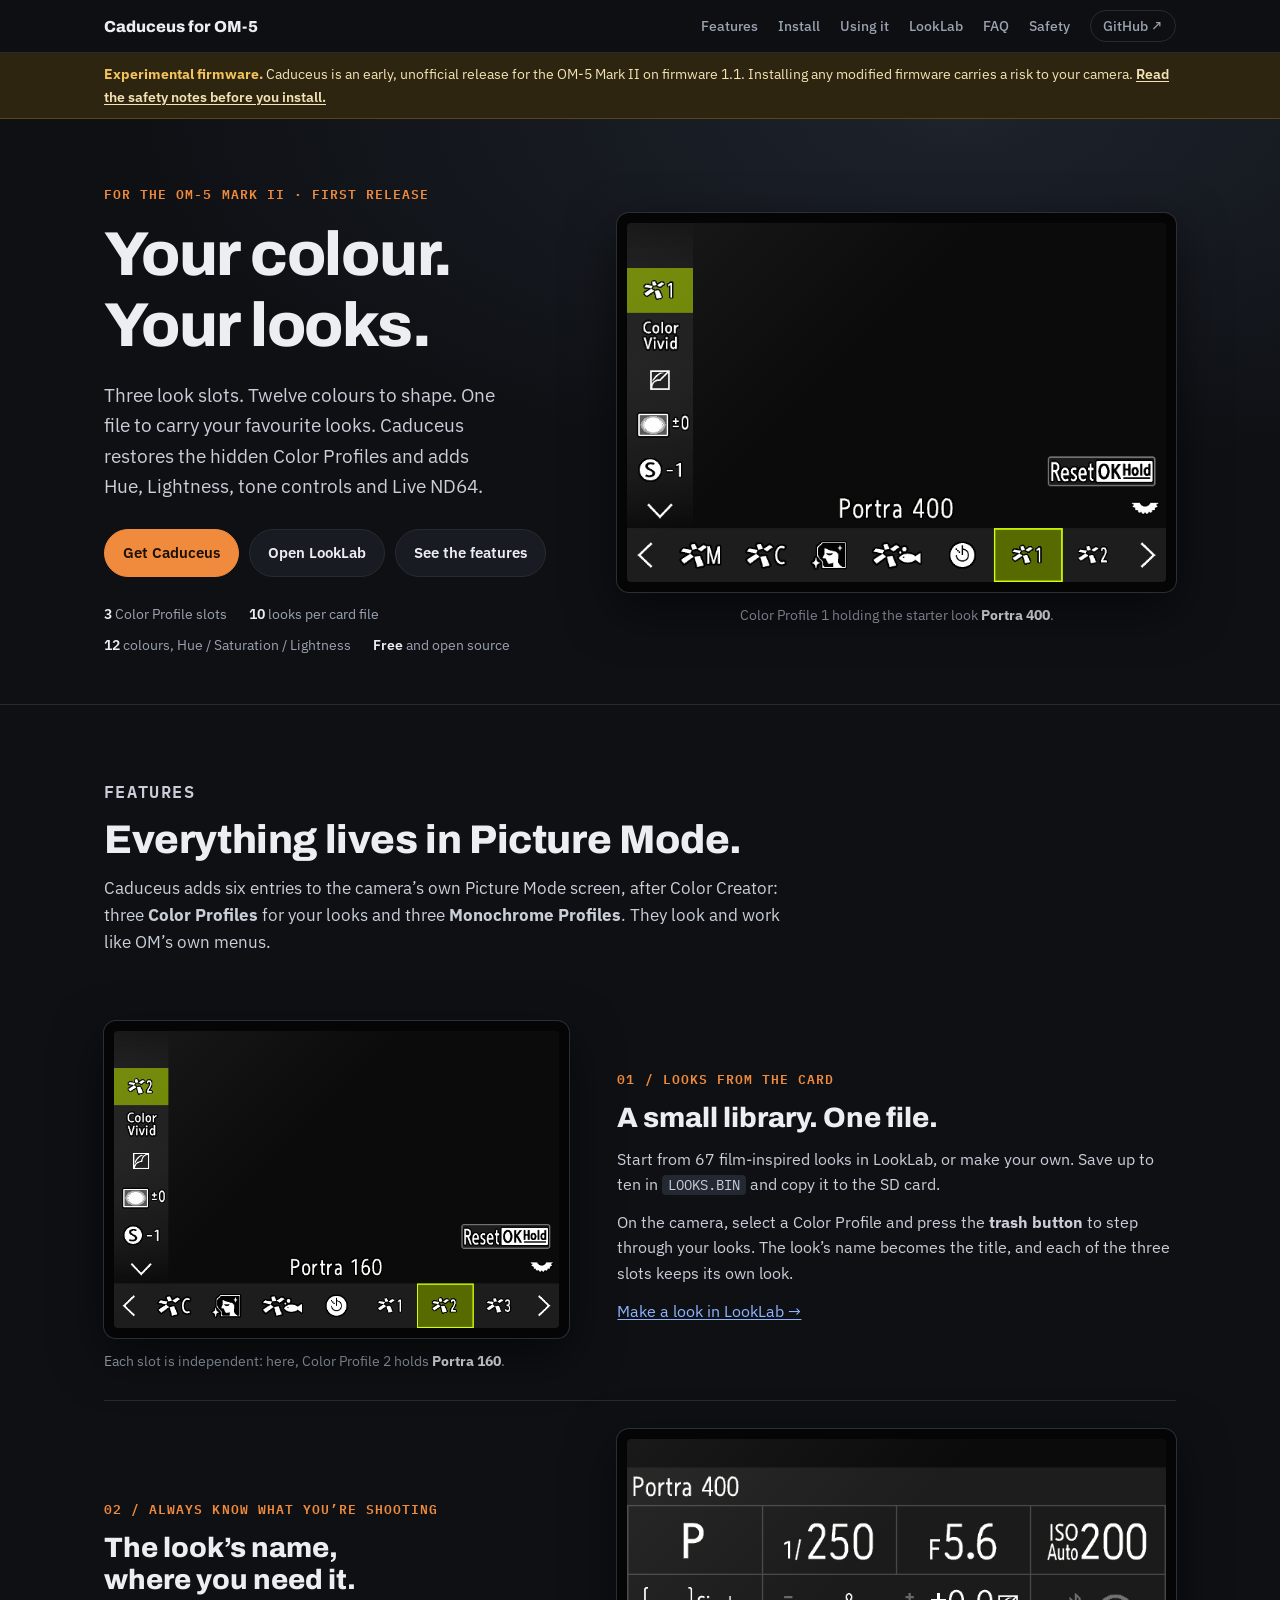
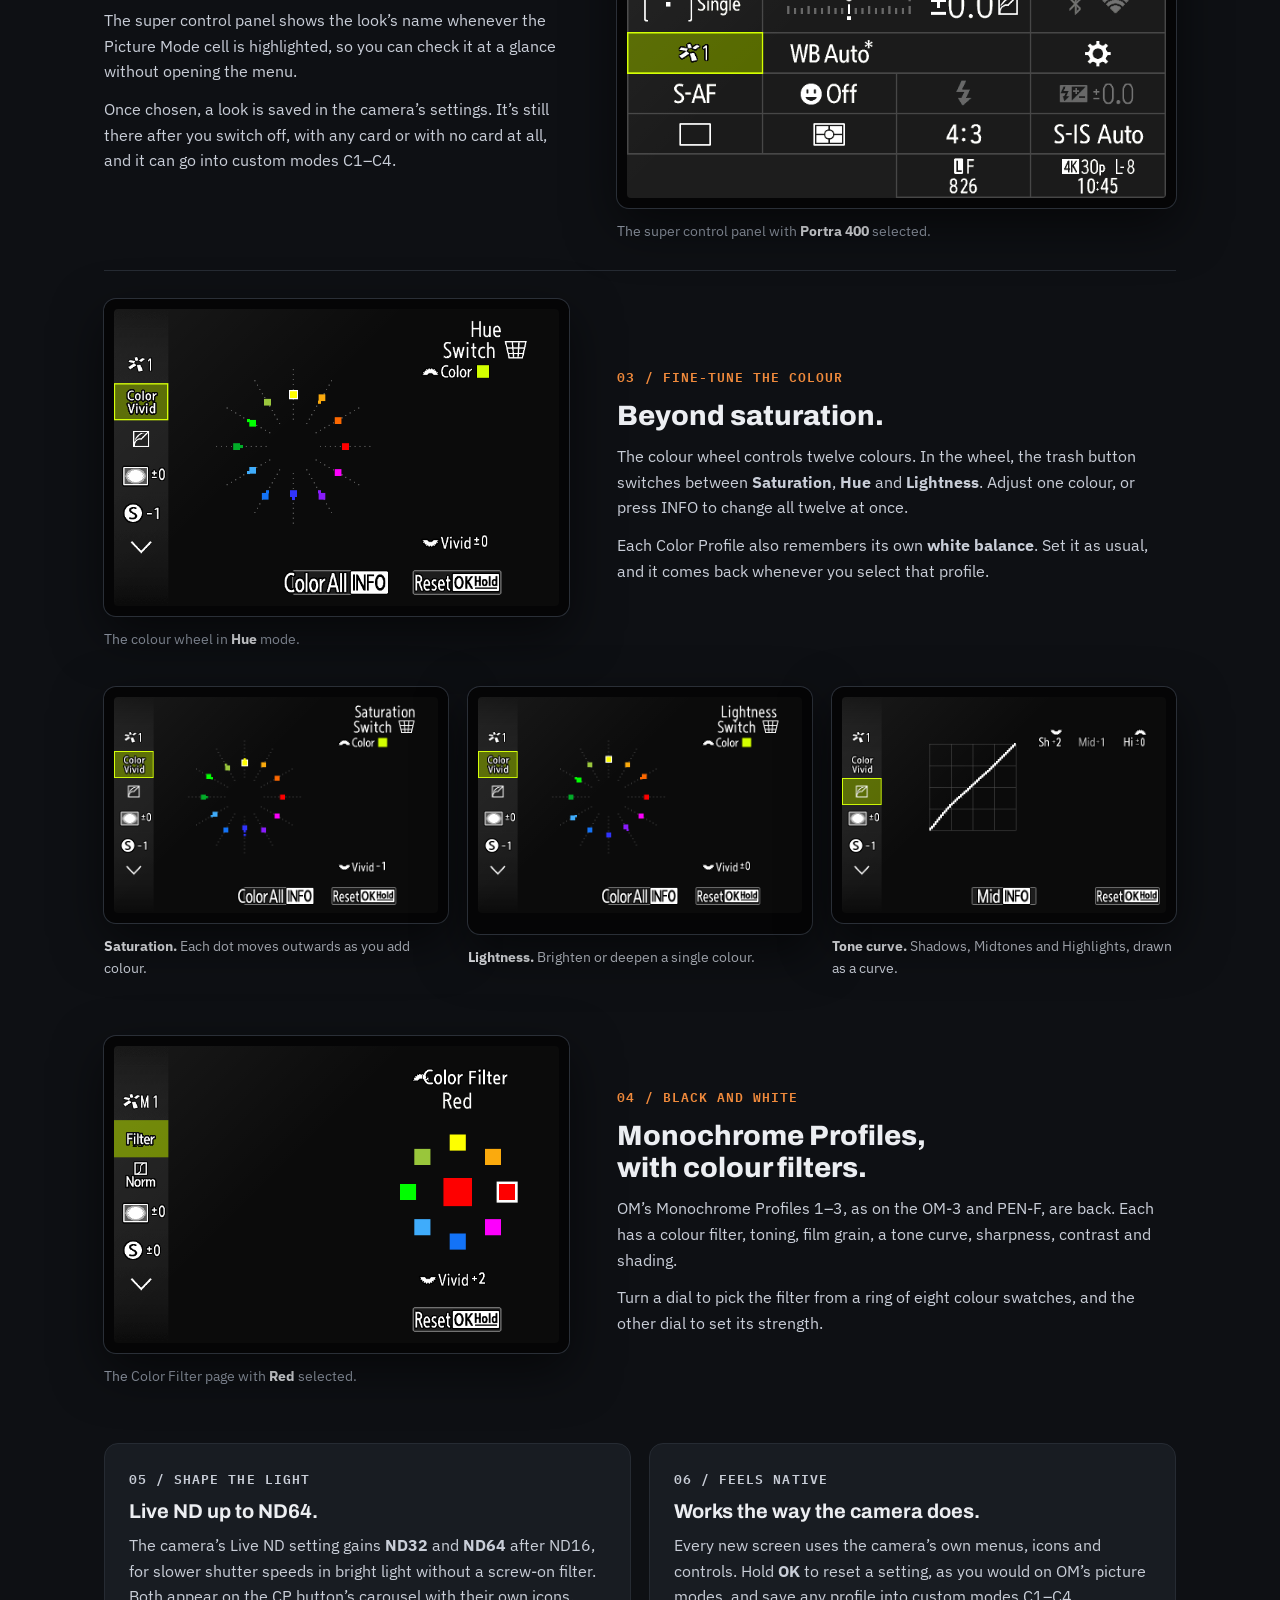
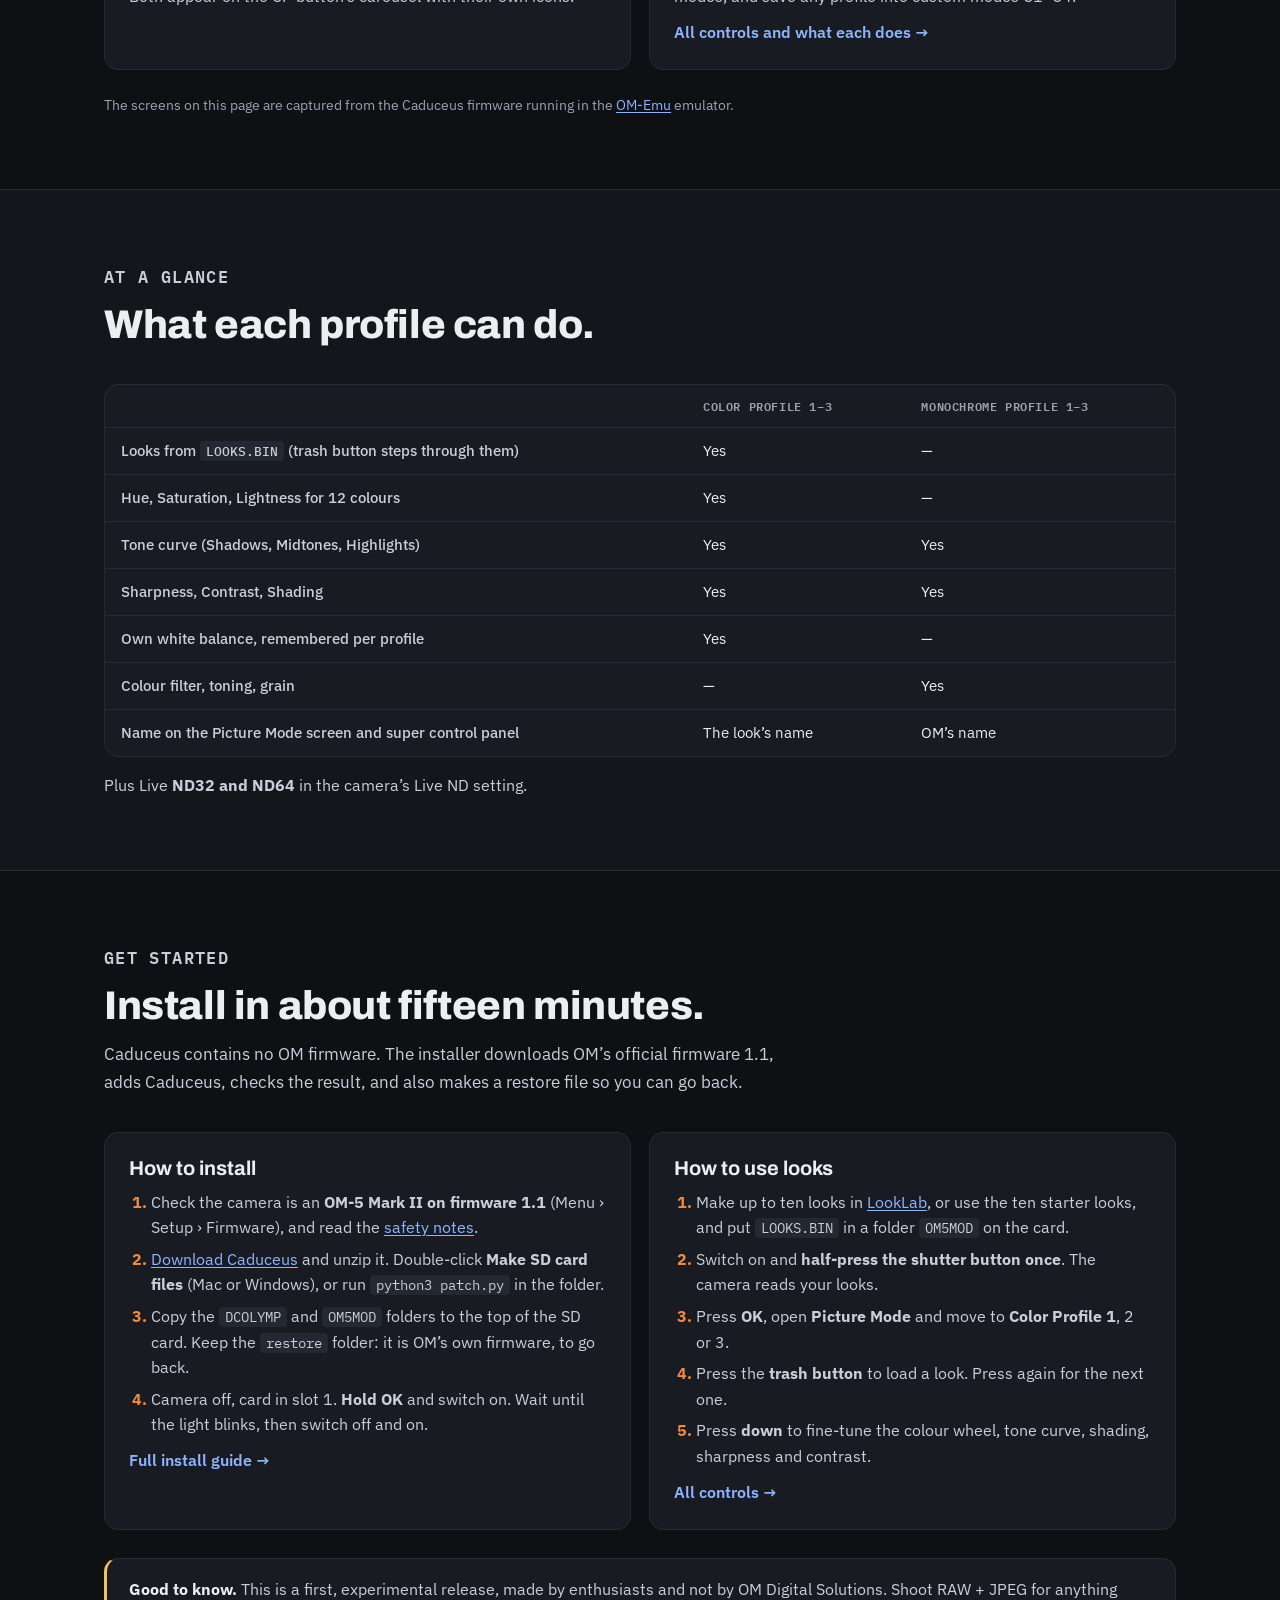
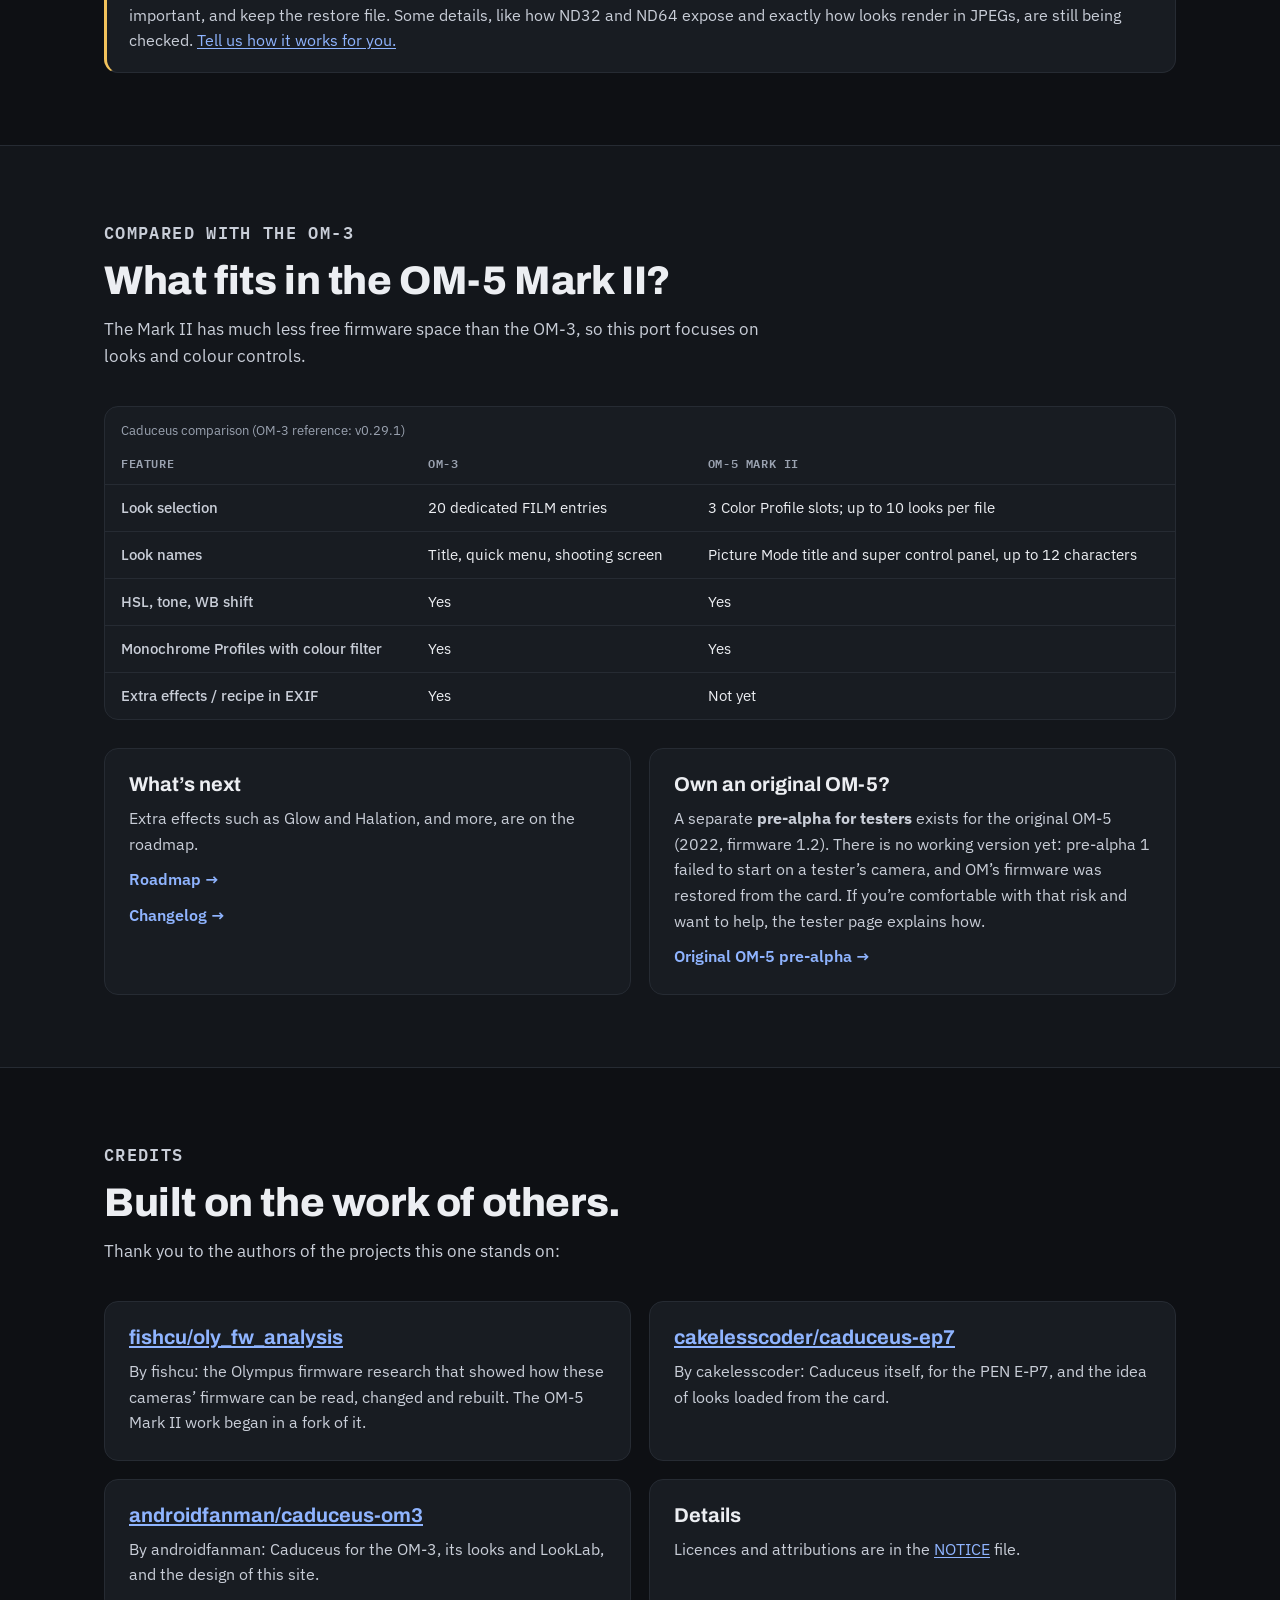
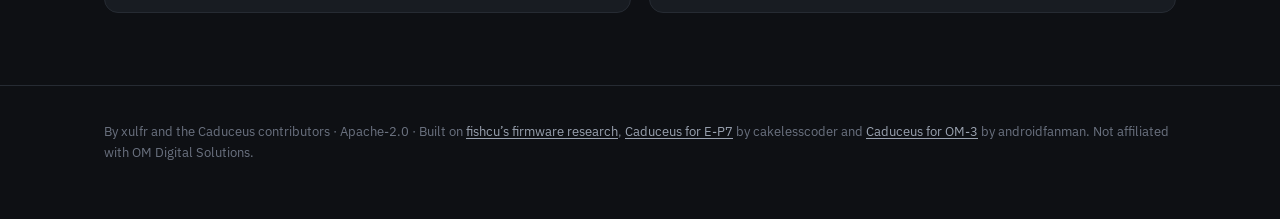
==== commit 3161743e: "Record the original OM-5 pre-alpha 1 camera failure A tester flashed pre-alpha 1 (70788992...d1b4, a" ====
--- a/index.html
+++ b/index.html
@@ -233,7 +233,7 @@
   </tbody></table></div>
   <div class="cards">
     <div class="card"><h3>What’s next</h3><p>Extra effects such as Glow and Halation, and more, are on the roadmap.</p><a class="more" href="pages/roadmap/">Roadmap →</a><a class="more" href="pages/changelog/">Changelog →</a></div>
-    <div class="card"><h3>Own an original OM-5?</h3><p>A separate <strong>pre-alpha for testers</strong> exists for the original OM-5 (2022, firmware 1.2). It has not yet run on any camera. If you’re comfortable with that risk and want to help, the tester page explains how.</p><a class="more" href="pages/om5-prealpha/">Original OM-5 pre-alpha →</a></div>
+    <div class="card"><h3>Own an original OM-5?</h3><p>A separate <strong>pre-alpha for testers</strong> exists for the original OM-5 (2022, firmware 1.2). There is no working version yet: pre-alpha 1 failed to start on a tester’s camera, and OM’s firmware was restored from the card. If you’re comfortable with that risk and want to help, the tester page explains how.</p><a class="more" href="pages/om5-prealpha/">Original OM-5 pre-alpha →</a></div>
   </div>
 </div></section>
 
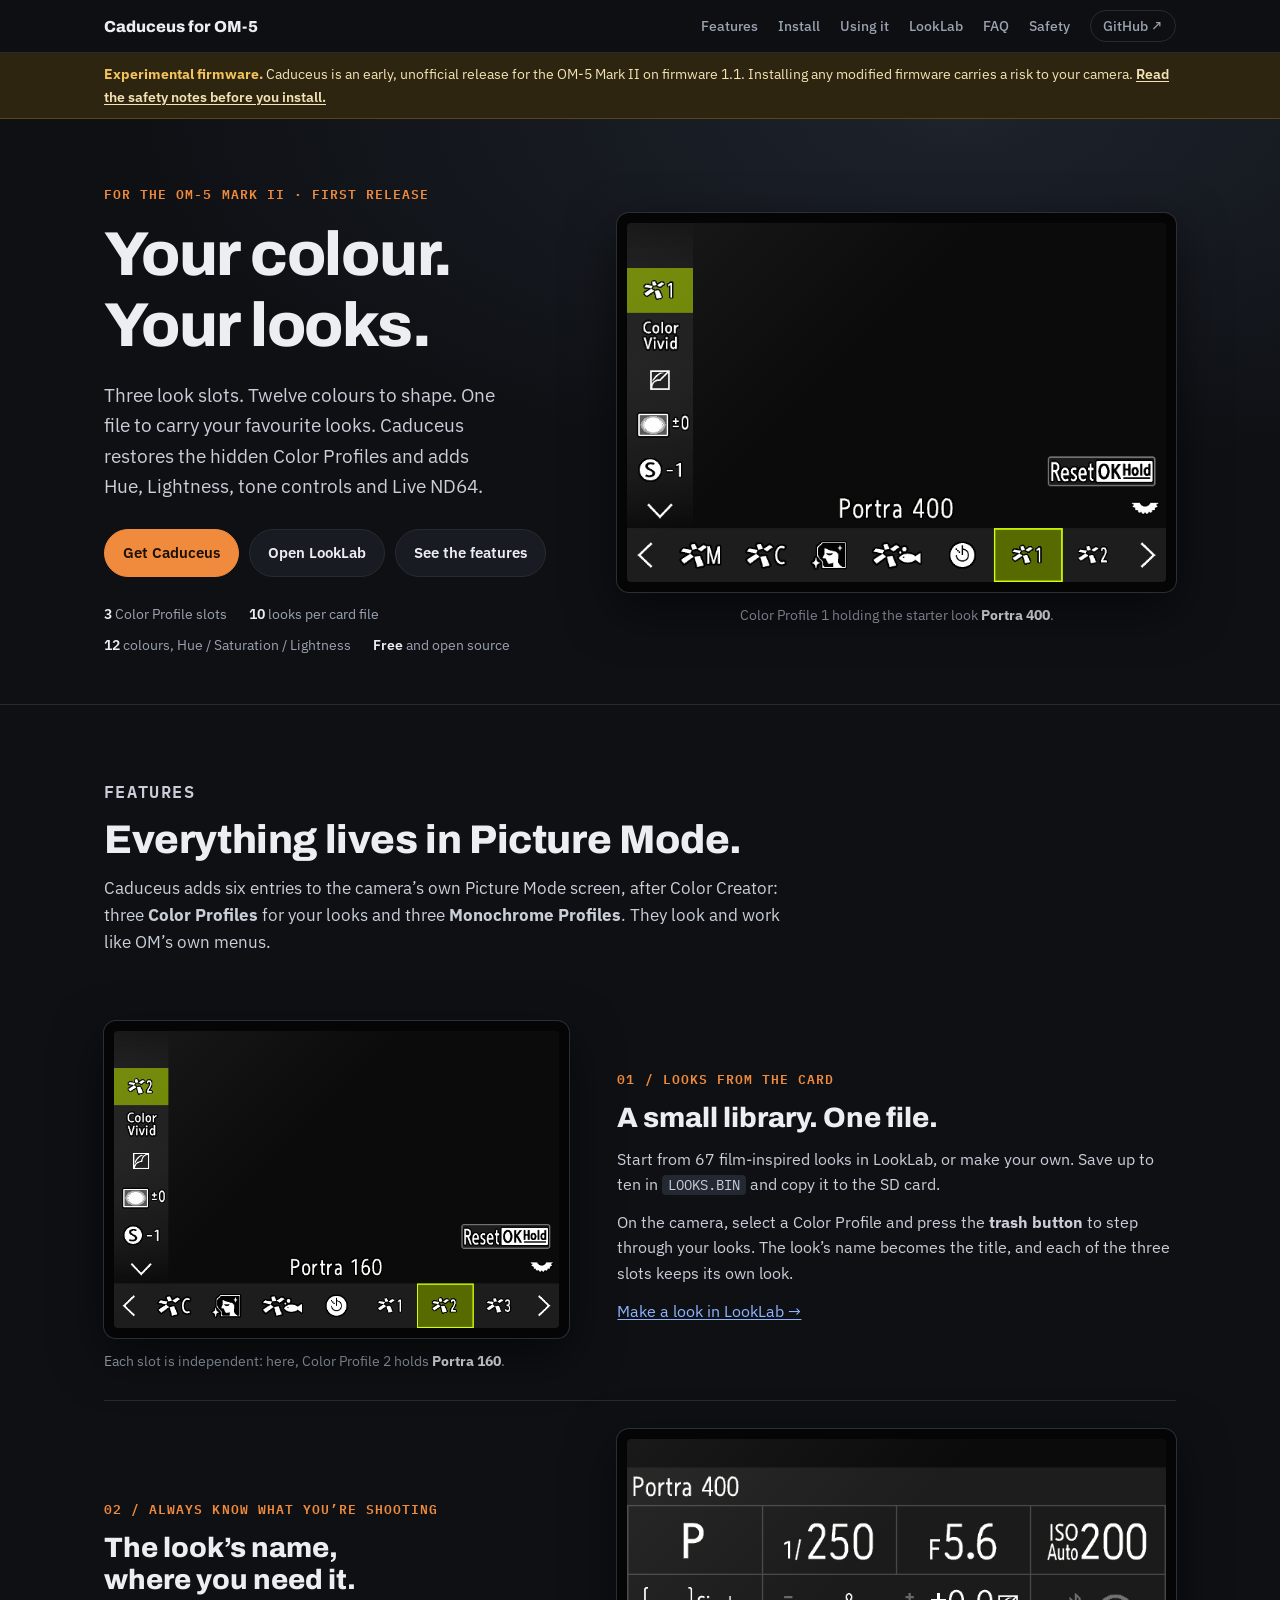
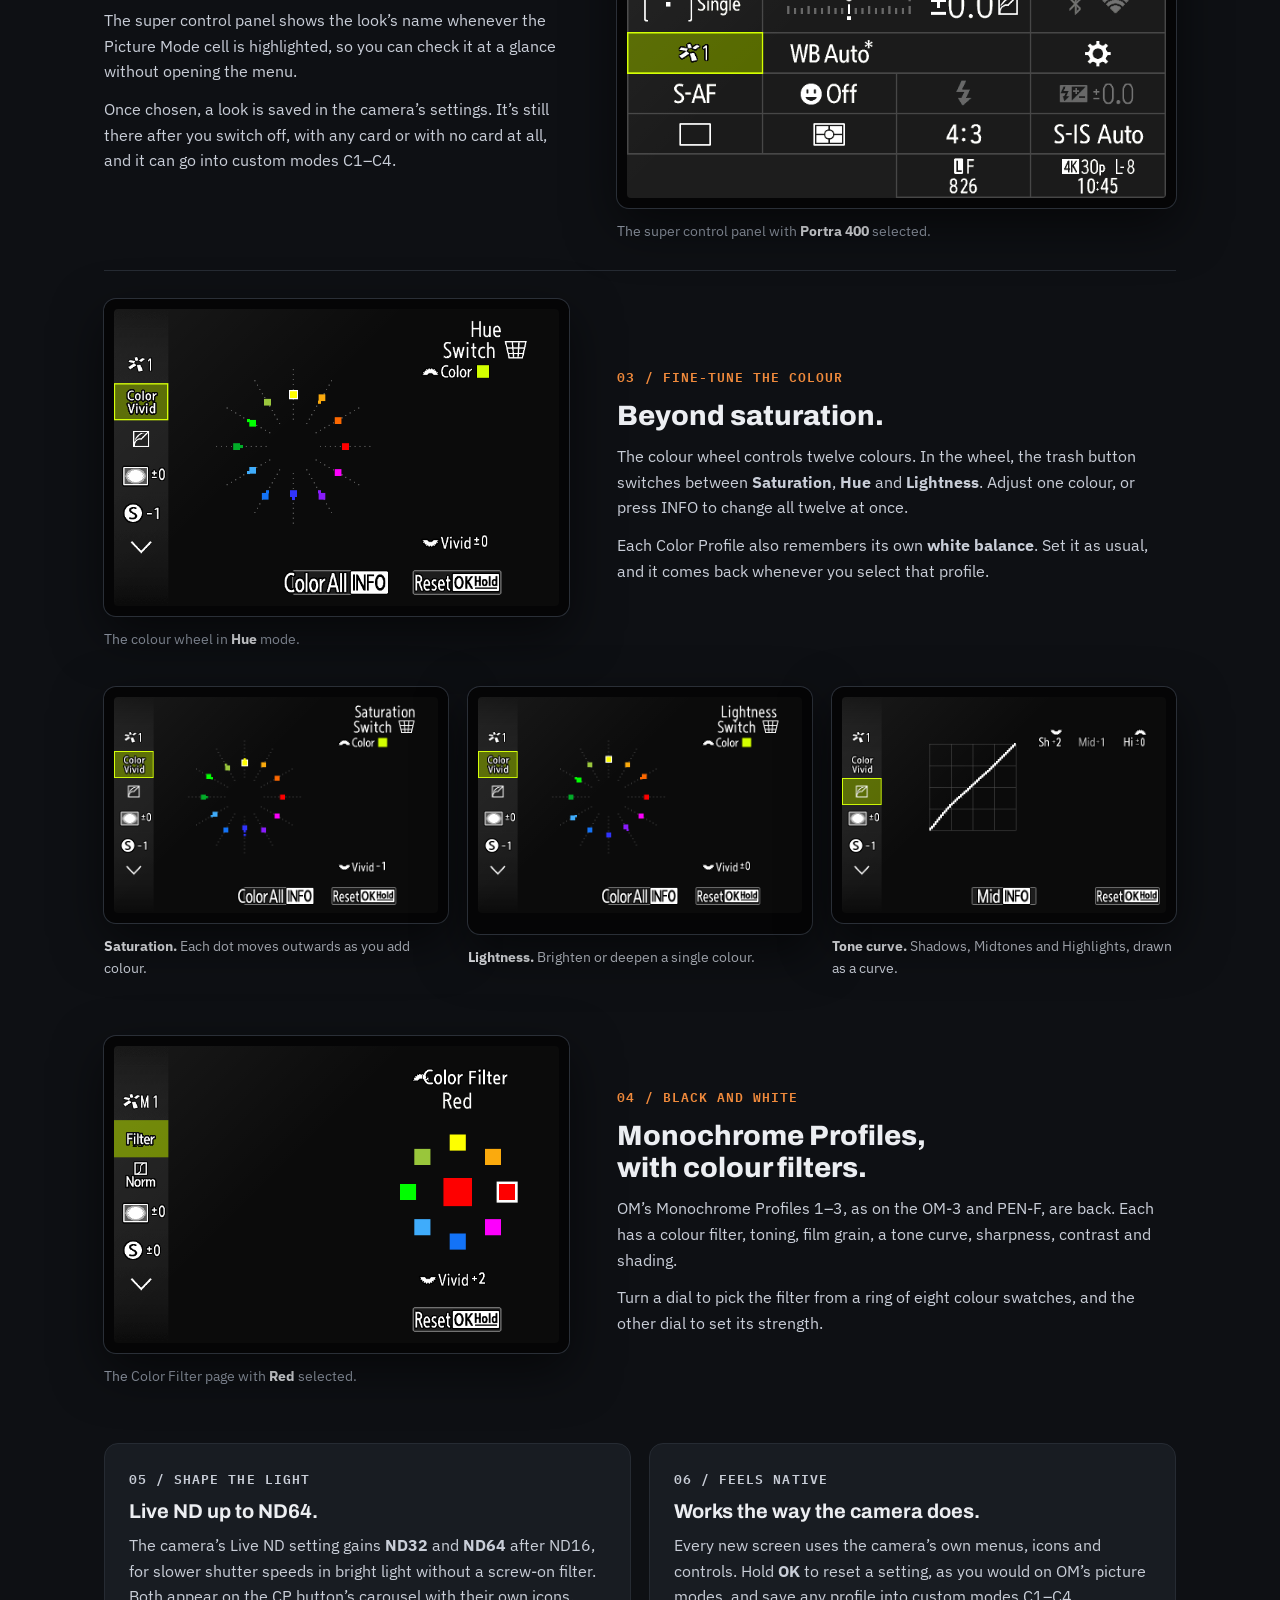
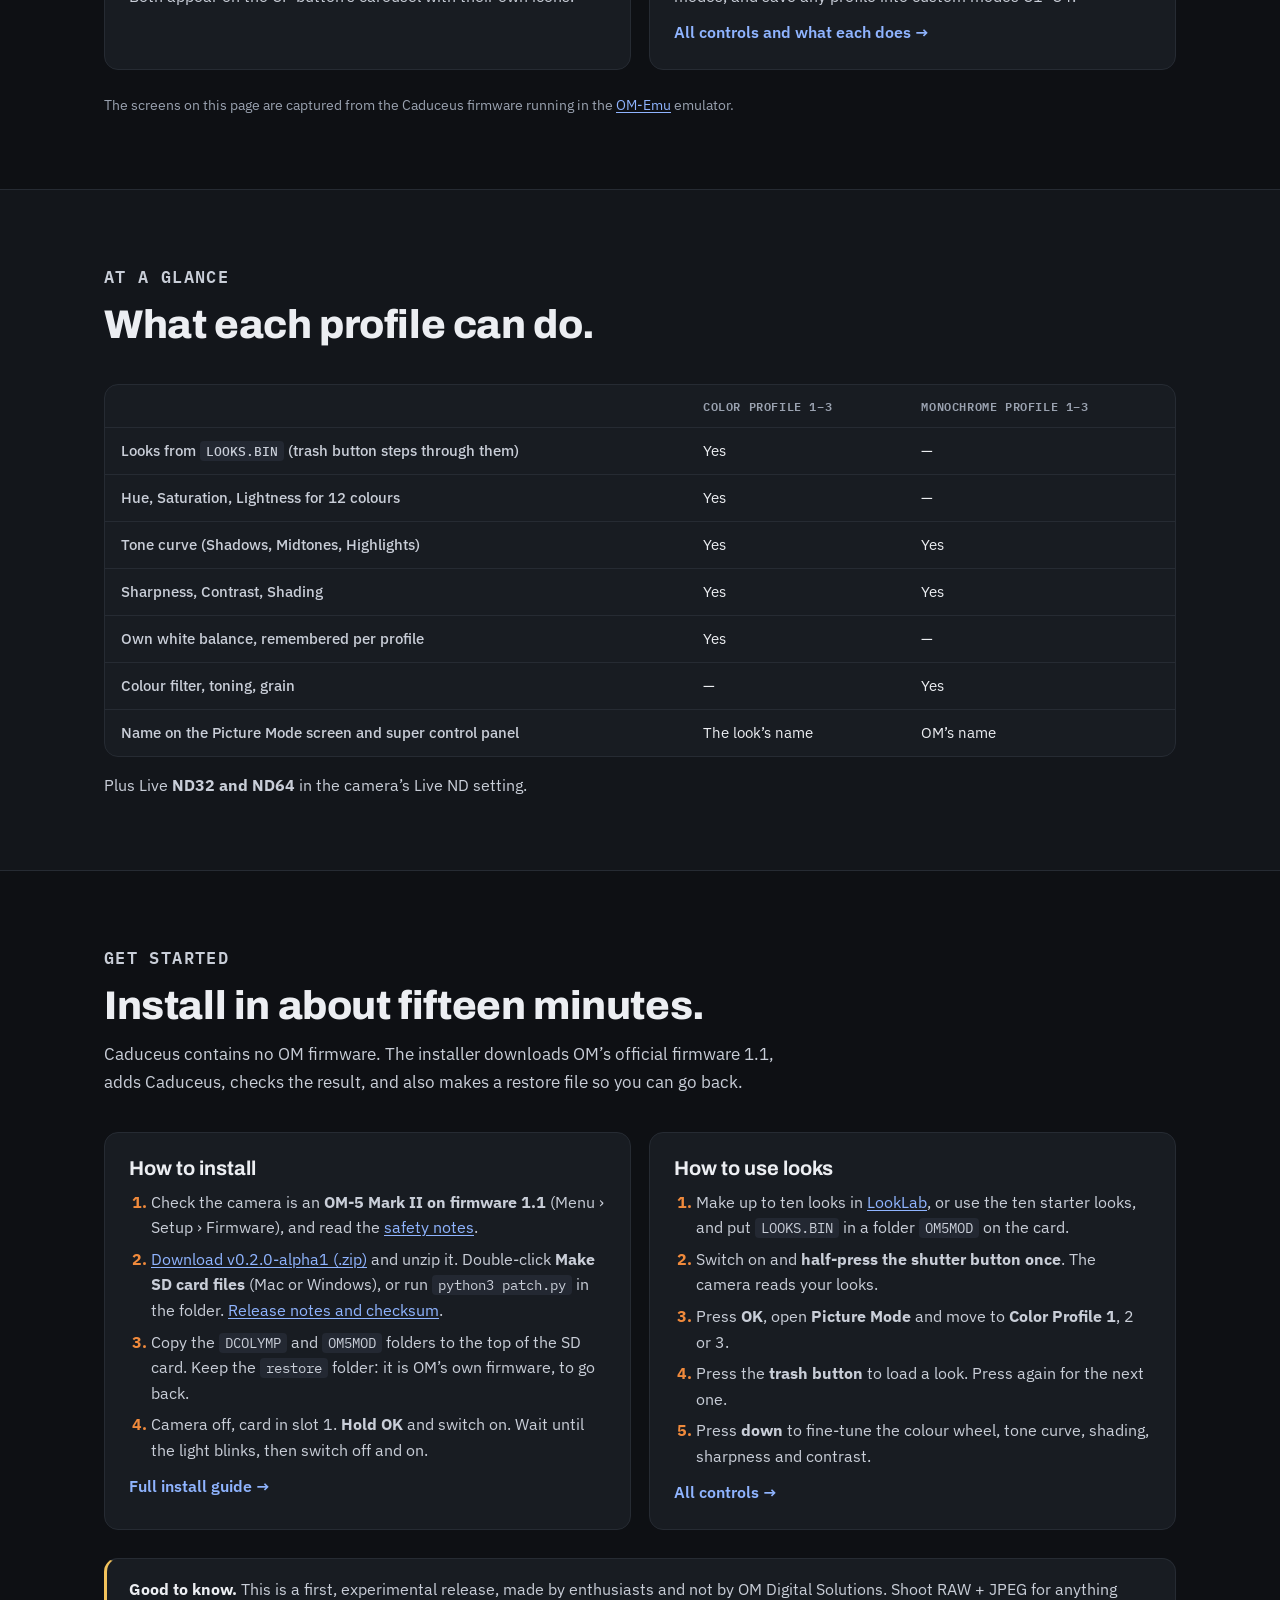
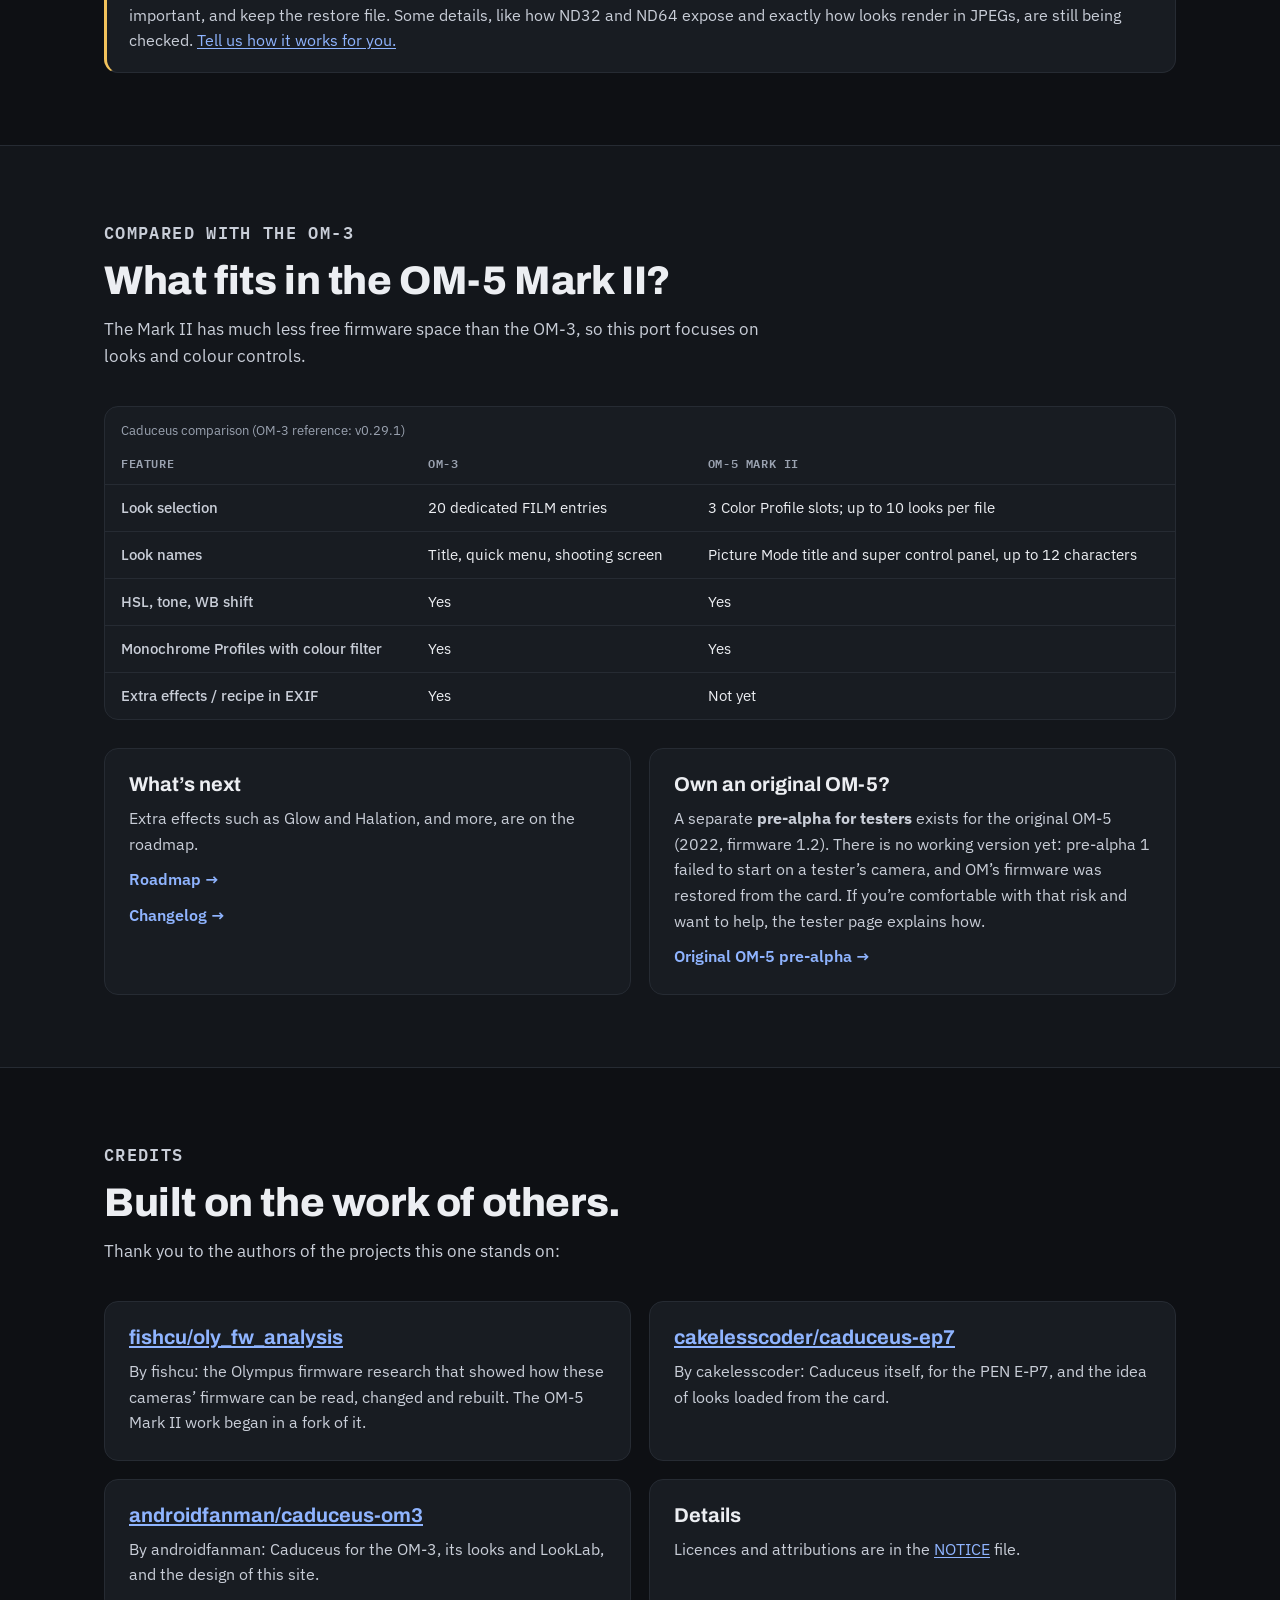
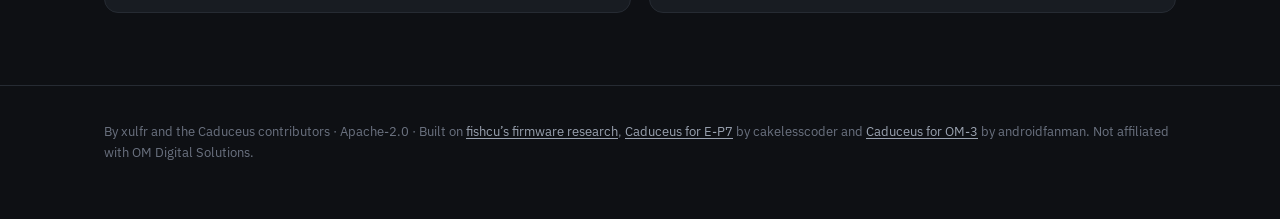
==== commit 05ecb653: "Point camera owners to the tagged Mark II download" ====
--- a/index.html
+++ b/index.html
@@ -207,7 +207,7 @@
   <div class="cards">
     <div class="card"><h3>How to install</h3><ol>
       <li>Check the camera is an <strong>OM-5 Mark II on firmware 1.1</strong> (Menu › Setup › Firmware), and read the <a href="pages/safety/">safety notes</a>.</li>
-      <li><a href="https://github.com/xulfr/caduceus-om5/archive/refs/heads/main.zip">Download Caduceus</a> and unzip it. Double-click <strong>Make SD card files</strong> (Mac or Windows), or run <code>python3 patch.py</code> in the folder.</li>
+      <li><a href="https://github.com/xulfr/caduceus-om5/archive/refs/tags/v0.2.0-alpha1.zip">Download v0.2.0-alpha1 (.zip)</a> and unzip it. Double-click <strong>Make SD card files</strong> (Mac or Windows), or run <code>python3 patch.py</code> in the folder. <a href="https://github.com/xulfr/caduceus-om5/releases/tag/v0.2.0-alpha1">Release notes and checksum</a>.</li>
       <li>Copy the <code>DCOLYMP</code> and <code>OM5MOD</code> folders to the top of the SD card. Keep the <code>restore</code> folder: it is OM’s own firmware, to go back.</li>
       <li>Camera off, card in slot 1. <strong>Hold OK</strong> and switch on. Wait until the light blinks, then switch off and on.</li>
     </ol><a class="more" href="pages/install/">Full install guide →</a></div>
